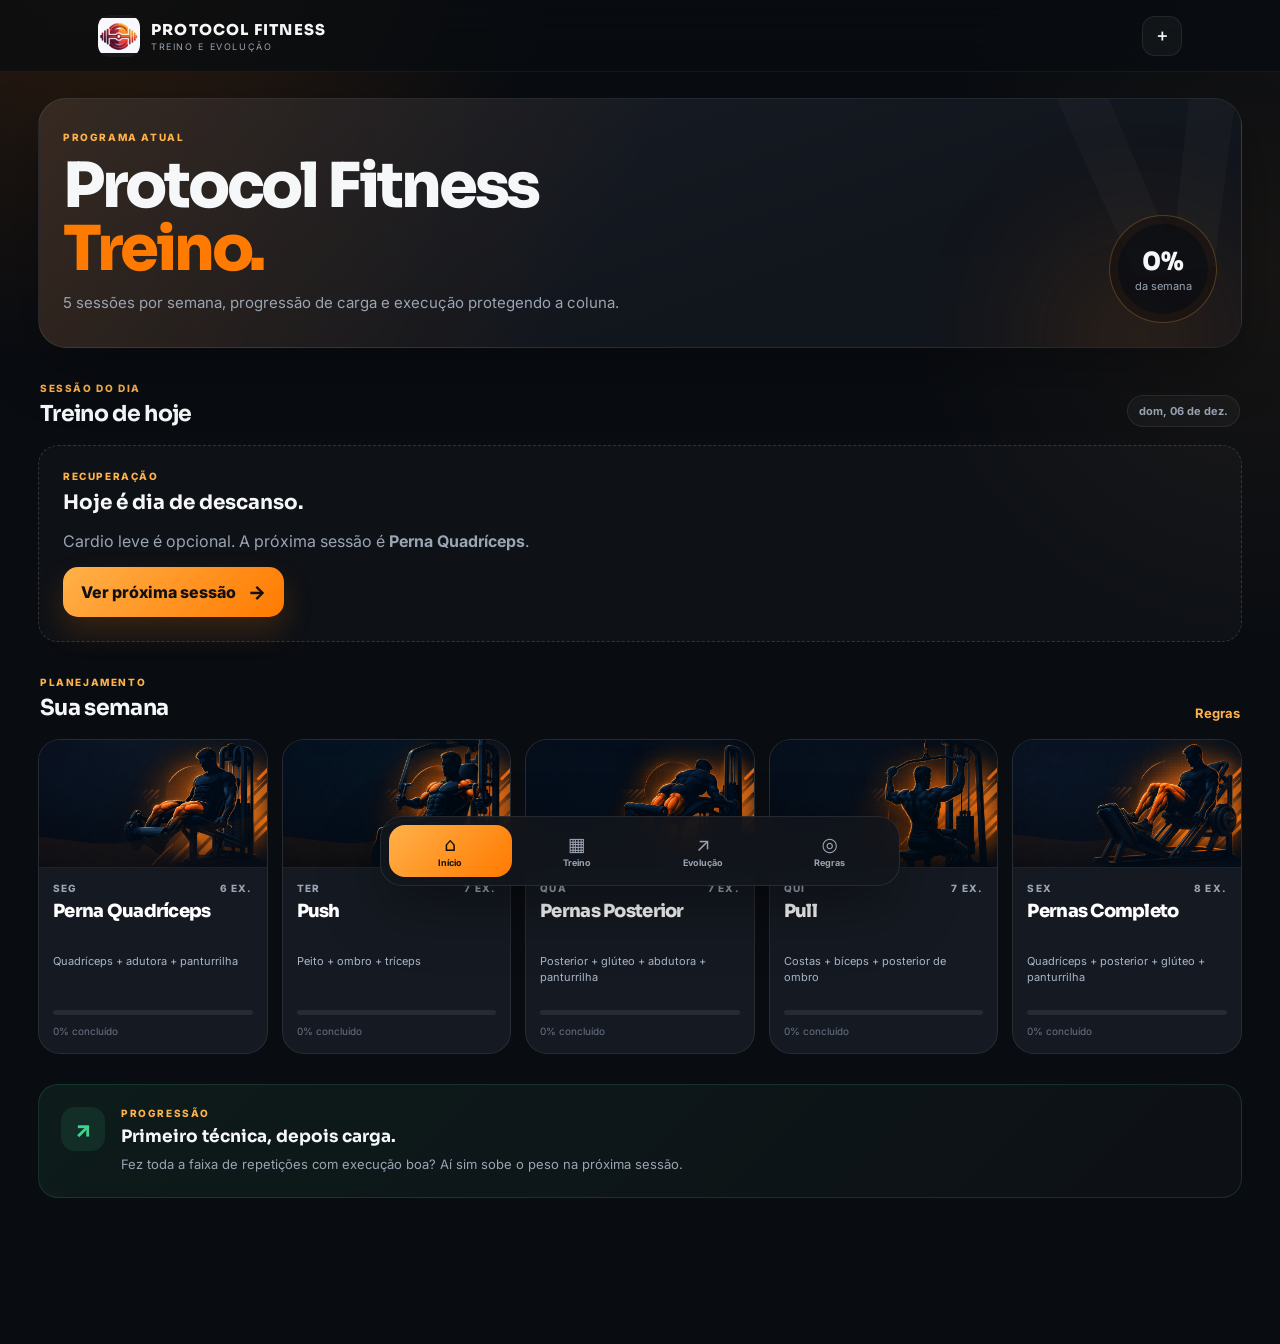
==== index.html @ 065d2c8b "Primeira versão do Protocol Fitness" ====
<!doctype html>
<html lang="pt-BR">
<head>
  <meta charset="utf-8">
  <meta name="viewport" content="width=device-width, initial-scale=1, viewport-fit=cover">
  <meta name="theme-color" content="#0A0D12">
  <meta name="description" content="Treino de ganho de volume com prioridade em pernas.">
  <title>Protocol Fitness</title>
  <link rel="manifest" href="manifest.json">
  <link rel="preconnect" href="https://fonts.googleapis.com">
  <link rel="preconnect" href="https://fonts.gstatic.com" crossorigin>
  <link href="https://fonts.googleapis.com/css2?family=Inter:wght@400;500;600;700;800&family=Sora:wght@600;700;800&display=swap" rel="stylesheet">
  <link rel="stylesheet" href="css/style.css">
</head>
<body>
  <div class="app-shell">
    <header class="topbar">
      
      <a class="brand" href="index.html" aria-label="Página inicial">
        <img class="brand-logo" src="assets/icons/protocol-fitness-logo.png" alt="Protocol Fitness">
        <span><strong>PROTOCOL FITNESS</strong><small>TREINO E EVOLUÇÃO</small></span>
      </a>
      <button class="icon-button" id="installButton" hidden aria-label="Instalar aplicativo">＋</button>
    </header>

    <main class="page home-page">
      <section class="hero">
        <div class="hero-copy">
          <span class="eyebrow">PROGRAMA ATUAL</span>
          <h1>Protocol Fitness <span>Treino.</span></h1>
          <p>5 sessões por semana, progressão de carga e execução protegendo a coluna.</p>
        </div>
        <div class="hero-stat">
          <strong id="weekPercent">0%</strong>
          <span>da semana</span>
        </div>
      </section>

      <section class="section-block" aria-labelledby="todayTitle">
        <div class="section-heading">
          <div>
            <span class="eyebrow">SESSÃO DO DIA</span>
            <h2 id="todayTitle">Treino de hoje</h2>
          </div>
          <span class="date-pill" id="todayDate"></span>
        </div>
        <div id="todayWorkout"></div>
      </section>

      <section class="section-block" aria-labelledby="weekTitle">
        <div class="section-heading">
          <div>
            <span class="eyebrow">PLANEJAMENTO</span>
            <h2 id="weekTitle">Sua semana</h2>
          </div>
          <a class="text-link" href="orientacoes.html">Regras</a>
        </div>
        <div class="week-grid" id="weekGrid"></div>
      </section>

      <section class="insight-card">
        <div class="insight-icon">↗</div>
        <div>
          <span class="eyebrow">PROGRESSÃO</span>
          <h3>Primeiro técnica, depois carga.</h3>
          <p>Fez toda a faixa de repetições com execução boa? Aí sim sobe o peso na próxima sessão.</p>
        </div>
      </section>
    </main>

    <nav class="bottom-nav" aria-label="Navegação principal">
      <a class="nav-item active" href="index.html"><span>⌂</span><small>Início</small></a>
      <a class="nav-item" href="#weekTitle"><span>▦</span><small>Treino</small></a>
      <a class="nav-item" href="progresso.html"><span>↗</span><small>Evolução</small></a>
      <a class="nav-item" href="orientacoes.html"><span>◎</span><small>Regras</small></a>
    </nav>
  </div>

  <script src="js/treino-data.js"></script>
  <script src="js/storage.js"></script>
  <script src="js/app.js"></script>
</body>
</html>
---- css/style.css ----
:root {
  --bg: #090C11;
  --bg-soft: #0F131A;
  --surface: #151A22;
  --surface-2: #1B212B;
  --surface-3: #222A35;
  --line: rgba(255, 255, 255, .08);
  --line-strong: rgba(255, 255, 255, .14);
  --text: #F6F7F9;
  --muted: #9AA4B2;
  --muted-2: #697383;
  --orange: #FF7A00;
  --orange-2: #FFB14A;
  --green: #40D28F;
  --red: #FF5C67;
  --shadow: 0 20px 60px rgba(0, 0, 0, .28);
  --radius-sm: 14px;
  --radius: 20px;
  --radius-lg: 28px;
  --safe-bottom: max(18px, env(safe-area-inset-bottom));
}

* { box-sizing: border-box; }
html { scroll-behavior: smooth; }
body {
  margin: 0;
  color: var(--text);
  background:
    radial-gradient(circle at 8% -6%, rgba(255,122,0,.16), transparent 28rem),
    radial-gradient(circle at 100% 20%, rgba(255,177,74,.06), transparent 24rem),
    var(--bg);
  font-family: Inter, system-ui, -apple-system, BlinkMacSystemFont, "Segoe UI", sans-serif;
  min-height: 100vh;
}
button, input { font: inherit; }
button, a { -webkit-tap-highlight-color: transparent; }
a { color: inherit; text-decoration: none; }
img { display: block; max-width: 100%; }

.app-shell { min-height: 100vh; padding-bottom: calc(88px + var(--safe-bottom)); }
.page { width: min(100%, 1120px); margin: 0 auto; padding: 18px 18px 40px; }

.topbar {
  position: sticky;
  top: 0;
  z-index: 20;
  height: 72px;
  display: flex;
  align-items: center;
  justify-content: space-between;
  padding: 0 max(18px, calc((100vw - 1120px)/2 + 18px));
  background: rgba(9,12,17,.76);
  backdrop-filter: blur(18px);
  border-bottom: 1px solid rgba(255,255,255,.05);
}
.brand { display: inline-flex; align-items: center; gap: 11px; }
.brand-mark {
  width: 38px; height: 38px; display: grid; place-items: center;
  border-radius: 12px; font: 800 18px Sora; color: #111;
  background: linear-gradient(135deg, var(--orange-2), var(--orange));
  box-shadow: 0 10px 30px rgba(255,122,0,.22);
}
.brand strong { display: block; font: 800 15px Sora; letter-spacing: .08em; }
.brand small { display: block; margin-top: 2px; color: var(--muted); font-size: 9px; letter-spacing: .18em; }
.page-brand { font: 800 13px Sora; letter-spacing: .14em; }
.icon-button, .back-button {
  width: 40px; height: 40px; border: 1px solid var(--line);
  border-radius: 13px; background: rgba(255,255,255,.04); color: var(--text);
  display: grid; place-items: center; cursor: pointer; font-weight: 800;
}
.back-button { font-size: 30px; line-height: 1; padding-bottom: 4px; }
.icon-button.ghost { opacity: .55; cursor: default; }

.hero {
  position: relative;
  overflow: hidden;
  min-height: 248px;
  margin-top: 8px;
  padding: 32px 24px;
  border: 1px solid var(--line);
  border-radius: var(--radius-lg);
  background:
    linear-gradient(115deg, rgba(255,122,0,.13), transparent 48%),
    linear-gradient(160deg, #191E27, #11151C 68%);
  box-shadow: var(--shadow);
}
.hero::before {
  content: "V";
  position: absolute; right: -18px; top: -44px;
  font: 800 260px/1 Sora; color: rgba(255,255,255,.025);
  transform: rotate(-8deg);
}
.hero::after {
  content: "";
  position: absolute; width: 160px; height: 160px; right: 22px; bottom: -70px;
  border-radius: 50%; background: var(--orange); filter: blur(80px); opacity: .22;
}
.hero-copy { position: relative; z-index: 1; max-width: 620px; }
.eyebrow {
  display: block;
  color: var(--orange-2);
  font-size: 10px;
  font-weight: 800;
  letter-spacing: .16em;
}
.hero h1, .progress-hero h1, .rules-hero h1 {
  margin: 12px 0 10px;
  font: 800 clamp(34px, 7vw, 62px)/1.02 Sora;
  letter-spacing: -.05em;
}
.hero h1 span, .progress-hero h1 span { color: var(--orange); }
.hero p, .progress-hero p, .rules-hero p {
  margin: 0; max-width: 600px; color: var(--muted);
  font-size: 15px; line-height: 1.6;
}
.hero-stat {
  position: absolute; z-index: 2; right: 24px; bottom: 24px;
  width: 108px; height: 108px; border-radius: 50%;
  display: grid; place-content: center; text-align: center;
  background: rgba(9,12,17,.72);
  border: 1px solid rgba(255,177,74,.28);
  box-shadow: inset 0 0 0 8px rgba(255,122,0,.05);
}
.hero-stat strong { font: 800 25px Sora; }
.hero-stat span { margin-top: 2px; color: var(--muted); font-size: 11px; }

.section-block { margin-top: 30px; }
.section-heading {
  display: flex; justify-content: space-between; align-items: end;
  gap: 18px; margin-bottom: 14px; padding: 0 2px;
}
.section-heading h2 { margin: 6px 0 0; font: 700 22px Sora; letter-spacing: -.03em; }
.date-pill {
  padding: 8px 11px; border-radius: 999px; border: 1px solid var(--line);
  background: rgba(255,255,255,.035); color: var(--muted); font-size: 11px; font-weight: 700;
}
.text-link { color: var(--orange-2); font-size: 13px; font-weight: 700; }

.today-card {
  position: relative; min-height: 290px; overflow: hidden; border-radius: var(--radius-lg);
  border: 1px solid var(--line); background: var(--surface); box-shadow: var(--shadow);
}
.today-card .cover-image { position: absolute; inset: 0; width: 100%; height: 100%; object-fit: cover; }
.today-card::after {
  content: ""; position: absolute; inset: 0;
  background: linear-gradient(90deg, rgba(8,11,16,.98) 0%, rgba(8,11,16,.82) 48%, rgba(8,11,16,.1) 100%);
}
.today-content { position: relative; z-index: 2; max-width: 66%; padding: 28px; }
.today-content h3 { margin: 9px 0 8px; font: 800 clamp(27px, 6vw, 42px)/1.05 Sora; letter-spacing: -.05em; }
.today-content p { margin: 0 0 18px; color: #C3CAD4; line-height: 1.5; }
.meta-row { display: flex; flex-wrap: wrap; gap: 8px; margin-bottom: 22px; }
.meta-chip {
  padding: 8px 10px; border-radius: 999px; background: rgba(255,255,255,.07);
  border: 1px solid rgba(255,255,255,.07); color: #D8DDE5; font-size: 11px; font-weight: 700;
}
.primary-button, .secondary-button, .finish-button {
  border: 0; border-radius: 15px; cursor: pointer; font-weight: 800;
}
.primary-button {
  display: inline-flex; align-items: center; justify-content: center; gap: 12px;
  min-height: 50px; padding: 0 18px; background: linear-gradient(135deg, var(--orange-2), var(--orange));
  color: #111; box-shadow: 0 14px 30px rgba(255,122,0,.18);
}
.primary-button span { font-size: 19px; }
.primary-button.compact { min-height: 46px; }
.secondary-button {
  min-height: 46px; padding: 0 14px; color: var(--text);
  border: 1px solid var(--line); background: rgba(255,255,255,.05);
}
.text-button { border: 0; background: transparent; color: var(--muted); cursor: pointer; font-weight: 700; }

.rest-card {
  padding: 24px; border: 1px dashed var(--line-strong); border-radius: var(--radius);
  background: rgba(255,255,255,.025); color: var(--muted);
}
.rest-card h3 { color: var(--text); margin: 8px 0; font: 700 20px Sora; }

.week-grid { display: grid; grid-template-columns: repeat(5, minmax(0,1fr)); gap: 12px; }
.week-card {
  position: relative; min-height: 240px; overflow: hidden;
  border: 1px solid var(--line); border-radius: var(--radius);
  background: var(--surface); transition: transform .2s ease, border-color .2s ease;
}
.week-card:hover { transform: translateY(-3px); border-color: rgba(255,177,74,.28); }
.week-card img { width: 100%; height: 120px; object-fit: cover; border-bottom: 1px solid var(--line); }
.week-card-body { padding: 15px; }
.week-card-day { display: flex; justify-content: space-between; color: var(--muted); font-size: 10px; font-weight: 800; letter-spacing: .12em; }
.week-card h3 { margin: 10px 0 7px; font: 700 16px/1.15 Sora; letter-spacing: -.03em; }
.week-card p { margin: 0; color: var(--muted); font-size: 11px; line-height: 1.45; min-height: 32px; }
.mini-progress { height: 5px; margin-top: 14px; border-radius: 99px; overflow: hidden; background: rgba(255,255,255,.07); }
.mini-progress span { display: block; height: 100%; border-radius: inherit; background: linear-gradient(90deg, var(--orange), var(--orange-2)); }
.week-card-status { margin-top: 8px; color: var(--muted-2); font-size: 10px; }
.week-card-status.done { color: var(--green); }

.insight-card {
  margin-top: 30px; display: grid; grid-template-columns: auto 1fr; gap: 16px;
  padding: 22px; border-radius: var(--radius); border: 1px solid rgba(64,210,143,.16);
  background: linear-gradient(135deg, rgba(64,210,143,.08), rgba(255,255,255,.02));
}
.insight-icon {
  width: 44px; height: 44px; display: grid; place-items: center; border-radius: 14px;
  background: rgba(64,210,143,.1); color: var(--green); font-size: 22px; font-weight: 800;
}
.insight-card h3 { margin: 7px 0 7px; font: 700 17px Sora; }
.insight-card p { margin: 0; color: var(--muted); font-size: 13px; line-height: 1.55; }

.bottom-nav {
  position: fixed; z-index: 30; left: 50%; bottom: 14px;
  width: min(calc(100% - 24px), 520px); transform: translateX(-50%);
  display: grid; grid-template-columns: repeat(4,1fr); gap: 4px;
  padding: 8px; padding-bottom: max(8px, env(safe-area-inset-bottom));
  border: 1px solid rgba(255,255,255,.09); border-radius: 22px;
  background: rgba(18,22,29,.86); backdrop-filter: blur(18px); box-shadow: 0 22px 60px rgba(0,0,0,.36);
}
.nav-item {
  min-height: 52px; border-radius: 16px; display: grid; place-content: center; justify-items: center;
  gap: 3px; color: var(--muted); transition: .2s ease;
}
.nav-item span { font-size: 19px; line-height: 1; }
.nav-item small { font-size: 9px; font-weight: 700; }
.nav-item.active { color: #111; background: linear-gradient(135deg, var(--orange-2), var(--orange)); }

/* Workout */
.workout-cover {
  position: relative; min-height: 280px; overflow: hidden; border: 1px solid var(--line);
  border-radius: var(--radius-lg); background: var(--surface); box-shadow: var(--shadow);
}
.workout-cover img { position: absolute; inset: 0; width: 100%; height: 100%; object-fit: cover; }
.workout-cover::after { content: ""; position: absolute; inset: 0; background: linear-gradient(0deg, rgba(9,12,17,.98), rgba(9,12,17,.12)); }
.workout-cover-copy { position: absolute; z-index: 2; left: 24px; right: 24px; bottom: 24px; }
.workout-cover h1 { margin: 8px 0 8px; font: 800 clamp(30px,6vw,52px)/1.04 Sora; letter-spacing: -.05em; }
.workout-cover p { margin: 0; color: #CED4DD; }
.workout-progress-card {
  margin-top: 14px; padding: 18px; border: 1px solid var(--line); border-radius: var(--radius);
  background: var(--surface);
}
.progress-copy { display: flex; justify-content: space-between; align-items: center; margin-bottom: 12px; }
.progress-copy div { display: flex; gap: 7px; align-items: baseline; }
.progress-copy span { color: var(--muted); font-size: 12px; }
.progress-track { height: 8px; overflow: hidden; border-radius: 99px; background: rgba(255,255,255,.07); }
.progress-track span { display: block; width: 0; height: 100%; border-radius: inherit; background: linear-gradient(90deg,var(--orange),var(--orange-2)); transition: width .25s ease; }
.exercise-list { display: grid; gap: 14px; margin-top: 20px; }
.exercise-card {
  border: 1px solid var(--line); border-radius: var(--radius); overflow: hidden;
  background: linear-gradient(160deg, rgba(255,255,255,.035), rgba(255,255,255,.015));
}
.exercise-card-head { display: grid; grid-template-columns: 52px 1fr auto; gap: 13px; align-items: center; padding: 18px; }
.exercise-index {
  width: 52px; height: 52px; display: grid; place-items: center; border-radius: 16px;
  background: linear-gradient(135deg, rgba(255,177,74,.14), rgba(255,122,0,.06));
  color: var(--orange-2); border: 1px solid rgba(255,177,74,.16); font: 800 14px Sora;
}
.exercise-title h2 { margin: 0 0 5px; font: 700 17px/1.2 Sora; letter-spacing: -.03em; }
.exercise-title p { margin: 0; color: var(--muted); font-size: 11px; }
.exercise-badge { padding: 7px 9px; border-radius: 999px; background: rgba(255,255,255,.05); color: var(--muted); font-size: 10px; font-weight: 800; }
.exercise-note { margin: 0 18px 16px; padding: 12px 14px; border-left: 3px solid var(--orange); border-radius: 0 10px 10px 0; background: rgba(255,122,0,.06); color: #C9D0D9; font-size: 12px; line-height: 1.5; }
.set-table { border-top: 1px solid var(--line); }
.set-row {
  display: grid; grid-template-columns: 42px minmax(76px,1fr) minmax(76px,1fr) 48px;
  gap: 9px; align-items: center; padding: 11px 18px; border-bottom: 1px solid rgba(255,255,255,.05);
}
.set-row:last-child { border-bottom: 0; }
.set-number { color: var(--muted); font-size: 11px; font-weight: 800; }
.input-wrap { position: relative; }
.input-wrap input {
  width: 100%; height: 42px; padding: 0 30px 0 11px; color: var(--text);
  border: 1px solid var(--line); border-radius: 12px; outline: none; background: rgba(255,255,255,.035);
}
.input-wrap input:focus { border-color: rgba(255,122,0,.55); box-shadow: 0 0 0 3px rgba(255,122,0,.08); }
.input-wrap span { position: absolute; right: 9px; top: 50%; transform: translateY(-50%); color: var(--muted-2); font-size: 9px; }
.set-check {
  width: 42px; height: 42px; border-radius: 13px; border: 1px solid var(--line);
  background: rgba(255,255,255,.035); color: var(--muted); cursor: pointer; font-weight: 800;
}
.set-check.done { color: #07130D; background: var(--green); border-color: transparent; }
.finish-button {
  width: 100%; min-height: 56px; margin-top: 20px; padding: 0 20px;
  display: flex; align-items: center; justify-content: space-between;
  color: #111; background: linear-gradient(135deg,var(--orange-2),var(--orange));
  box-shadow: 0 16px 36px rgba(255,122,0,.18);
}
.timer-sheet {
  position: fixed; z-index: 50; inset: 0; display: none; align-items: end; justify-content: center;
  background: rgba(0,0,0,.56); backdrop-filter: blur(8px);
}
.timer-sheet.open { display: flex; }
.timer-panel {
  width: min(100%, 520px); padding: 12px 22px calc(24px + env(safe-area-inset-bottom));
  text-align: center; border-radius: 28px 28px 0 0; border: 1px solid var(--line);
  background: #151A22; box-shadow: 0 -20px 70px rgba(0,0,0,.4);
}
.timer-grip { width: 44px; height: 4px; margin: 0 auto 22px; border-radius: 99px; background: rgba(255,255,255,.15); }
.timer-value { display: block; margin: 8px 0; font: 800 58px Sora; letter-spacing: -.06em; }
.timer-panel p { margin: 0 0 20px; color: var(--muted); }
.timer-actions { display: grid; grid-template-columns: 1fr 1.3fr 1fr; gap: 10px; margin-bottom: 12px; }

/* Progress */
.progress-hero, .rules-hero { padding: 24px 2px 8px; }
.metric-grid { display: grid; grid-template-columns: repeat(3,1fr); gap: 12px; margin-top: 22px; }
.metric-card {
  min-height: 130px; padding: 18px; border-radius: var(--radius);
  border: 1px solid var(--line); background: var(--surface);
}
.metric-card span { color: var(--muted); font-size: 11px; font-weight: 700; }
.metric-card strong { display: block; margin: 12px 0 5px; font: 800 31px Sora; }
.metric-card small { color: var(--muted-2); }
.chart-card { padding: 20px; border: 1px solid var(--line); border-radius: var(--radius); background: var(--surface); }
.chart-row { display: grid; grid-template-columns: 84px 1fr 40px; gap: 12px; align-items: center; margin: 14px 0; }
.chart-row span { color: var(--muted); font-size: 11px; font-weight: 700; }
.chart-bar { height: 10px; border-radius: 99px; overflow: hidden; background: rgba(255,255,255,.06); }
.chart-bar i { display: block; height: 100%; border-radius: inherit; background: linear-gradient(90deg,var(--orange),var(--orange-2)); }
.chart-row strong { text-align: right; font-size: 11px; }
.history-list { display: grid; gap: 10px; }
.history-item {
  display: flex; justify-content: space-between; gap: 16px; align-items: center;
  padding: 16px; border: 1px solid var(--line); border-radius: 16px; background: rgba(255,255,255,.025);
}
.history-item h3 { margin: 0 0 5px; font: 700 14px Sora; }
.history-item p { margin: 0; color: var(--muted); font-size: 11px; }
.history-item strong { color: var(--green); font-size: 12px; }
.empty-state { padding: 24px; text-align: center; border: 1px dashed var(--line); border-radius: var(--radius); color: var(--muted); }

/* Rules */
.rule-card {
  display: grid; grid-template-columns: auto 1fr; gap: 18px; margin-top: 20px; padding: 22px;
  border: 1px solid rgba(255,122,0,.18); border-radius: var(--radius);
  background: linear-gradient(135deg, rgba(255,122,0,.07), rgba(255,255,255,.02));
}
.rule-card.warning { border-color: rgba(255,92,103,.18); background: linear-gradient(135deg, rgba(255,92,103,.07), rgba(255,255,255,.02)); }
.rule-card-icon {
  width: 46px; height: 46px; display: grid; place-items: center; border-radius: 15px;
  color: var(--orange-2); background: rgba(255,122,0,.1); font: 800 12px Sora;
}
.rule-card.warning .rule-card-icon { color: var(--red); background: rgba(255,92,103,.1); }
.rule-card h2 { margin: 7px 0 10px; font: 700 20px Sora; }
.rule-card ul { margin: 0; padding-left: 18px; color: var(--muted); line-height: 1.62; font-size: 13px; }
.rule-card li + li { margin-top: 8px; }
.cycle-list { display: grid; gap: 10px; }
.cycle-item {
  display: grid; grid-template-columns: 48px 1fr; gap: 14px; align-items: start;
  padding: 18px; border: 1px solid var(--line); border-radius: 16px; background: rgba(255,255,255,.025);
}
.cycle-item > span { color: var(--orange-2); font: 800 13px Sora; }
.cycle-item strong { font: 700 14px Sora; }
.cycle-item p { margin: 6px 0 0; color: var(--muted); font-size: 12px; line-height: 1.5; }
.medical-note {
  margin-top: 18px; padding: 16px; border-radius: 14px; border: 1px solid var(--line);
  color: var(--muted-2); font-size: 11px; line-height: 1.5;
}

@media (max-width: 900px) {
  .week-grid { grid-template-columns: repeat(2, minmax(0,1fr)); }
  .week-card:last-child { grid-column: 1 / -1; }
}
@media (max-width: 620px) {
  .page { padding-inline: 14px; }
  .topbar { padding-inline: 14px; }
  .hero { min-height: 315px; padding: 25px 20px; }
  .hero-copy { max-width: 100%; }
  .hero-stat { width: 92px; height: 92px; right: 18px; bottom: 18px; }
  .today-card { min-height: 360px; }
  .today-card::after { background: linear-gradient(0deg, rgba(8,11,16,.98) 0%, rgba(8,11,16,.82) 58%, rgba(8,11,16,.1) 100%); }
  .today-content { position: absolute; left: 0; right: 0; bottom: 0; max-width: none; padding: 22px; }
  .today-content h3 { font-size: 31px; }
  .week-grid { grid-template-columns: 1fr 1fr; gap: 10px; }
  .week-card { min-height: 230px; }
  .week-card img { height: 110px; }
  .week-card:last-child { grid-column: 1 / -1; }
  .metric-grid { grid-template-columns: 1fr; }
  .metric-card { min-height: 112px; }
  .exercise-card-head { grid-template-columns: 46px 1fr; }
  .exercise-index { width: 46px; height: 46px; }
  .exercise-badge { grid-column: 2; justify-self: start; margin-top: -7px; }
  .set-row { grid-template-columns: 34px minmax(68px,1fr) minmax(68px,1fr) 42px; padding-inline: 12px; gap: 7px; }
  .input-wrap input { padding-left: 8px; padding-right: 26px; }
  .rule-card { grid-template-columns: 1fr; }
  .chart-row { grid-template-columns: 68px 1fr 34px; gap: 8px; }
}
/* --- Ajustes v2 --- */
.brand-compact { gap: 10px; }
.brand-compact .brand-mark { width: 34px; height: 34px; font-size: 13px; }
.brand-compact strong { font-size: 13px; }
.brand-compact small { font-size: 8px; }

.week-card {
  min-height: 250px;
}
.week-card img {
  height: 128px;
  object-fit: cover;
}
.week-card-body {
  padding: 14px;
}
.week-card h3.week-title {
  margin: 10px 0 7px;
  font: 800 20px/1.04 Sora;
  letter-spacing: -.045em;
  color: #fff;
  min-height: 42px;
  word-break: break-word;
}
.week-card p {
  font-size: 11px;
  line-height: 1.4;
  min-height: 34px;
}

.compact-progress {
  margin-top: 16px;
}

.simple-exercise-list {
  display: grid;
  gap: 16px;
  margin-top: 18px;
}
.simple-exercise-card {
  padding: 22px 18px;
  border-radius: 24px;
  border: 1px solid rgba(255,255,255,.08);
  background: linear-gradient(180deg, rgba(14,24,37,.98), rgba(12,19,29,.98));
  box-shadow: 0 10px 35px rgba(0,0,0,.18);
}
.simple-exercise-card.done {
  border-color: rgba(64,210,143,.26);
  box-shadow: 0 12px 35px rgba(64,210,143,.08);
}
.simple-ex-top {
  display: flex;
  gap: 14px;
  align-items: center;
  justify-content: space-between;
}
.simple-ex-top h2 {
  margin: 0 0 8px;
  font: 800 18px/1.15 Sora;
  letter-spacing: -.03em;
}
.simple-ex-top p {
  margin: 0;
  color: #B7C0CB;
  font-size: 15px;
}
.simple-ex-bottom {
  margin-top: 18px;
  display: flex;
  align-items: center;
  gap: 14px;
}
.simple-weight-wrap {
  flex: 1;
}
.simple-weight-wrap input {
  width: 100%;
  height: 54px;
  border-radius: 16px;
  border: 1px solid rgba(255,255,255,.08);
  background: rgba(6,14,23,.85);
  color: var(--text);
  outline: none;
  padding: 0 16px;
  font-size: 16px;
}
.simple-weight-wrap input::placeholder {
  color: #6D7A8A;
}
.simple-weight-wrap input:focus {
  border-color: rgba(255,122,0,.6);
  box-shadow: 0 0 0 3px rgba(255,122,0,.08);
}
.exercise-check {
  width: 42px;
  min-width: 42px;
  height: 42px;
  border-radius: 12px;
  border: 1px solid rgba(255,255,255,.14);
  background: rgba(255,255,255,.06);
  color: #0B1310;
  font-size: 24px;
  font-weight: 800;
  cursor: pointer;
}
.exercise-check.done {
  background: var(--green);
  border-color: transparent;
}
.finish-button {
  margin-top: 18px;
}

@media (max-width: 620px) {
  .week-card {
    min-height: 244px;
  }
  .week-card h3.week-title {
    font-size: 18px;
    min-height: 38px;
  }
  .week-card p {
    min-height: 30px;
  }
  .simple-exercise-card {
    padding: 18px 16px;
    border-radius: 20px;
  }
  .simple-ex-top h2 {
    font-size: 17px;
  }
  .simple-ex-top p {
    font-size: 14px;
  }
  .simple-weight-wrap input {
    height: 52px;
    font-size: 15px;
  }
}


/* Protocol Fitness logo */
.brand-logo {
  width: 42px;
  height: 42px;
  object-fit: contain;
  display: block;
  border-radius: 12px;
  background: rgba(255,255,255,.04);
}
.brand-compact .brand-logo {
  width: 36px;
  height: 36px;
}
.brand-mark { display: none; }
@media (max-width: 620px) {
  .brand-logo { width: 38px; height: 38px; }
  .brand strong { font-size: 13px; }
  .brand small { font-size: 8px; }
}


/* Cover image updates and text positioning */
.week-card {
  overflow: hidden;
}
.week-card img {
  height: 132px;
  object-fit: cover;
  object-position: 62% center;
}
.today-card .cover-image {
  object-position: 62% center;
}
.today-content {
  padding: 28px 30px;
}
.today-content h3 {
  max-width: 74%;
}
.hero-copy, .today-content, .workout-cover-copy {
  position: relative;
  z-index: 2;
}
.workout-cover-copy {
  left: 0;
  right: 0;
  padding-right: 30px;
}
@media (max-width: 620px) {
  .week-card img {
    height: 126px;
    object-position: 64% center;
  }
  .today-content {
    padding: 22px 24px;
  }
  .today-content h3 {
    max-width: 82%;
  }
}


/* Weekly planning section v3 */
.page {
  width: min(100%, 1240px);
}
.section-block {
  margin-top: 34px;
}
.section-heading {
  margin-bottom: 18px;
}
.week-grid {
  display: grid;
  grid-template-columns: repeat(5, minmax(0, 1fr));
  gap: 14px;
  align-items: stretch;
}
.week-card {
  min-height: 300px;
  border-radius: 22px;
  overflow: hidden;
}
.week-card img {
  width: 100%;
  height: 128px;
  object-fit: cover;
  object-position: center right;
  display: block;
  background: #0b1017;
}
.week-card-body {
  padding: 14px 14px 16px;
}
.week-card-day {
  margin-bottom: 8px;
}
.week-card h3.week-title {
  margin: 0 0 12px;
  font: 800 18px/1.08 Sora;
  letter-spacing: -.04em;
  min-height: 40px;
}
.week-card p {
  margin: 0 0 14px;
  min-height: 42px;
  color: #a9b6c8;
}
.mini-progress {
  margin-top: 4px;
}
.week-card-status {
  margin-top: 10px;
}
.today-card {
  overflow: hidden;
}
.today-card .cover-image {
  object-position: center right;
}
.today-content {
  padding: 28px 28px 26px;
}
.today-content h3 {
  max-width: 78%;
}

@media (max-width: 1100px) {
  .week-grid {
    grid-template-columns: repeat(3, minmax(0,1fr));
  }
}
@media (max-width: 820px) {
  .week-grid {
    grid-template-columns: repeat(2, minmax(0,1fr));
  }
}
@media (max-width: 620px) {
  .page {
    width: 100%;
  }
  .week-grid {
    grid-template-columns: 1fr 1fr;
    gap: 10px;
  }
  .week-card {
    min-height: 278px;
    border-radius: 18px;
  }
  .week-card img {
    height: 110px;
  }
  .week-card h3.week-title {
    font-size: 16px;
    min-height: 34px;
  }
  .week-card p {
    min-height: 38px;
    font-size: 12px;
  }
}
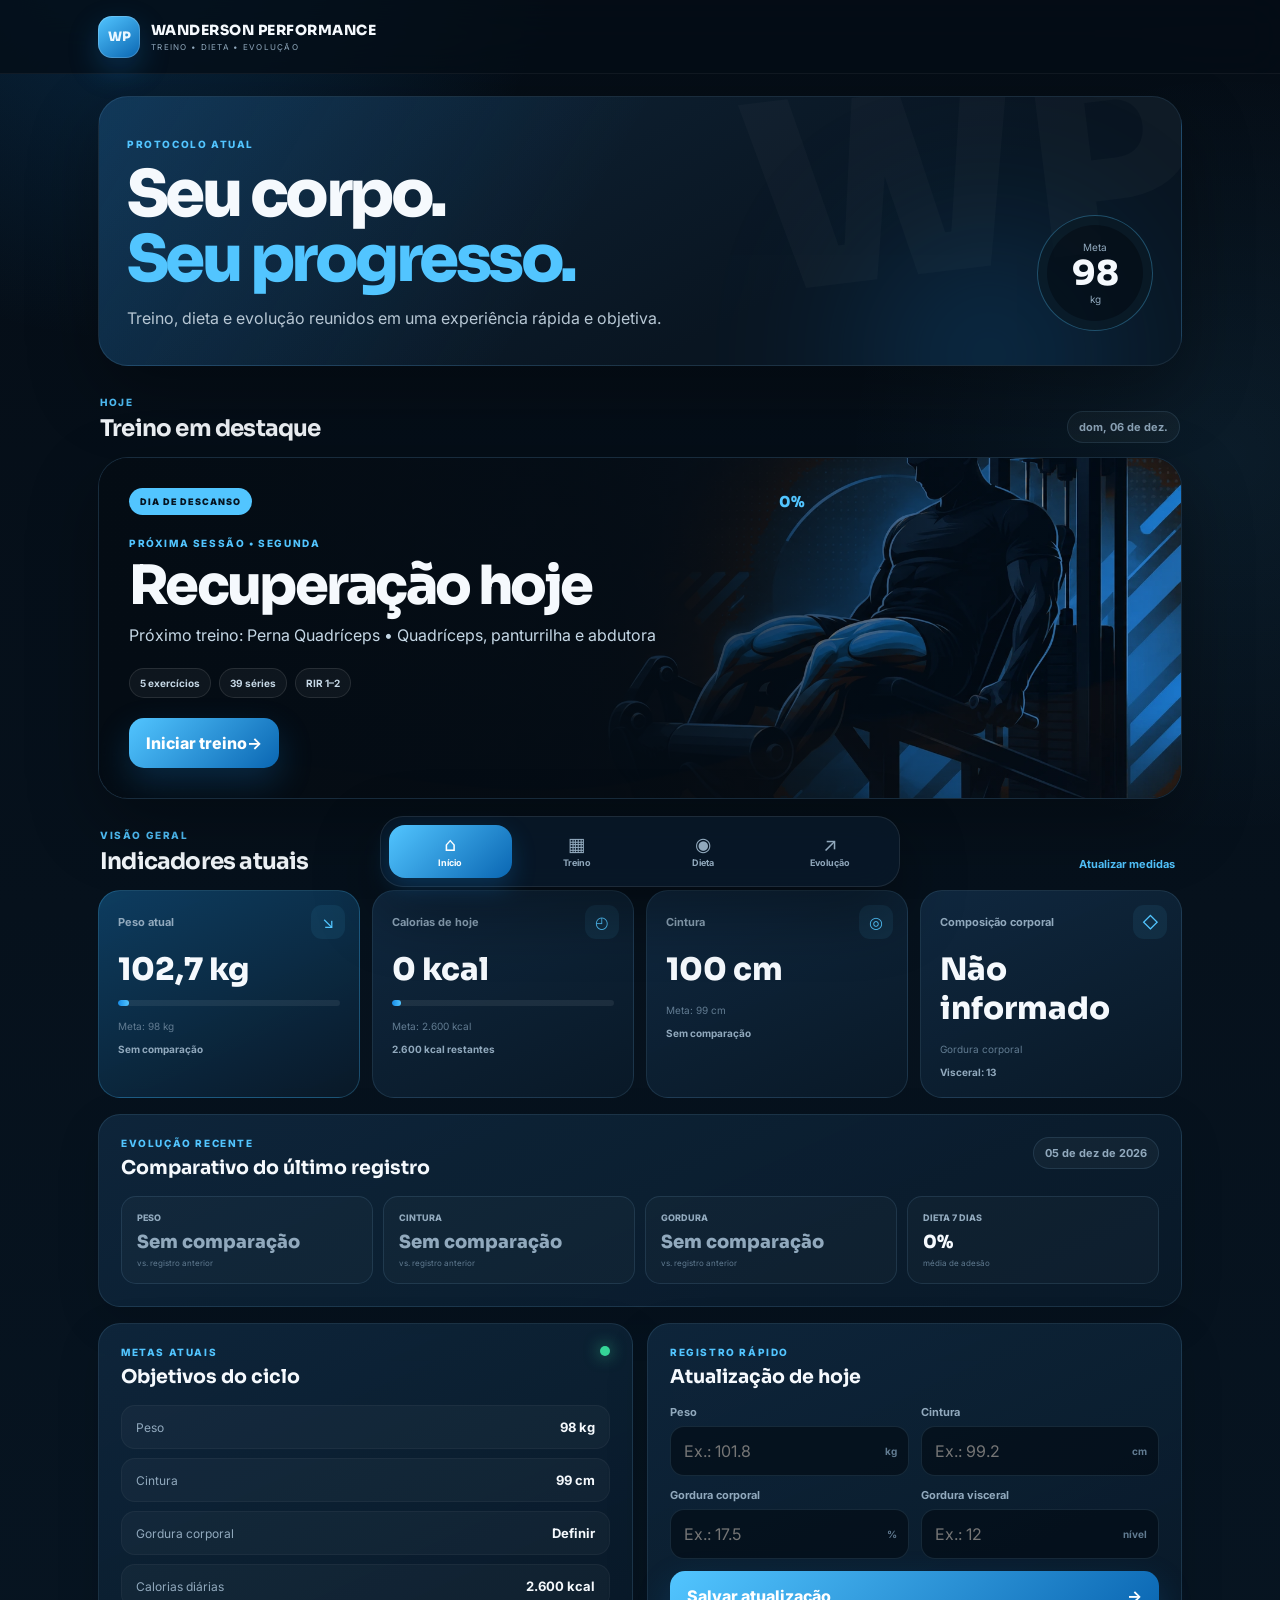
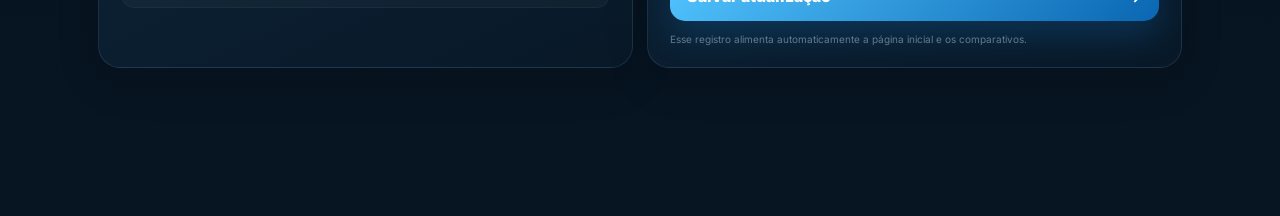
==== commit cad3499d: "Add files via upload" ====
--- a/index.html
+++ b/index.html
@@ -3,81 +3,229 @@
 <head>
   <meta charset="utf-8">
   <meta name="viewport" content="width=device-width, initial-scale=1, viewport-fit=cover">
-  <meta name="theme-color" content="#0A0D12">
-  <meta name="description" content="Treino de ganho de volume com prioridade em pernas.">
-  <title>Protocol Fitness</title>
-  <link rel="manifest" href="manifest.json">
+  <meta name="theme-color" content="#071522">
+  <meta name="description" content="Wanderson Performance: treino, dieta e evolução.">
+  <title>Wanderson Performance</title>
+  <link rel="manifest" href="manifest.json?v=20260716-4">
+  <link rel="icon" href="assets/icons/icon-192.png">
   <link rel="preconnect" href="https://fonts.googleapis.com">
   <link rel="preconnect" href="https://fonts.gstatic.com" crossorigin>
   <link href="https://fonts.googleapis.com/css2?family=Inter:wght@400;500;600;700;800&family=Sora:wght@600;700;800&display=swap" rel="stylesheet">
-  <link rel="stylesheet" href="css/style.css">
+  <link rel="stylesheet" href="css/style.css?v=20260716-4">
 </head>
 <body>
   <div class="app-shell">
     <header class="topbar">
-      
-      <a class="brand" href="index.html" aria-label="Página inicial">
-        <img class="brand-logo" src="assets/icons/protocol-fitness-logo.png" alt="Protocol Fitness">
-        <span><strong>PROTOCOL FITNESS</strong><small>TREINO E EVOLUÇÃO</small></span>
+      <a class="brand" href="#dashboard" data-tab-target="dashboard" aria-label="Início">
+        <span class="brand-symbol">WP</span>
+        <span class="brand-copy"><strong>WANDERSON PERFORMANCE</strong><small>TREINO • DIETA • EVOLUÇÃO</small></span>
       </a>
-      <button class="icon-button" id="installButton" hidden aria-label="Instalar aplicativo">＋</button>
+      <button class="install-btn" id="installButton" hidden aria-label="Instalar aplicativo">Instalar</button>
     </header>
 
-    <main class="page home-page">
-      <section class="hero">
-        <div class="hero-copy">
-          <span class="eyebrow">PROGRAMA ATUAL</span>
-          <h1>Protocol Fitness <span>Treino.</span></h1>
-          <p>5 sessões por semana, progressão de carga e execução protegendo a coluna.</p>
-        </div>
-        <div class="hero-stat">
-          <strong id="weekPercent">0%</strong>
-          <span>da semana</span>
-        </div>
-      </section>
-
-      <section class="section-block" aria-labelledby="todayTitle">
+    <main class="page">
+      <section id="dashboard" class="tab-panel active" aria-labelledby="dashboard-title">
+        <article class="hero-panel">
+          <div class="hero-copy">
+            <span class="eyebrow">PROTOCOLO ATUAL</span>
+            <h1 id="dashboard-title">Seu corpo.<br><span>Seu progresso.</span></h1>
+            <p>Treino, dieta e evolução reunidos em uma experiência rápida e objetiva.</p>
+          </div>
+          <div class="hero-score"><span>Meta</span><strong id="heroTargetWeight">98</strong><small>kg</small></div>
+        </article>
+
         <div class="section-heading">
-          <div>
-            <span class="eyebrow">SESSÃO DO DIA</span>
-            <h2 id="todayTitle">Treino de hoje</h2>
+          <div><span class="eyebrow">HOJE</span><h2>Treino em destaque</h2></div>
+          <span class="date-chip" id="todayLabel"></span>
+        </div>
+        <article class="today-workout" id="todayWorkoutCard">
+          <img id="todayWorkoutImage" alt="">
+          <div class="today-workout-overlay"></div>
+          <div class="today-workout-copy">
+            <div class="today-workout-top"><span class="today-badge" id="todayWorkoutBadge">TREINO DO DIA</span><span id="todayWorkoutProgress">0%</span></div>
+            <span class="eyebrow" id="todayWorkoutDay"></span>
+            <h2 id="todayWorkoutName"></h2>
+            <p id="todayWorkoutFocus"></p>
+            <div class="today-meta" id="todayWorkoutMeta"></div>
+            <button class="primary-button today-start" id="todayWorkoutStart" data-tab-target="treino">Iniciar treino <b>→</b></button>
           </div>
-          <span class="date-pill" id="todayDate"></span>
-        </div>
-        <div id="todayWorkout"></div>
-      </section>
-
-      <section class="section-block" aria-labelledby="weekTitle">
+        </article>
+
         <div class="section-heading">
-          <div>
-            <span class="eyebrow">PLANEJAMENTO</span>
-            <h2 id="weekTitle">Sua semana</h2>
+          <div><span class="eyebrow">VISÃO GERAL</span><h2>Indicadores atuais</h2></div>
+          <button class="text-button" data-tab-target="progresso">Atualizar medidas</button>
+        </div>
+
+        <div class="metric-grid dashboard-metrics">
+          <article class="metric-card primary">
+            <div class="metric-icon">↘</div><span>Peso atual</span><strong id="pesoAtual">102,7 kg</strong>
+            <div class="metric-progress"><i id="pesoProgress"></i></div><small id="pesoMetaLabel">Meta: 98 kg</small><em id="pesoTrend">Sem comparação</em>
+          </article>
+          <article class="metric-card calorie-metric">
+            <div class="metric-icon">◴</div><span>Calorias de hoje</span><strong id="calorieCurrent">0 kcal</strong>
+            <div class="metric-progress"><i id="calorieProgress"></i></div><small id="calorieMetaLabel">Meta: configurar</small><em id="calorieRemaining">Aguardando refeições</em>
+          </article>
+          <article class="metric-card">
+            <div class="metric-icon">◎</div><span>Cintura</span><strong id="cinturaAtual">100 cm</strong>
+            <small id="cinturaMetaLabel">Meta: abaixo de 100 cm</small><em id="cinturaTrend">Sem comparação</em>
+          </article>
+          <article class="metric-card">
+            <div class="metric-icon">◇</div><span>Composição corporal</span><strong id="bodyFatCurrent">Não informado</strong>
+            <small>Gordura corporal</small><em id="visceralCurrent">Visceral: 13</em>
+          </article>
+        </div>
+
+        <article class="panel-card evolution-highlight">
+          <div class="card-heading"><div><span class="eyebrow">EVOLUÇÃO RECENTE</span><h3>Comparativo do último registro</h3></div><span id="lastMeasurementDate" class="date-chip">Sem registro</span></div>
+          <div class="evolution-mini-grid">
+            <div><span>Peso</span><strong id="homeWeightDelta">—</strong><small>vs. registro anterior</small></div>
+            <div><span>Cintura</span><strong id="homeWaistDelta">—</strong><small>vs. registro anterior</small></div>
+            <div><span>Gordura</span><strong id="homeFatDelta">—</strong><small>vs. registro anterior</small></div>
+            <div><span>Dieta 7 dias</span><strong id="homeDietAdherence">0%</strong><small>média de adesão</small></div>
           </div>
-          <a class="text-link" href="orientacoes.html">Regras</a>
-        </div>
-        <div class="week-grid" id="weekGrid"></div>
-      </section>
-
-      <section class="insight-card">
-        <div class="insight-icon">↗</div>
-        <div>
-          <span class="eyebrow">PROGRESSÃO</span>
-          <h3>Primeiro técnica, depois carga.</h3>
-          <p>Fez toda a faixa de repetições com execução boa? Aí sim sobe o peso na próxima sessão.</p>
-        </div>
+        </article>
+
+        <div class="dashboard-grid">
+          <article class="panel-card goals-card">
+            <div class="card-heading"><div><span class="eyebrow">METAS ATUAIS</span><h3>Objetivos do ciclo</h3></div><span class="status-dot"></span></div>
+            <div class="goal-list">
+              <div><span>Peso</span><strong id="goalWeightHome">98 kg</strong></div><div><span>Cintura</span><strong id="goalWaistHome">99 cm</strong></div>
+              <div><span>Gordura corporal</span><strong id="goalFatHome">Definir</strong></div><div><span>Calorias diárias</span><strong id="goalCaloriesHome">Definir</strong></div>
+            </div>
+          </article>
+          <article class="panel-card quick-card">
+            <div class="card-heading"><div><span class="eyebrow">REGISTRO RÁPIDO</span><h3>Atualização de hoje</h3></div></div>
+            <form id="quickForm" class="quick-form quick-form-grid">
+              <label><span>Peso</span><div class="input-unit"><input id="pesoInput" type="number" step="0.1" inputmode="decimal" placeholder="Ex.: 101.8"><b>kg</b></div></label>
+              <label><span>Cintura</span><div class="input-unit"><input id="cinturaInput" type="number" step="0.1" inputmode="decimal" placeholder="Ex.: 99.2"><b>cm</b></div></label>
+              <label><span>Gordura corporal</span><div class="input-unit"><input id="bodyFatInput" type="number" step="0.1" inputmode="decimal" placeholder="Ex.: 17.5"><b>%</b></div></label>
+              <label><span>Gordura visceral</span><div class="input-unit"><input id="visceralInput" type="number" step="0.1" inputmode="decimal" placeholder="Ex.: 12"><b>nível</b></div></label>
+              <button type="submit" class="primary-button quick-submit">Salvar atualização <b>→</b></button>
+            </form>
+            <p class="helper-text">Esse registro alimenta automaticamente a página inicial e os comparativos.</p>
+          </article>
+        </div>
+      </section>
+
+      <section id="treino" class="tab-panel" aria-labelledby="treino-title">
+        <div class="page-hero compact workout-page-hero">
+          <div><span class="eyebrow">PUSH/PULL • PERNAS</span><h1 id="treino-title">Treino do dia</h1><p id="autoDayMessage">O treino é selecionado automaticamente pelo dia da semana.</p></div>
+          <span class="auto-day-chip" id="autoDayChip">AUTOMÁTICO</span>
+        </div>
+
+        <div class="day-tabs" id="dayTabs" aria-label="Dias de treino"></div>
+
+        <article class="workout-cover" id="workoutCover">
+          <img id="workoutCoverImage" alt="">
+          <div class="workout-cover-copy"><span class="eyebrow" id="workoutDayLabel"></span><h2 id="workoutName"></h2><p id="workoutFocus"></p></div>
+        </article>
+
+        <article class="workout-summary panel-card">
+          <div><strong id="workoutProgressText">0 de 0 séries</strong><span>concluídas</span></div>
+          <b id="workoutProgressPercent">0%</b>
+          <div class="progress-track"><i id="workoutProgressBar"></i></div>
+        </article>
+
+        <article class="workout-guidance panel-card">
+          <div><span class="eyebrow">META DA SESSÃO</span><h3>Supere o último treino sem perder a técnica.</h3></div>
+          <p>Registre carga, repetições e RIR. O app mostra a última carga e sugere progressão.</p>
+        </article>
+
+        <div id="listaTreino" class="exercise-list advanced"></div>
+        <button class="finish-workout-button" id="finishWorkout">Finalizar treino <span>→</span></button>
+      </section>
+
+      <section id="dieta" class="tab-panel" aria-labelledby="dieta-title">
+        <div class="page-hero compact diet-page-hero">
+          <div><span class="eyebrow">PLANO ALIMENTAR</span><h1 id="dieta-title">Alimentação do dia</h1><p>As marcações reiniciam automaticamente a cada novo dia, sem apagar o histórico.</p></div>
+          <span class="date-chip" id="dietDateLabel"></span>
+        </div>
+        <div class="diet-overview-grid">
+          <article class="meal-progress panel-card"><div><strong id="dietProgressText">0 de 7 refeições</strong><span>concluídas hoje</span></div><b id="dietProgressPercent">0%</b><div class="progress-track"><i id="dietProgressBar"></i></div></article>
+          <article class="panel-card calorie-summary-card">
+            <div class="calorie-summary-top"><div><span class="eyebrow">CALORIAS</span><strong id="dietCaloriesConsumed">0 kcal</strong></div><b id="dietCaloriesTarget">Meta não definida</b></div>
+            <div class="progress-track calorie-track"><i id="dietCaloriesBar"></i></div><p id="dietCaloriesRemaining">Defina sua meta calórica diária.</p>
+          </article>
+        </div>
+        <form id="calorieGoalForm" class="panel-card calorie-goal-form">
+          <div><span class="eyebrow">META DIÁRIA</span><h3>Calorias planejadas</h3><p>As calorias das refeições são estimativas e podem ser editadas.</p></div>
+          <label class="input-unit"><input id="calorieGoalInput" type="number" min="500" step="10" inputmode="numeric" placeholder="Ex.: 2500"><b>kcal</b></label>
+          <button type="submit" class="secondary-action">Salvar meta</button>
+        </form>
+        <div id="listaDieta" class="meal-list"></div>
+        <article class="panel-card diet-week-card"><div class="card-heading"><div><span class="eyebrow">ÚLTIMOS 7 DIAS</span><h3>Adesão alimentar</h3></div><strong id="dietWeekAverage">0%</strong></div><div id="dietWeekBars" class="diet-week-bars"></div></article>
+        <article class="supplement-card"><div class="supplement-icon">＋</div><div><span class="eyebrow">SUPLEMENTAÇÃO</span><h3>Suporte diário</h3><p>Creatina 5 g diariamente • Whey para completar proteína • BCAA opcional • Hipercalórico apenas quando não houver refeição sólida.</p></div></article>
+      </section>
+      <section id="progresso" class="tab-panel" aria-labelledby="progresso-title">
+        <div class="page-hero compact evolution-page-hero"><div><span class="eyebrow">EVOLUÇÃO</span><h1 id="progresso-title">Controle corporal</h1><p>Registre as medidas e compare com a avaliação anterior.</p></div><span class="auto-day-chip" id="measurementCount">0 registros</span></div>
+        <div class="baseline-grid evolution-current-grid">
+          <article class="baseline-card"><span>Peso atual</span><strong id="evolutionWeight">—</strong><small id="evolutionWeightDelta">Sem comparação</small></article>
+          <article class="baseline-card"><span>Cintura atual</span><strong id="evolutionWaist">—</strong><small id="evolutionWaistDelta">Sem comparação</small></article>
+          <article class="baseline-card"><span>Gordura corporal</span><strong id="evolutionFat">—</strong><small id="evolutionFatDelta">Sem comparação</small></article>
+          <article class="baseline-card"><span>Gordura visceral</span><strong id="evolutionVisceral">—</strong><small id="evolutionVisceralDelta">Sem comparação</small></article>
+        </div>
+        <article class="panel-card evolution-chart-card"><div class="card-heading"><div><span class="eyebrow">TENDÊNCIA</span><h3>Evolução do peso</h3></div><span>Últimos registros</span></div><div id="weightChart" class="weight-chart"></div></article>
+        <details class="panel-card measurement-entry" open>
+          <summary><div><span class="eyebrow">NOVA AVALIAÇÃO</span><h3>Registrar medidas</h3></div><span>⌄</span></summary>
+          <form id="measurementForm" class="measurement-form">
+            <label><span>Data</span><input id="measurementDate" name="date" type="date" required></label>
+            <label><span>Peso (kg)</span><input name="weight" type="number" step="0.1" inputmode="decimal"></label>
+            <label><span>Cintura (cm)</span><input name="waist" type="number" step="0.1" inputmode="decimal"></label>
+            <label><span>Abdômen (cm)</span><input name="abdomen" type="number" step="0.1" inputmode="decimal"></label>
+            <label><span>Gordura corporal (%)</span><input name="bodyFat" type="number" step="0.1" inputmode="decimal"></label>
+            <label><span>Gordura visceral</span><input name="visceral" type="number" step="0.1" inputmode="decimal"></label>
+            <label><span>Peito (cm)</span><input name="chest" type="number" step="0.1" inputmode="decimal"></label>
+            <label><span>Ombros (cm)</span><input name="shoulders" type="number" step="0.1" inputmode="decimal"></label>
+            <label><span>Braço direito (cm)</span><input name="armRight" type="number" step="0.1" inputmode="decimal"></label>
+            <label><span>Braço esquerdo (cm)</span><input name="armLeft" type="number" step="0.1" inputmode="decimal"></label>
+            <label><span>Coxa direita (cm)</span><input name="thighRight" type="number" step="0.1" inputmode="decimal"></label>
+            <label><span>Coxa esquerda (cm)</span><input name="thighLeft" type="number" step="0.1" inputmode="decimal"></label>
+            <label><span>Panturrilha direita (cm)</span><input name="calfRight" type="number" step="0.1" inputmode="decimal"></label>
+            <label><span>Panturrilha esquerda (cm)</span><input name="calfLeft" type="number" step="0.1" inputmode="decimal"></label>
+            <label class="measurement-notes"><span>Observação</span><textarea name="notes" rows="3" placeholder="Ex.: avaliação em jejum"></textarea></label>
+            <button type="submit" class="primary-button measurement-submit">Salvar avaliação <b>→</b></button>
+          </form>
+        </details>
+        <article class="panel-card goals-settings-card"><div class="card-heading"><div><span class="eyebrow">CONFIGURAÇÃO</span><h3>Metas do ciclo</h3></div></div>
+          <form id="goalsForm" class="goals-form">
+            <label><span>Peso-meta</span><div class="input-unit"><input id="goalWeightInput" type="number" step="0.1"><b>kg</b></div></label>
+            <label><span>Cintura-meta</span><div class="input-unit"><input id="goalWaistInput" type="number" step="0.1"><b>cm</b></div></label>
+            <label><span>Gordura-meta</span><div class="input-unit"><input id="goalFatInput" type="number" step="0.1"><b>%</b></div></label>
+            <label><span>Calorias diárias</span><div class="input-unit"><input id="goalCaloriesInput" type="number" step="10"><b>kcal</b></div></label>
+            <button type="submit" class="secondary-action">Salvar metas</button>
+          </form>
+        </article>
+        <article class="panel-card history-card"><div class="card-heading"><div><span class="eyebrow">TREINOS</span><h3>Últimas sessões</h3></div></div><div id="workoutHistoryList" class="history-list"></div></article>
+        <article class="panel-card history-card"><div class="card-heading"><div><span class="eyebrow">MEDIDAS</span><h3>Histórico de avaliações</h3></div><button class="text-button" id="clearHistory">Limpar</button></div><div id="historyList" class="history-list measurement-history"></div></article>
+        <article class="panel-card photos-card"><div class="card-heading"><div><span class="eyebrow">FOTOS</span><h3>Comparação visual</h3></div></div><p>Adicione fotos de frente, perfil ou costas. As miniaturas ficam somente neste navegador.</p><label class="photo-upload"><input id="photoInput" type="file" accept="image/*" multiple><span>＋</span><strong>Adicionar fotos</strong><small>JPG, PNG ou WebP</small></label><div id="photoGrid" class="photo-grid"></div></article>
       </section>
     </main>
 
     <nav class="bottom-nav" aria-label="Navegação principal">
-      <a class="nav-item active" href="index.html"><span>⌂</span><small>Início</small></a>
-      <a class="nav-item" href="#weekTitle"><span>▦</span><small>Treino</small></a>
-      <a class="nav-item" href="progresso.html"><span>↗</span><small>Evolução</small></a>
-      <a class="nav-item" href="orientacoes.html"><span>◎</span><small>Regras</small></a>
+      <button class="nav-item active" data-tab-target="dashboard" aria-label="Início"><span>⌂</span><small>Início</small></button>
+      <button class="nav-item" data-tab-target="treino" aria-label="Treino"><span>▦</span><small>Treino</small></button>
+      <button class="nav-item" data-tab-target="dieta" aria-label="Dieta"><span>◉</span><small>Dieta</small></button>
+      <button class="nav-item" data-tab-target="progresso" aria-label="Evolução"><span>↗</span><small>Evolução</small></button>
     </nav>
+
+    <div class="rest-timer" id="restTimer" aria-hidden="true">
+      <div class="rest-timer-card">
+        <div class="timer-grip"></div><span class="eyebrow">DESCANSO</span><strong id="timerValue">01:30</strong><p id="timerContext">Prepare-se para a próxima série.</p>
+        <div class="timer-controls"><button data-timer-adjust="-15">−15s</button><button class="timer-main" id="timerToggle">Pausar</button><button data-timer-adjust="15">+15s</button></div>
+        <button class="timer-skip" id="timerSkip">Pular descanso</button>
+      </div>
+    </div>
+
+    <div class="session-modal" id="sessionModal" aria-hidden="true">
+      <div class="session-card">
+        <button class="modal-close" id="closeSessionModal">×</button>
+        <span class="eyebrow">SESSÃO CONCLUÍDA</span><h2>Resumo do treino</h2><div class="session-metrics" id="sessionMetrics"></div><div class="session-highlights" id="sessionHighlights"></div>
+        <button class="primary-button full" id="saveSessionButton">Salvar e ver evolução <b>→</b></button>
+      </div>
+    </div>
+
+    <div class="toast" id="toast" role="status" aria-live="polite"></div>
   </div>
-
-  <script src="js/treino-data.js"></script>
-  <script src="js/storage.js"></script>
-  <script src="js/app.js"></script>
+  <script src="js/app.js?v=20260716-4"></script>
 </body>
-</html>
+</html>
--- a/css/style.css
+++ b/css/style.css
@@ -1,680 +1,397 @@
 :root {
-  --bg: #090C11;
-  --bg-soft: #0F131A;
-  --surface: #151A22;
-  --surface-2: #1B212B;
-  --surface-3: #222A35;
-  --line: rgba(255, 255, 255, .08);
-  --line-strong: rgba(255, 255, 255, .14);
-  --text: #F6F7F9;
-  --muted: #9AA4B2;
-  --muted-2: #697383;
-  --orange: #FF7A00;
-  --orange-2: #FFB14A;
-  --green: #40D28F;
-  --red: #FF5C67;
-  --shadow: 0 20px 60px rgba(0, 0, 0, .28);
-  --radius-sm: 14px;
-  --radius: 20px;
-  --radius-lg: 28px;
-  --safe-bottom: max(18px, env(safe-area-inset-bottom));
-}
-
+  --bg: #050d16;
+  --bg-2: #071522;
+  --surface: #0b1d2e;
+  --surface-2: #102940;
+  --surface-3: #153450;
+  --line: rgba(143,197,240,.13);
+  --line-strong: rgba(143,197,240,.23);
+  --text: #f5f9fd;
+  --muted: #91a9bd;
+  --muted-2: #617b91;
+  --blue: #168ce8;
+  --blue-2: #52c5ff;
+  --blue-3: #0a66b2;
+  --green: #35d597;
+  --danger: #ff6c7a;
+  --shadow: 0 26px 70px rgba(0,0,0,.32);
+  --radius: 22px;
+  --radius-lg: 30px;
+  --safe-bottom: max(14px, env(safe-area-inset-bottom));
+}
 * { box-sizing: border-box; }
 html { scroll-behavior: smooth; }
 body {
   margin: 0;
+  min-height: 100vh;
   color: var(--text);
   background:
-    radial-gradient(circle at 8% -6%, rgba(255,122,0,.16), transparent 28rem),
-    radial-gradient(circle at 100% 20%, rgba(255,177,74,.06), transparent 24rem),
-    var(--bg);
+    radial-gradient(circle at 10% -5%, rgba(22,140,232,.22), transparent 27rem),
+    radial-gradient(circle at 96% 25%, rgba(82,197,255,.07), transparent 24rem),
+    linear-gradient(180deg,var(--bg),var(--bg-2));
   font-family: Inter, system-ui, -apple-system, BlinkMacSystemFont, "Segoe UI", sans-serif;
-  min-height: 100vh;
-}
-button, input { font: inherit; }
-button, a { -webkit-tap-highlight-color: transparent; }
+}
+button, input, select { font: inherit; }
+button, a, select { -webkit-tap-highlight-color: transparent; }
+button { cursor: pointer; }
 a { color: inherit; text-decoration: none; }
-img { display: block; max-width: 100%; }
-
-.app-shell { min-height: 100vh; padding-bottom: calc(88px + var(--safe-bottom)); }
-.page { width: min(100%, 1120px); margin: 0 auto; padding: 18px 18px 40px; }
-
+img { max-width: 100%; display: block; }
+.app-shell { min-height: 100vh; padding-bottom: calc(90px + var(--safe-bottom)); }
+.page { width: min(100%, 1120px); margin: 0 auto; padding: 22px 18px 44px; }
 .topbar {
-  position: sticky;
-  top: 0;
-  z-index: 20;
-  height: 72px;
+  position: sticky; top: 0; z-index: 40;
+  height: 74px; display: flex; align-items: center; justify-content: space-between;
+  padding: 0 max(18px,calc((100vw - 1120px)/2 + 18px));
+  border-bottom: 1px solid rgba(255,255,255,.05);
+  background: rgba(5,13,22,.78); backdrop-filter: blur(20px);
+}
+.brand { display: inline-flex; align-items: center; gap: 11px; }
+.brand-symbol {
+  width: 42px; height: 42px; display: grid; place-items: center;
+  border-radius: 14px; font: 800 13px Sora; color: #eaf7ff;
+  background: linear-gradient(145deg,var(--blue-2),var(--blue-3));
+  box-shadow: 0 12px 30px rgba(22,140,232,.25), inset 0 0 0 1px rgba(255,255,255,.18);
+}
+.brand-copy strong { display:block; font:800 14px Sora; letter-spacing:.035em; }
+.brand-copy small { display:block; margin-top:3px; color:var(--muted); font-size:8px; letter-spacing:.16em; }
+.install-btn { border:1px solid var(--line); border-radius:12px; padding:9px 12px; color:#dff4ff; background:rgba(255,255,255,.04); font-weight:700; }
+.tab-panel { display:none; animation: panelIn .22s ease; }
+.tab-panel.active { display:block; }
+@keyframes panelIn { from {opacity:0; transform:translateY(5px)} to {opacity:1; transform:none} }
+.eyebrow { display:block; color:var(--blue-2); font-size:10px; font-weight:800; letter-spacing:.16em; }
+.hero-panel {
+  position:relative; min-height:270px; overflow:hidden; display:flex; justify-content:space-between; align-items:end; gap:24px;
+  padding:34px 28px; border:1px solid var(--line); border-radius:var(--radius-lg);
+  background:
+    linear-gradient(120deg,rgba(22,140,232,.18),transparent 45%),
+    linear-gradient(150deg,#10263a,#091521 66%);
+  box-shadow:var(--shadow);
+}
+.hero-panel::before { content:"WP"; position:absolute; right:-20px; top:-48px; color:rgba(255,255,255,.025); font:800 260px/1 Sora; transform:rotate(-7deg); }
+.hero-panel::after { content:""; position:absolute; width:210px; height:210px; right:8%; bottom:-95px; border-radius:50%; background:var(--blue); filter:blur(95px); opacity:.3; }
+.hero-copy { position:relative; z-index:2; max-width:650px; }
+.hero-copy h1 { margin:12px 0 12px; font:800 clamp(38px,7vw,64px)/1.02 Sora; letter-spacing:-.055em; }
+.hero-copy h1 span { color:var(--blue-2); }
+.hero-copy p { margin:0; max-width:560px; color:#b7c7d4; line-height:1.65; }
+.hero-score { position:relative; z-index:2; width:116px; height:116px; flex:0 0 auto; border-radius:50%; display:grid; place-content:center; text-align:center; background:rgba(5,13,22,.72); border:1px solid rgba(82,197,255,.35); box-shadow:inset 0 0 0 9px rgba(82,197,255,.05); }
+.hero-score span,.hero-score small { color:var(--muted); font-size:10px; }
+.hero-score strong { font:800 34px Sora; line-height:1; margin:4px 0 2px; }
+.section-heading { margin:30px 2px 14px; display:flex; justify-content:space-between; align-items:end; gap:16px; }
+.section-heading h2 { margin:6px 0 0; font:700 23px Sora; letter-spacing:-.035em; }
+.date-chip { padding:8px 11px; border-radius:999px; border:1px solid var(--line); color:var(--muted); background:rgba(255,255,255,.035); font-size:11px; font-weight:700; }
+.metric-grid { display:grid; grid-template-columns:repeat(4,1fr); gap:12px; }
+.metric-card { position:relative; min-height:164px; padding:19px; overflow:hidden; border:1px solid var(--line); border-radius:var(--radius); background:linear-gradient(155deg,rgba(16,41,64,.96),rgba(9,25,40,.98)); }
+.metric-card.primary { border-color:rgba(82,197,255,.24); background:linear-gradient(155deg,rgba(15,67,105,.88),rgba(9,25,40,.98)); }
+.metric-icon { position:absolute; top:14px; right:14px; width:34px; height:34px; display:grid; place-items:center; border-radius:11px; background:rgba(82,197,255,.08); color:var(--blue-2); }
+.metric-card > span { color:var(--muted); font-size:11px; font-weight:700; }
+.metric-card > strong { display:block; margin:20px 0 9px; font:800 clamp(22px,3vw,31px) Sora; }
+.metric-card > small { color:var(--muted-2); font-size:10px; }
+.metric-progress { height:6px; overflow:hidden; margin:11px 0 8px; border-radius:99px; background:rgba(255,255,255,.07); }
+.metric-progress i { display:block; width:38%; height:100%; border-radius:inherit; background:linear-gradient(90deg,var(--blue),var(--blue-2)); }
+.dashboard-grid { display:grid; grid-template-columns:1fr 1fr; gap:14px; margin-top:16px; }
+.panel-card { padding:22px; border:1px solid var(--line); border-radius:var(--radius); background:linear-gradient(155deg,rgba(16,41,64,.84),rgba(9,25,40,.94)); box-shadow:0 14px 44px rgba(0,0,0,.13); }
+.card-heading { display:flex; justify-content:space-between; align-items:start; gap:16px; margin-bottom:16px; }
+.card-heading h3 { margin:7px 0 0; font:700 19px Sora; }
+.status-dot { width:10px; height:10px; border-radius:50%; background:var(--green); box-shadow:0 0 16px rgba(53,213,151,.8); }
+.goal-list { display:grid; gap:9px; }
+.goal-list div { display:flex; justify-content:space-between; align-items:center; padding:13px 14px; border-radius:14px; background:rgba(255,255,255,.032); border:1px solid rgba(255,255,255,.04); }
+.goal-list span { color:var(--muted); font-size:12px; }
+.goal-list strong { font-size:13px; }
+.quick-form { display:grid; grid-template-columns:1fr 1fr; gap:12px; }
+.quick-form label > span { display:block; margin-bottom:7px; color:var(--muted); font-size:11px; font-weight:700; }
+.input-unit { position:relative; }
+.input-unit input { width:100%; height:50px; padding:0 42px 0 13px; border:1px solid var(--line); border-radius:14px; outline:none; color:var(--text); background:rgba(3,13,23,.72); }
+.input-unit input:focus { border-color:rgba(82,197,255,.58); box-shadow:0 0 0 3px rgba(82,197,255,.08); }
+.input-unit b { position:absolute; right:12px; top:50%; transform:translateY(-50%); color:var(--muted-2); font-size:10px; }
+.primary-button { grid-column:1/-1; min-height:50px; padding:0 17px; display:flex; align-items:center; justify-content:space-between; border:0; border-radius:15px; color:white; background:linear-gradient(135deg,var(--blue-2),var(--blue-3)); font-weight:800; box-shadow:0 14px 34px rgba(22,140,232,.22); }
+.helper-text { margin:12px 0 0; color:var(--muted-2); font-size:10px; }
+.next-workout-card { width:100%; margin-top:16px; padding:20px 22px; display:flex; justify-content:space-between; align-items:center; text-align:left; color:var(--text); border:1px solid rgba(82,197,255,.18); border-radius:var(--radius); background:linear-gradient(135deg,rgba(22,140,232,.1),rgba(255,255,255,.025)); }
+.next-workout-card h3 { margin:7px 0 6px; font:700 18px Sora; }
+.next-workout-card p { margin:0; color:var(--muted); font-size:12px; }
+.next-arrow { width:46px; height:46px; display:grid; place-items:center; border-radius:15px; color:white; background:linear-gradient(135deg,var(--blue-2),var(--blue-3)); font-size:22px; }
+.page-hero { padding:25px 3px 14px; }
+.page-hero h1 { margin:10px 0 9px; font:800 clamp(32px,6vw,52px)/1.05 Sora; letter-spacing:-.05em; }
+.page-hero p { margin:0; color:var(--muted); }
+.day-picker { padding:16px 18px; }
+.day-picker label { display:block; margin-bottom:8px; color:var(--muted); font-size:11px; font-weight:700; }
+.day-picker select { width:100%; height:52px; padding:0 14px; border:1px solid var(--line); border-radius:15px; outline:none; color:var(--text); background:#071725; }
+.workout-cover { position:relative; min-height:275px; overflow:hidden; margin-top:14px; border:1px solid var(--line); border-radius:var(--radius-lg); box-shadow:var(--shadow); }
+.workout-cover img { position:absolute; inset:0; width:100%; height:100%; object-fit:cover; object-position:center right; }
+.workout-cover::after { content:""; position:absolute; inset:0; background:linear-gradient(90deg,rgba(4,12,20,.98),rgba(4,12,20,.75) 48%,rgba(4,12,20,.06)); }
+.workout-cover-copy { position:absolute; z-index:2; left:26px; right:26px; bottom:25px; max-width:60%; }
+.workout-cover-copy h2 { margin:8px 0 7px; font:800 clamp(29px,6vw,48px)/1.04 Sora; letter-spacing:-.05em; }
+.workout-cover-copy p { margin:0; color:#c5d7e5; }
+.workout-summary,.meal-progress { margin-top:14px; display:grid; grid-template-columns:1fr auto; gap:8px 18px; align-items:center; }
+.workout-summary div,.meal-progress div { display:flex; gap:7px; align-items:baseline; }
+.workout-summary span,.meal-progress span { color:var(--muted); font-size:11px; }
+.progress-track { grid-column:1/-1; height:8px; overflow:hidden; border-radius:99px; background:rgba(255,255,255,.07); }
+.progress-track i { display:block; width:0; height:100%; border-radius:inherit; background:linear-gradient(90deg,var(--blue),var(--blue-2)); transition:width .2s ease; }
+.exercise-list,.meal-list { display:grid; gap:13px; margin-top:16px; }
+.exercise-card { display:grid; grid-template-columns:1fr minmax(150px,220px) 48px; gap:14px; align-items:center; padding:18px; border:1px solid var(--line); border-radius:20px; background:linear-gradient(155deg,rgba(16,41,64,.84),rgba(9,25,40,.95)); }
+.exercise-card.done { border-color:rgba(53,213,151,.26); }
+.exercise-card h3 { margin:0 0 6px; font:700 16px Sora; }
+.exercise-card p { margin:0; color:var(--muted); font-size:12px; }
+.weight-input { position:relative; }
+.weight-input input { width:100%; height:48px; padding:0 38px 0 13px; border:1px solid var(--line); border-radius:14px; outline:none; color:var(--text); background:rgba(3,13,23,.72); }
+.weight-input input:focus { border-color:rgba(82,197,255,.58); box-shadow:0 0 0 3px rgba(82,197,255,.08); }
+.weight-input span { position:absolute; right:11px; top:50%; transform:translateY(-50%); color:var(--muted-2); font-size:10px; }
+.done-toggle { width:46px; height:46px; border:1px solid var(--line); border-radius:14px; color:transparent; background:rgba(255,255,255,.035); font-size:20px; font-weight:900; }
+.done-toggle.done { color:#052018; background:var(--green); border-color:transparent; }
+.meal-card { display:grid; grid-template-columns:66px 1fr 46px; gap:14px; align-items:center; padding:17px; border:1px solid var(--line); border-radius:20px; background:linear-gradient(155deg,rgba(16,41,64,.84),rgba(9,25,40,.95)); }
+.meal-time { width:56px; height:56px; display:grid; place-items:center; border-radius:16px; color:var(--blue-2); background:rgba(82,197,255,.08); border:1px solid rgba(82,197,255,.12); font-weight:800; font-size:12px; }
+.meal-card h3 { margin:0 0 5px; font:700 15px Sora; }
+.meal-card p { margin:0; color:var(--muted); font-size:12px; line-height:1.5; }
+.supplement-card { margin-top:16px; display:grid; grid-template-columns:auto 1fr; gap:15px; padding:21px; border:1px solid rgba(82,197,255,.19); border-radius:var(--radius); background:linear-gradient(135deg,rgba(22,140,232,.09),rgba(255,255,255,.02)); }
+.supplement-icon { width:46px; height:46px; display:grid; place-items:center; border-radius:15px; color:var(--blue-2); background:rgba(82,197,255,.1); font-size:23px; }
+.supplement-card h3 { margin:7px 0 7px; font:700 17px Sora; }
+.supplement-card p { margin:0; color:var(--muted); font-size:12px; line-height:1.55; }
+.baseline-grid { display:grid; grid-template-columns:repeat(4,1fr); gap:12px; margin-top:10px; }
+.baseline-card { min-height:120px; padding:18px; border:1px solid var(--line); border-radius:var(--radius); background:linear-gradient(155deg,rgba(16,41,64,.84),rgba(9,25,40,.95)); }
+.baseline-card span { color:var(--muted); font-size:11px; }
+.baseline-card strong { display:block; margin-top:17px; font:800 22px Sora; }
+.history-card,.photos-card { margin-top:15px; }
+.text-button { border:0; padding:5px; color:var(--blue-2); background:transparent; font-size:11px; font-weight:700; }
+.history-list { display:grid; gap:9px; }
+.history-item { display:flex; justify-content:space-between; align-items:center; gap:14px; padding:13px 14px; border-radius:14px; background:rgba(255,255,255,.028); }
+.history-item strong { font-size:13px; }
+.history-item p { margin:4px 0 0; color:var(--muted-2); font-size:10px; }
+.history-values { text-align:right; color:var(--blue-2); font-size:11px; font-weight:700; }
+.empty-state { padding:22px; text-align:center; color:var(--muted); border:1px dashed var(--line); border-radius:16px; font-size:12px; }
+.photos-card > p { margin:-5px 0 16px; color:var(--muted); font-size:12px; line-height:1.5; }
+.photo-upload { min-height:110px; display:grid; place-content:center; justify-items:center; gap:3px; border:1px dashed var(--line-strong); border-radius:18px; color:var(--muted); background:rgba(255,255,255,.02); cursor:pointer; }
+.photo-upload input { display:none; }
+.photo-upload span { color:var(--blue-2); font-size:25px; }
+.photo-upload strong { color:var(--text); font-size:13px; }
+.photo-upload small { font-size:9px; }
+.photo-grid { display:grid; grid-template-columns:repeat(4,1fr); gap:9px; margin-top:12px; }
+.photo-item { position:relative; aspect-ratio:3/4; overflow:hidden; border-radius:15px; border:1px solid var(--line); background:#071522; }
+.photo-item img { width:100%; height:100%; object-fit:cover; }
+.photo-item button { position:absolute; top:7px; right:7px; width:28px; height:28px; border:0; border-radius:10px; color:white; background:rgba(0,0,0,.58); }
+.bottom-nav { position:fixed; z-index:50; left:50%; bottom:13px; transform:translateX(-50%); width:min(calc(100% - 24px),520px); display:grid; grid-template-columns:repeat(4,1fr); gap:4px; padding:8px; padding-bottom:max(8px,env(safe-area-inset-bottom)); border:1px solid rgba(255,255,255,.09); border-radius:23px; background:rgba(9,25,40,.88); backdrop-filter:blur(20px); box-shadow:0 24px 65px rgba(0,0,0,.4); }
+.nav-item { min-height:53px; display:grid; place-content:center; justify-items:center; gap:3px; border:0; border-radius:16px; color:var(--muted); background:transparent; }
+.nav-item span { font-size:19px; line-height:1; }
+.nav-item small { font-size:9px; font-weight:700; }
+.nav-item.active { color:white; background:linear-gradient(135deg,var(--blue-2),var(--blue-3)); box-shadow:0 10px 25px rgba(22,140,232,.24); }
+.toast { position:fixed; z-index:80; left:50%; bottom:92px; transform:translate(-50%,20px); opacity:0; pointer-events:none; padding:11px 15px; border-radius:13px; color:white; background:#123450; border:1px solid var(--line-strong); box-shadow:var(--shadow); font-size:12px; transition:.22s ease; }
+.toast.show { opacity:1; transform:translate(-50%,0); }
+@media (max-width:900px) { .metric-grid,.baseline-grid { grid-template-columns:repeat(2,1fr); } }
+@media (max-width:700px) { .dashboard-grid { grid-template-columns:1fr; } .hero-panel { min-height:315px; align-items:start; padding:28px 22px; } .hero-score { position:absolute; right:20px; bottom:20px; width:96px; height:96px; } .hero-score strong { font-size:28px; } .quick-form { grid-template-columns:1fr; } .primary-button { grid-column:auto; } }
+@media (max-width:620px) {
+  .page { padding:16px 14px 36px; }
+  .topbar { height:68px; padding-inline:14px; }
+  .brand-symbol { width:38px; height:38px; }
+  .brand-copy strong { font-size:11px; }
+  .brand-copy small { font-size:7px; letter-spacing:.11em; }
+  .hero-copy h1 { font-size:39px; }
+  .metric-grid { gap:10px; }
+  .metric-card { min-height:150px; padding:15px; }
+  .metric-card > strong { font-size:22px; }
+  .workout-cover { min-height:305px; }
+  .workout-cover::after { background:linear-gradient(0deg,rgba(4,12,20,.98),rgba(4,12,20,.68) 55%,rgba(4,12,20,.1)); }
+  .workout-cover-copy { max-width:none; left:20px; right:20px; bottom:20px; }
+  .exercise-card { grid-template-columns:1fr 48px; gap:12px; }
+  .weight-input { grid-column:1/-1; grid-row:2; }
+  .done-toggle { grid-column:2; grid-row:1; }
+  .meal-card { grid-template-columns:56px 1fr 42px; padding:14px; gap:11px; }
+  .meal-time { width:50px; height:50px; }
+  .baseline-grid { gap:10px; }
+  .baseline-card { min-height:105px; padding:14px; }
+  .baseline-card strong { font-size:18px; }
+  .photo-grid { grid-template-columns:repeat(3,1fr); }
+}
+@media (max-width:390px) { .metric-grid,.baseline-grid { grid-template-columns:1fr 1fr; } .metric-card { min-height:142px; } .brand-copy strong { max-width:190px; white-space:nowrap; overflow:hidden; text-overflow:ellipsis; } }
+
+
+/* Version 2: treino automático e registro avançado */
+.today-workout { position:relative; min-height:340px; overflow:hidden; border:1px solid var(--line); border-radius:var(--radius-lg); background:#071522; box-shadow:var(--shadow); }
+.today-workout > img { position:absolute; inset:0; width:100%; height:100%; object-fit:cover; object-position:center right; }
+.today-workout-overlay { position:absolute; inset:0; background:linear-gradient(90deg,rgba(4,12,20,.99) 0%,rgba(4,12,20,.86) 48%,rgba(4,12,20,.12) 100%); }
+.today-workout-copy { position:relative; z-index:2; min-height:340px; max-width:68%; padding:30px; display:flex; flex-direction:column; justify-content:center; align-items:flex-start; }
+.today-workout-top { width:100%; display:flex; align-items:center; justify-content:space-between; margin-bottom:22px; }
+.today-badge,.auto-day-chip { padding:8px 11px; border-radius:999px; color:#061522; background:var(--blue-2); font-size:9px; font-weight:900; letter-spacing:.1em; }
+.today-workout-top > span:last-child { color:var(--blue-2); font:800 15px Sora; }
+.today-workout h2 { margin:10px 0 8px; font:800 clamp(32px,6vw,54px)/1.03 Sora; letter-spacing:-.05em; }
+.today-workout p { margin:0; color:#c5d7e5; line-height:1.55; }
+.today-meta { display:flex; flex-wrap:wrap; gap:8px; margin:20px 0; }
+.today-meta span { padding:8px 10px; border:1px solid rgba(255,255,255,.1); border-radius:999px; color:#c5d7e5; background:rgba(255,255,255,.045); font-size:10px; font-weight:700; }
+.today-start { width:auto; }
+.workout-page-hero { display:flex; align-items:flex-end; justify-content:space-between; gap:20px; }
+.auto-day-chip.manual { color:var(--muted); background:rgba(255,255,255,.06); border:1px solid var(--line); }
+.day-tabs { display:grid; grid-template-columns:repeat(5,1fr); gap:8px; margin-top:8px; }
+.day-tab { min-height:72px; padding:10px; border:1px solid var(--line); border-radius:16px; color:var(--muted); background:rgba(255,255,255,.025); cursor:pointer; }
+.day-tab span,.day-tab small { display:block; }
+.day-tab span { margin-bottom:5px; font:800 11px Sora; }
+.day-tab small { font-size:9px; white-space:nowrap; overflow:hidden; text-overflow:ellipsis; }
+.day-tab.today { box-shadow:inset 0 0 0 1px rgba(82,197,255,.2); }
+.day-tab.active { color:white; border-color:rgba(82,197,255,.45); background:linear-gradient(135deg,rgba(22,140,232,.3),rgba(16,41,64,.8)); }
+.workout-guidance { margin-top:14px; display:flex; align-items:center; justify-content:space-between; gap:20px; }
+.workout-guidance h3 { margin:6px 0 0; font:700 16px Sora; }
+.workout-guidance p { max-width:420px; margin:0; color:var(--muted); font-size:11px; line-height:1.55; }
+.exercise-list.advanced { gap:15px; }
+.advanced-exercise { overflow:hidden; border:1px solid var(--line); border-radius:22px; background:linear-gradient(155deg,rgba(16,41,64,.84),rgba(9,25,40,.98)); }
+.advanced-exercise.complete { border-color:rgba(53,213,151,.3); }
+.advanced-exercise summary { list-style:none; display:grid; grid-template-columns:48px 1fr auto; gap:14px; align-items:center; padding:17px; cursor:pointer; }
+.advanced-exercise summary::-webkit-details-marker { display:none; }
+.exercise-number { width:48px; height:48px; display:grid; place-items:center; border-radius:15px; color:var(--blue-2); background:rgba(82,197,255,.08); border:1px solid rgba(82,197,255,.14); font:800 12px Sora; }
+.exercise-main h3 { margin:0 0 5px; font:700 16px Sora; }
+.exercise-main > p { margin:0; color:var(--muted); font-size:11px; }
+.exercise-last { display:flex; flex-wrap:wrap; gap:8px 14px; margin-top:9px; font-size:9px; }
+.exercise-last span { color:var(--blue-2); }
+.exercise-last b { color:var(--muted); }
+.expand-icon { color:var(--muted); font-size:20px; transition:transform .2s; }
+.advanced-exercise[open] .expand-icon { transform:rotate(180deg); }
+.exercise-progression { margin:0 17px 13px; padding:11px 13px; border-left:3px solid var(--blue-2); border-radius:0 11px 11px 0; color:var(--muted); background:rgba(82,197,255,.055); font-size:11px; }
+.exercise-progression span { color:var(--text); font-weight:800; }
+.sets-head,.set-row { display:grid; grid-template-columns:45px 1fr 1fr 82px 48px; gap:8px; align-items:center; }
+.sets-head { padding:9px 17px; border-top:1px solid var(--line); border-bottom:1px solid var(--line); color:var(--muted-2); font-size:8px; font-weight:800; text-transform:uppercase; }
+.sets-head span:not(:first-child) { text-align:center; }
+.set-row { padding:9px 17px; border-bottom:1px solid rgba(255,255,255,.045); }
+.set-row.done { background:rgba(53,213,151,.035); }
+.set-number { color:var(--muted); font-size:10px; font-weight:800; }
+.set-row label { position:relative; }
+.set-row input,.set-row select { width:100%; height:42px; padding:0 9px; border:1px solid var(--line); border-radius:12px; outline:none; color:var(--text); background:rgba(3,13,23,.72); }
+.set-row label input { padding-right:28px; }
+.set-row label small { position:absolute; right:8px; top:50%; transform:translateY(-50%); color:var(--muted-2); font-size:7px; pointer-events:none; }
+.set-row input:focus,.set-row select:focus { border-color:rgba(82,197,255,.58); box-shadow:0 0 0 3px rgba(82,197,255,.08); }
+.set-row select { font-size:10px; }
+.set-done { width:42px; height:42px; border:1px solid var(--line); border-radius:13px; color:var(--muted); background:rgba(255,255,255,.03); font-size:18px; font-weight:900; }
+.set-done.done { color:#052018; border-color:transparent; background:var(--green); }
+.copy-load { margin:12px 17px 16px; padding:9px 12px; border:1px solid var(--line); border-radius:11px; color:var(--blue-2); background:transparent; font-size:9px; font-weight:800; }
+.finish-workout-button { width:100%; min-height:58px; margin-top:17px; padding:0 20px; display:flex; align-items:center; justify-content:space-between; border:0; border-radius:17px; color:white; background:linear-gradient(135deg,var(--blue-2),var(--blue-3)); box-shadow:0 15px 35px rgba(22,140,232,.2); font-weight:800; }
+.rest-timer,.session-modal { position:fixed; z-index:100; inset:0; display:none; align-items:flex-end; justify-content:center; background:rgba(0,0,0,.65); backdrop-filter:blur(8px); }
+.rest-timer.open,.session-modal.open { display:flex; }
+.rest-timer-card,.session-card { width:min(100%,540px); padding:13px 24px calc(26px + env(safe-area-inset-bottom)); text-align:center; border:1px solid var(--line); border-radius:28px 28px 0 0; background:#0b1c2b; box-shadow:0 -25px 70px rgba(0,0,0,.45); }
+.timer-grip { width:44px; height:4px; margin:0 auto 22px; border-radius:99px; background:rgba(255,255,255,.15); }
+.rest-timer-card > strong { display:block; margin:8px 0; font:800 58px Sora; letter-spacing:-.06em; }
+.rest-timer-card > p { margin:0 0 20px; color:var(--muted); }
+.timer-controls { display:grid; grid-template-columns:1fr 1.3fr 1fr; gap:9px; }
+.timer-controls button { min-height:46px; border:1px solid var(--line); border-radius:14px; color:var(--text); background:rgba(255,255,255,.045); font-weight:800; }
+.timer-controls .timer-main { color:white; border:0; background:linear-gradient(135deg,var(--blue-2),var(--blue-3)); }
+.timer-skip { margin-top:12px; border:0; color:var(--muted); background:transparent; }
+.session-modal { align-items:center; padding:16px; }
+.session-card { position:relative; width:min(100%,520px); border-radius:26px; padding:27px; text-align:left; }
+.session-card h2 { margin:8px 0 18px; font:800 28px Sora; }
+.modal-close { position:absolute; top:15px; right:15px; width:36px; height:36px; border:1px solid var(--line); border-radius:12px; color:var(--text); background:rgba(255,255,255,.04); font-size:20px; }
+.session-metrics { display:grid; grid-template-columns:repeat(3,1fr); gap:9px; }
+.session-metrics div { padding:15px 10px; text-align:center; border:1px solid var(--line); border-radius:15px; background:rgba(255,255,255,.025); }
+.session-metrics strong,.session-metrics span { display:block; }
+.session-metrics strong { font:800 20px Sora; }
+.session-metrics span { margin-top:5px; color:var(--muted); font-size:8px; }
+.session-highlights { margin:15px 0; padding:14px; border-radius:15px; background:rgba(82,197,255,.055); }
+.session-highlights p { margin:7px 0; color:#c5d7e5; font-size:11px; }
+.primary-button.full { width:100%; }
+
+@media (max-width:700px) {
+  .today-workout { min-height:390px; }
+  .today-workout-overlay { background:linear-gradient(0deg,rgba(4,12,20,.99) 0%,rgba(4,12,20,.78) 58%,rgba(4,12,20,.1) 100%); }
+  .today-workout-copy { min-height:390px; max-width:none; padding:22px; justify-content:flex-end; }
+  .today-workout h2 { font-size:34px; }
+  .workout-guidance { display:block; }
+  .workout-guidance p { margin-top:10px; }
+}
+@media (max-width:620px) {
+  .day-tabs { gap:5px; }
+  .day-tab { min-height:63px; padding:7px 4px; border-radius:13px; }
+  .day-tab small { font-size:7px; }
+  .advanced-exercise summary { grid-template-columns:42px 1fr auto; padding:14px; gap:10px; }
+  .exercise-number { width:42px; height:42px; }
+  .sets-head,.set-row { grid-template-columns:34px 1fr 1fr 62px 42px; gap:6px; padding-left:10px; padding-right:10px; }
+  .sets-head { font-size:7px; }
+  .set-row input,.set-row select { height:40px; padding-left:7px; padding-right:7px; font-size:12px; }
+  .set-row label input { padding-right:23px; }
+  .set-row label small { right:6px; font-size:6px; }
+  .set-done { width:40px; height:40px; }
+  .session-metrics strong { font-size:17px; }
+}
+@media (max-width:390px) {
+  .sets-head,.set-row { grid-template-columns:30px minmax(64px,1fr) minmax(64px,1fr) 57px 38px; gap:4px; padding-left:7px; padding-right:7px; }
+  .set-done { width:38px; height:38px; }
+  .day-tab small { display:none; }
+}
+
+
+/* v2.1 • repetições automáticas e cronômetro manual */
+.exercise-tools {
+  display: grid;
+  grid-template-columns: 1fr auto;
+  gap: 10px;
+  align-items: stretch;
+  padding: 0 18px 14px;
+}
+
+.exercise-tools .exercise-progression {
+  margin: 0;
+  min-height: 44px;
   display: flex;
   align-items: center;
-  justify-content: space-between;
-  padding: 0 max(18px, calc((100vw - 1120px)/2 + 18px));
-  background: rgba(9,12,17,.76);
-  backdrop-filter: blur(18px);
-  border-bottom: 1px solid rgba(255,255,255,.05);
-}
-.brand { display: inline-flex; align-items: center; gap: 11px; }
-.brand-mark {
-  width: 38px; height: 38px; display: grid; place-items: center;
-  border-radius: 12px; font: 800 18px Sora; color: #111;
-  background: linear-gradient(135deg, var(--orange-2), var(--orange));
-  box-shadow: 0 10px 30px rgba(255,122,0,.22);
-}
-.brand strong { display: block; font: 800 15px Sora; letter-spacing: .08em; }
-.brand small { display: block; margin-top: 2px; color: var(--muted); font-size: 9px; letter-spacing: .18em; }
-.page-brand { font: 800 13px Sora; letter-spacing: .14em; }
-.icon-button, .back-button {
-  width: 40px; height: 40px; border: 1px solid var(--line);
-  border-radius: 13px; background: rgba(255,255,255,.04); color: var(--text);
-  display: grid; place-items: center; cursor: pointer; font-weight: 800;
-}
-.back-button { font-size: 30px; line-height: 1; padding-bottom: 4px; }
-.icon-button.ghost { opacity: .55; cursor: default; }
-
-.hero {
-  position: relative;
-  overflow: hidden;
-  min-height: 248px;
-  margin-top: 8px;
-  padding: 32px 24px;
-  border: 1px solid var(--line);
-  border-radius: var(--radius-lg);
-  background:
-    linear-gradient(115deg, rgba(255,122,0,.13), transparent 48%),
-    linear-gradient(160deg, #191E27, #11151C 68%);
-  box-shadow: var(--shadow);
-}
-.hero::before {
-  content: "V";
-  position: absolute; right: -18px; top: -44px;
-  font: 800 260px/1 Sora; color: rgba(255,255,255,.025);
-  transform: rotate(-8deg);
-}
-.hero::after {
-  content: "";
-  position: absolute; width: 160px; height: 160px; right: 22px; bottom: -70px;
-  border-radius: 50%; background: var(--orange); filter: blur(80px); opacity: .22;
-}
-.hero-copy { position: relative; z-index: 1; max-width: 620px; }
-.eyebrow {
-  display: block;
-  color: var(--orange-2);
-  font-size: 10px;
+}
+
+.exercise-timer-button {
+  min-height: 44px;
+  padding: 0 15px;
+  border: 1px solid rgba(67, 184, 255, .28);
+  border-radius: 13px;
+  color: #dff4ff;
+  background: linear-gradient(135deg, rgba(0, 126, 214, .22), rgba(21, 69, 111, .28));
   font-weight: 800;
-  letter-spacing: .16em;
-}
-.hero h1, .progress-hero h1, .rules-hero h1 {
-  margin: 12px 0 10px;
-  font: 800 clamp(34px, 7vw, 62px)/1.02 Sora;
-  letter-spacing: -.05em;
-}
-.hero h1 span, .progress-hero h1 span { color: var(--orange); }
-.hero p, .progress-hero p, .rules-hero p {
-  margin: 0; max-width: 600px; color: var(--muted);
-  font-size: 15px; line-height: 1.6;
-}
-.hero-stat {
-  position: absolute; z-index: 2; right: 24px; bottom: 24px;
-  width: 108px; height: 108px; border-radius: 50%;
-  display: grid; place-content: center; text-align: center;
-  background: rgba(9,12,17,.72);
-  border: 1px solid rgba(255,177,74,.28);
-  box-shadow: inset 0 0 0 8px rgba(255,122,0,.05);
-}
-.hero-stat strong { font: 800 25px Sora; }
-.hero-stat span { margin-top: 2px; color: var(--muted); font-size: 11px; }
-
-.section-block { margin-top: 30px; }
-.section-heading {
-  display: flex; justify-content: space-between; align-items: end;
-  gap: 18px; margin-bottom: 14px; padding: 0 2px;
-}
-.section-heading h2 { margin: 6px 0 0; font: 700 22px Sora; letter-spacing: -.03em; }
-.date-pill {
-  padding: 8px 11px; border-radius: 999px; border: 1px solid var(--line);
-  background: rgba(255,255,255,.035); color: var(--muted); font-size: 11px; font-weight: 700;
-}
-.text-link { color: var(--orange-2); font-size: 13px; font-weight: 700; }
-
-.today-card {
-  position: relative; min-height: 290px; overflow: hidden; border-radius: var(--radius-lg);
-  border: 1px solid var(--line); background: var(--surface); box-shadow: var(--shadow);
-}
-.today-card .cover-image { position: absolute; inset: 0; width: 100%; height: 100%; object-fit: cover; }
-.today-card::after {
-  content: ""; position: absolute; inset: 0;
-  background: linear-gradient(90deg, rgba(8,11,16,.98) 0%, rgba(8,11,16,.82) 48%, rgba(8,11,16,.1) 100%);
-}
-.today-content { position: relative; z-index: 2; max-width: 66%; padding: 28px; }
-.today-content h3 { margin: 9px 0 8px; font: 800 clamp(27px, 6vw, 42px)/1.05 Sora; letter-spacing: -.05em; }
-.today-content p { margin: 0 0 18px; color: #C3CAD4; line-height: 1.5; }
-.meta-row { display: flex; flex-wrap: wrap; gap: 8px; margin-bottom: 22px; }
-.meta-chip {
-  padding: 8px 10px; border-radius: 999px; background: rgba(255,255,255,.07);
-  border: 1px solid rgba(255,255,255,.07); color: #D8DDE5; font-size: 11px; font-weight: 700;
-}
-.primary-button, .secondary-button, .finish-button {
-  border: 0; border-radius: 15px; cursor: pointer; font-weight: 800;
-}
-.primary-button {
-  display: inline-flex; align-items: center; justify-content: center; gap: 12px;
-  min-height: 50px; padding: 0 18px; background: linear-gradient(135deg, var(--orange-2), var(--orange));
-  color: #111; box-shadow: 0 14px 30px rgba(255,122,0,.18);
-}
-.primary-button span { font-size: 19px; }
-.primary-button.compact { min-height: 46px; }
-.secondary-button {
-  min-height: 46px; padding: 0 14px; color: var(--text);
-  border: 1px solid var(--line); background: rgba(255,255,255,.05);
-}
-.text-button { border: 0; background: transparent; color: var(--muted); cursor: pointer; font-weight: 700; }
-
-.rest-card {
-  padding: 24px; border: 1px dashed var(--line-strong); border-radius: var(--radius);
-  background: rgba(255,255,255,.025); color: var(--muted);
-}
-.rest-card h3 { color: var(--text); margin: 8px 0; font: 700 20px Sora; }
-
-.week-grid { display: grid; grid-template-columns: repeat(5, minmax(0,1fr)); gap: 12px; }
-.week-card {
-  position: relative; min-height: 240px; overflow: hidden;
-  border: 1px solid var(--line); border-radius: var(--radius);
-  background: var(--surface); transition: transform .2s ease, border-color .2s ease;
-}
-.week-card:hover { transform: translateY(-3px); border-color: rgba(255,177,74,.28); }
-.week-card img { width: 100%; height: 120px; object-fit: cover; border-bottom: 1px solid var(--line); }
-.week-card-body { padding: 15px; }
-.week-card-day { display: flex; justify-content: space-between; color: var(--muted); font-size: 10px; font-weight: 800; letter-spacing: .12em; }
-.week-card h3 { margin: 10px 0 7px; font: 700 16px/1.15 Sora; letter-spacing: -.03em; }
-.week-card p { margin: 0; color: var(--muted); font-size: 11px; line-height: 1.45; min-height: 32px; }
-.mini-progress { height: 5px; margin-top: 14px; border-radius: 99px; overflow: hidden; background: rgba(255,255,255,.07); }
-.mini-progress span { display: block; height: 100%; border-radius: inherit; background: linear-gradient(90deg, var(--orange), var(--orange-2)); }
-.week-card-status { margin-top: 8px; color: var(--muted-2); font-size: 10px; }
-.week-card-status.done { color: var(--green); }
-
-.insight-card {
-  margin-top: 30px; display: grid; grid-template-columns: auto 1fr; gap: 16px;
-  padding: 22px; border-radius: var(--radius); border: 1px solid rgba(64,210,143,.16);
-  background: linear-gradient(135deg, rgba(64,210,143,.08), rgba(255,255,255,.02));
-}
-.insight-icon {
-  width: 44px; height: 44px; display: grid; place-items: center; border-radius: 14px;
-  background: rgba(64,210,143,.1); color: var(--green); font-size: 22px; font-weight: 800;
-}
-.insight-card h3 { margin: 7px 0 7px; font: 700 17px Sora; }
-.insight-card p { margin: 0; color: var(--muted); font-size: 13px; line-height: 1.55; }
-
-.bottom-nav {
-  position: fixed; z-index: 30; left: 50%; bottom: 14px;
-  width: min(calc(100% - 24px), 520px); transform: translateX(-50%);
-  display: grid; grid-template-columns: repeat(4,1fr); gap: 4px;
-  padding: 8px; padding-bottom: max(8px, env(safe-area-inset-bottom));
-  border: 1px solid rgba(255,255,255,.09); border-radius: 22px;
-  background: rgba(18,22,29,.86); backdrop-filter: blur(18px); box-shadow: 0 22px 60px rgba(0,0,0,.36);
-}
-.nav-item {
-  min-height: 52px; border-radius: 16px; display: grid; place-content: center; justify-items: center;
-  gap: 3px; color: var(--muted); transition: .2s ease;
-}
-.nav-item span { font-size: 19px; line-height: 1; }
-.nav-item small { font-size: 9px; font-weight: 700; }
-.nav-item.active { color: #111; background: linear-gradient(135deg, var(--orange-2), var(--orange)); }
-
-/* Workout */
-.workout-cover {
-  position: relative; min-height: 280px; overflow: hidden; border: 1px solid var(--line);
-  border-radius: var(--radius-lg); background: var(--surface); box-shadow: var(--shadow);
-}
-.workout-cover img { position: absolute; inset: 0; width: 100%; height: 100%; object-fit: cover; }
-.workout-cover::after { content: ""; position: absolute; inset: 0; background: linear-gradient(0deg, rgba(9,12,17,.98), rgba(9,12,17,.12)); }
-.workout-cover-copy { position: absolute; z-index: 2; left: 24px; right: 24px; bottom: 24px; }
-.workout-cover h1 { margin: 8px 0 8px; font: 800 clamp(30px,6vw,52px)/1.04 Sora; letter-spacing: -.05em; }
-.workout-cover p { margin: 0; color: #CED4DD; }
-.workout-progress-card {
-  margin-top: 14px; padding: 18px; border: 1px solid var(--line); border-radius: var(--radius);
-  background: var(--surface);
-}
-.progress-copy { display: flex; justify-content: space-between; align-items: center; margin-bottom: 12px; }
-.progress-copy div { display: flex; gap: 7px; align-items: baseline; }
-.progress-copy span { color: var(--muted); font-size: 12px; }
-.progress-track { height: 8px; overflow: hidden; border-radius: 99px; background: rgba(255,255,255,.07); }
-.progress-track span { display: block; width: 0; height: 100%; border-radius: inherit; background: linear-gradient(90deg,var(--orange),var(--orange-2)); transition: width .25s ease; }
-.exercise-list { display: grid; gap: 14px; margin-top: 20px; }
-.exercise-card {
-  border: 1px solid var(--line); border-radius: var(--radius); overflow: hidden;
-  background: linear-gradient(160deg, rgba(255,255,255,.035), rgba(255,255,255,.015));
-}
-.exercise-card-head { display: grid; grid-template-columns: 52px 1fr auto; gap: 13px; align-items: center; padding: 18px; }
-.exercise-index {
-  width: 52px; height: 52px; display: grid; place-items: center; border-radius: 16px;
-  background: linear-gradient(135deg, rgba(255,177,74,.14), rgba(255,122,0,.06));
-  color: var(--orange-2); border: 1px solid rgba(255,177,74,.16); font: 800 14px Sora;
-}
-.exercise-title h2 { margin: 0 0 5px; font: 700 17px/1.2 Sora; letter-spacing: -.03em; }
-.exercise-title p { margin: 0; color: var(--muted); font-size: 11px; }
-.exercise-badge { padding: 7px 9px; border-radius: 999px; background: rgba(255,255,255,.05); color: var(--muted); font-size: 10px; font-weight: 800; }
-.exercise-note { margin: 0 18px 16px; padding: 12px 14px; border-left: 3px solid var(--orange); border-radius: 0 10px 10px 0; background: rgba(255,122,0,.06); color: #C9D0D9; font-size: 12px; line-height: 1.5; }
-.set-table { border-top: 1px solid var(--line); }
-.set-row {
-  display: grid; grid-template-columns: 42px minmax(76px,1fr) minmax(76px,1fr) 48px;
-  gap: 9px; align-items: center; padding: 11px 18px; border-bottom: 1px solid rgba(255,255,255,.05);
-}
-.set-row:last-child { border-bottom: 0; }
-.set-number { color: var(--muted); font-size: 11px; font-weight: 800; }
-.input-wrap { position: relative; }
-.input-wrap input {
-  width: 100%; height: 42px; padding: 0 30px 0 11px; color: var(--text);
-  border: 1px solid var(--line); border-radius: 12px; outline: none; background: rgba(255,255,255,.035);
-}
-.input-wrap input:focus { border-color: rgba(255,122,0,.55); box-shadow: 0 0 0 3px rgba(255,122,0,.08); }
-.input-wrap span { position: absolute; right: 9px; top: 50%; transform: translateY(-50%); color: var(--muted-2); font-size: 9px; }
-.set-check {
-  width: 42px; height: 42px; border-radius: 13px; border: 1px solid var(--line);
-  background: rgba(255,255,255,.035); color: var(--muted); cursor: pointer; font-weight: 800;
-}
-.set-check.done { color: #07130D; background: var(--green); border-color: transparent; }
-.finish-button {
-  width: 100%; min-height: 56px; margin-top: 20px; padding: 0 20px;
-  display: flex; align-items: center; justify-content: space-between;
-  color: #111; background: linear-gradient(135deg,var(--orange-2),var(--orange));
-  box-shadow: 0 16px 36px rgba(255,122,0,.18);
-}
-.timer-sheet {
-  position: fixed; z-index: 50; inset: 0; display: none; align-items: end; justify-content: center;
-  background: rgba(0,0,0,.56); backdrop-filter: blur(8px);
-}
-.timer-sheet.open { display: flex; }
-.timer-panel {
-  width: min(100%, 520px); padding: 12px 22px calc(24px + env(safe-area-inset-bottom));
-  text-align: center; border-radius: 28px 28px 0 0; border: 1px solid var(--line);
-  background: #151A22; box-shadow: 0 -20px 70px rgba(0,0,0,.4);
-}
-.timer-grip { width: 44px; height: 4px; margin: 0 auto 22px; border-radius: 99px; background: rgba(255,255,255,.15); }
-.timer-value { display: block; margin: 8px 0; font: 800 58px Sora; letter-spacing: -.06em; }
-.timer-panel p { margin: 0 0 20px; color: var(--muted); }
-.timer-actions { display: grid; grid-template-columns: 1fr 1.3fr 1fr; gap: 10px; margin-bottom: 12px; }
-
-/* Progress */
-.progress-hero, .rules-hero { padding: 24px 2px 8px; }
-.metric-grid { display: grid; grid-template-columns: repeat(3,1fr); gap: 12px; margin-top: 22px; }
-.metric-card {
-  min-height: 130px; padding: 18px; border-radius: var(--radius);
-  border: 1px solid var(--line); background: var(--surface);
-}
-.metric-card span { color: var(--muted); font-size: 11px; font-weight: 700; }
-.metric-card strong { display: block; margin: 12px 0 5px; font: 800 31px Sora; }
-.metric-card small { color: var(--muted-2); }
-.chart-card { padding: 20px; border: 1px solid var(--line); border-radius: var(--radius); background: var(--surface); }
-.chart-row { display: grid; grid-template-columns: 84px 1fr 40px; gap: 12px; align-items: center; margin: 14px 0; }
-.chart-row span { color: var(--muted); font-size: 11px; font-weight: 700; }
-.chart-bar { height: 10px; border-radius: 99px; overflow: hidden; background: rgba(255,255,255,.06); }
-.chart-bar i { display: block; height: 100%; border-radius: inherit; background: linear-gradient(90deg,var(--orange),var(--orange-2)); }
-.chart-row strong { text-align: right; font-size: 11px; }
-.history-list { display: grid; gap: 10px; }
-.history-item {
-  display: flex; justify-content: space-between; gap: 16px; align-items: center;
-  padding: 16px; border: 1px solid var(--line); border-radius: 16px; background: rgba(255,255,255,.025);
-}
-.history-item h3 { margin: 0 0 5px; font: 700 14px Sora; }
-.history-item p { margin: 0; color: var(--muted); font-size: 11px; }
-.history-item strong { color: var(--green); font-size: 12px; }
-.empty-state { padding: 24px; text-align: center; border: 1px dashed var(--line); border-radius: var(--radius); color: var(--muted); }
-
-/* Rules */
-.rule-card {
-  display: grid; grid-template-columns: auto 1fr; gap: 18px; margin-top: 20px; padding: 22px;
-  border: 1px solid rgba(255,122,0,.18); border-radius: var(--radius);
-  background: linear-gradient(135deg, rgba(255,122,0,.07), rgba(255,255,255,.02));
-}
-.rule-card.warning { border-color: rgba(255,92,103,.18); background: linear-gradient(135deg, rgba(255,92,103,.07), rgba(255,255,255,.02)); }
-.rule-card-icon {
-  width: 46px; height: 46px; display: grid; place-items: center; border-radius: 15px;
-  color: var(--orange-2); background: rgba(255,122,0,.1); font: 800 12px Sora;
-}
-.rule-card.warning .rule-card-icon { color: var(--red); background: rgba(255,92,103,.1); }
-.rule-card h2 { margin: 7px 0 10px; font: 700 20px Sora; }
-.rule-card ul { margin: 0; padding-left: 18px; color: var(--muted); line-height: 1.62; font-size: 13px; }
-.rule-card li + li { margin-top: 8px; }
-.cycle-list { display: grid; gap: 10px; }
-.cycle-item {
-  display: grid; grid-template-columns: 48px 1fr; gap: 14px; align-items: start;
-  padding: 18px; border: 1px solid var(--line); border-radius: 16px; background: rgba(255,255,255,.025);
-}
-.cycle-item > span { color: var(--orange-2); font: 800 13px Sora; }
-.cycle-item strong { font: 700 14px Sora; }
-.cycle-item p { margin: 6px 0 0; color: var(--muted); font-size: 12px; line-height: 1.5; }
-.medical-note {
-  margin-top: 18px; padding: 16px; border-radius: 14px; border: 1px solid var(--line);
-  color: var(--muted-2); font-size: 11px; line-height: 1.5;
-}
-
-@media (max-width: 900px) {
-  .week-grid { grid-template-columns: repeat(2, minmax(0,1fr)); }
-  .week-card:last-child { grid-column: 1 / -1; }
-}
-@media (max-width: 620px) {
-  .page { padding-inline: 14px; }
-  .topbar { padding-inline: 14px; }
-  .hero { min-height: 315px; padding: 25px 20px; }
-  .hero-copy { max-width: 100%; }
-  .hero-stat { width: 92px; height: 92px; right: 18px; bottom: 18px; }
-  .today-card { min-height: 360px; }
-  .today-card::after { background: linear-gradient(0deg, rgba(8,11,16,.98) 0%, rgba(8,11,16,.82) 58%, rgba(8,11,16,.1) 100%); }
-  .today-content { position: absolute; left: 0; right: 0; bottom: 0; max-width: none; padding: 22px; }
-  .today-content h3 { font-size: 31px; }
-  .week-grid { grid-template-columns: 1fr 1fr; gap: 10px; }
-  .week-card { min-height: 230px; }
-  .week-card img { height: 110px; }
-  .week-card:last-child { grid-column: 1 / -1; }
-  .metric-grid { grid-template-columns: 1fr; }
-  .metric-card { min-height: 112px; }
-  .exercise-card-head { grid-template-columns: 46px 1fr; }
-  .exercise-index { width: 46px; height: 46px; }
-  .exercise-badge { grid-column: 2; justify-self: start; margin-top: -7px; }
-  .set-row { grid-template-columns: 34px minmax(68px,1fr) minmax(68px,1fr) 42px; padding-inline: 12px; gap: 7px; }
-  .input-wrap input { padding-left: 8px; padding-right: 26px; }
-  .rule-card { grid-template-columns: 1fr; }
-  .chart-row { grid-template-columns: 68px 1fr 34px; gap: 8px; }
-}
-/* --- Ajustes v2 --- */
-.brand-compact { gap: 10px; }
-.brand-compact .brand-mark { width: 34px; height: 34px; font-size: 13px; }
-.brand-compact strong { font-size: 13px; }
-.brand-compact small { font-size: 8px; }
-
-.week-card {
-  min-height: 250px;
-}
-.week-card img {
-  height: 128px;
-  object-fit: cover;
-}
-.week-card-body {
-  padding: 14px;
-}
-.week-card h3.week-title {
-  margin: 10px 0 7px;
-  font: 800 20px/1.04 Sora;
-  letter-spacing: -.045em;
-  color: #fff;
-  min-height: 42px;
-  word-break: break-word;
-}
-.week-card p {
-  font-size: 11px;
-  line-height: 1.4;
-  min-height: 34px;
-}
-
-.compact-progress {
-  margin-top: 16px;
-}
-
-.simple-exercise-list {
-  display: grid;
-  gap: 16px;
-  margin-top: 18px;
-}
-.simple-exercise-card {
-  padding: 22px 18px;
-  border-radius: 24px;
-  border: 1px solid rgba(255,255,255,.08);
-  background: linear-gradient(180deg, rgba(14,24,37,.98), rgba(12,19,29,.98));
-  box-shadow: 0 10px 35px rgba(0,0,0,.18);
-}
-.simple-exercise-card.done {
-  border-color: rgba(64,210,143,.26);
-  box-shadow: 0 12px 35px rgba(64,210,143,.08);
-}
-.simple-ex-top {
-  display: flex;
-  gap: 14px;
-  align-items: center;
-  justify-content: space-between;
-}
-.simple-ex-top h2 {
-  margin: 0 0 8px;
-  font: 800 18px/1.15 Sora;
-  letter-spacing: -.03em;
-}
-.simple-ex-top p {
-  margin: 0;
-  color: #B7C0CB;
-  font-size: 15px;
-}
-.simple-ex-bottom {
-  margin-top: 18px;
-  display: flex;
-  align-items: center;
-  gap: 14px;
-}
-.simple-weight-wrap {
-  flex: 1;
-}
-.simple-weight-wrap input {
-  width: 100%;
-  height: 54px;
-  border-radius: 16px;
-  border: 1px solid rgba(255,255,255,.08);
-  background: rgba(6,14,23,.85);
-  color: var(--text);
-  outline: none;
-  padding: 0 16px;
-  font-size: 16px;
-}
-.simple-weight-wrap input::placeholder {
-  color: #6D7A8A;
-}
-.simple-weight-wrap input:focus {
-  border-color: rgba(255,122,0,.6);
-  box-shadow: 0 0 0 3px rgba(255,122,0,.08);
-}
-.exercise-check {
-  width: 42px;
-  min-width: 42px;
-  height: 42px;
-  border-radius: 12px;
-  border: 1px solid rgba(255,255,255,.14);
-  background: rgba(255,255,255,.06);
-  color: #0B1310;
-  font-size: 24px;
-  font-weight: 800;
+  white-space: nowrap;
   cursor: pointer;
-}
-.exercise-check.done {
-  background: var(--green);
-  border-color: transparent;
-}
-.finish-button {
-  margin-top: 18px;
-}
-
-@media (max-width: 620px) {
-  .week-card {
-    min-height: 244px;
+  transition: transform .18s ease, border-color .18s ease, background .18s ease;
+}
+
+.exercise-timer-button:hover {
+  transform: translateY(-1px);
+  border-color: rgba(67, 184, 255, .55);
+  background: linear-gradient(135deg, rgba(0, 143, 238, .32), rgba(21, 69, 111, .4));
+}
+
+.exercise-timer-button:active {
+  transform: scale(.98);
+}
+
+.exercise-timer-button span {
+  margin-right: 5px;
+}
+
+.set-row .reps-field small {
+  width: auto;
+  max-width: 72px;
+  right: 9px;
+  color: #72b8e8;
+  font-size: 8px;
+  letter-spacing: -.01em;
+}
+
+.set-row .reps-field input {
+  padding-right: 76px;
+}
+
+@media (max-width: 700px) {
+  .exercise-tools {
+    grid-template-columns: 1fr;
+    padding-inline: 12px;
   }
-  .week-card h3.week-title {
-    font-size: 18px;
-    min-height: 38px;
-  }
-  .week-card p {
-    min-height: 30px;
-  }
-  .simple-exercise-card {
-    padding: 18px 16px;
-    border-radius: 20px;
-  }
-  .simple-ex-top h2 {
-    font-size: 17px;
-  }
-  .simple-ex-top p {
-    font-size: 14px;
-  }
-  .simple-weight-wrap input {
-    height: 52px;
-    font-size: 15px;
-  }
-}
-
-
-/* Protocol Fitness logo */
-.brand-logo {
-  width: 42px;
-  height: 42px;
-  object-fit: contain;
-  display: block;
-  border-radius: 12px;
-  background: rgba(255,255,255,.04);
-}
-.brand-compact .brand-logo {
-  width: 36px;
-  height: 36px;
-}
-.brand-mark { display: none; }
-@media (max-width: 620px) {
-  .brand-logo { width: 38px; height: 38px; }
-  .brand strong { font-size: 13px; }
-  .brand small { font-size: 8px; }
-}
-
-
-/* Cover image updates and text positioning */
-.week-card {
-  overflow: hidden;
-}
-.week-card img {
-  height: 132px;
-  object-fit: cover;
-  object-position: 62% center;
-}
-.today-card .cover-image {
-  object-position: 62% center;
-}
-.today-content {
-  padding: 28px 30px;
-}
-.today-content h3 {
-  max-width: 74%;
-}
-.hero-copy, .today-content, .workout-cover-copy {
-  position: relative;
-  z-index: 2;
-}
-.workout-cover-copy {
-  left: 0;
-  right: 0;
-  padding-right: 30px;
-}
-@media (max-width: 620px) {
-  .week-card img {
-    height: 126px;
-    object-position: 64% center;
-  }
-  .today-content {
-    padding: 22px 24px;
-  }
-  .today-content h3 {
-    max-width: 82%;
-  }
-}
-
-
-/* Weekly planning section v3 */
-.page {
-  width: min(100%, 1240px);
-}
-.section-block {
-  margin-top: 34px;
-}
-.section-heading {
-  margin-bottom: 18px;
-}
-.week-grid {
-  display: grid;
-  grid-template-columns: repeat(5, minmax(0, 1fr));
-  gap: 14px;
-  align-items: stretch;
-}
-.week-card {
-  min-height: 300px;
-  border-radius: 22px;
-  overflow: hidden;
-}
-.week-card img {
-  width: 100%;
-  height: 128px;
-  object-fit: cover;
-  object-position: center right;
-  display: block;
-  background: #0b1017;
-}
-.week-card-body {
-  padding: 14px 14px 16px;
-}
-.week-card-day {
-  margin-bottom: 8px;
-}
-.week-card h3.week-title {
-  margin: 0 0 12px;
-  font: 800 18px/1.08 Sora;
-  letter-spacing: -.04em;
-  min-height: 40px;
-}
-.week-card p {
-  margin: 0 0 14px;
-  min-height: 42px;
-  color: #a9b6c8;
-}
-.mini-progress {
-  margin-top: 4px;
-}
-.week-card-status {
-  margin-top: 10px;
-}
-.today-card {
-  overflow: hidden;
-}
-.today-card .cover-image {
-  object-position: center right;
-}
-.today-content {
-  padding: 28px 28px 26px;
-}
-.today-content h3 {
-  max-width: 78%;
-}
-
-@media (max-width: 1100px) {
-  .week-grid {
-    grid-template-columns: repeat(3, minmax(0,1fr));
-  }
-}
-@media (max-width: 820px) {
-  .week-grid {
-    grid-template-columns: repeat(2, minmax(0,1fr));
-  }
-}
-@media (max-width: 620px) {
-  .page {
+
+  .exercise-timer-button {
     width: 100%;
   }
-  .week-grid {
-    grid-template-columns: 1fr 1fr;
-    gap: 10px;
+
+  .set-row .reps-field input {
+    padding-right: 58px;
   }
-  .week-card {
-    min-height: 278px;
-    border-radius: 18px;
+
+  .set-row .reps-field small {
+    max-width: 54px;
+    font-size: 7px;
   }
-  .week-card img {
-    height: 110px;
-  }
-  .week-card h3.week-title {
-    font-size: 16px;
-    min-height: 34px;
-  }
-  .week-card p {
-    min-height: 38px;
-    font-size: 12px;
-  }
-}
+}
+
+
+/* v3 indicadores, dieta e evolução */
+.metric-card em{display:block;margin-top:9px;color:var(--muted);font-size:10px;font-style:normal;font-weight:700}.good{color:var(--green)!important}.warning{color:#ffb45e!important}.neutral{color:var(--muted)!important}
+.evolution-highlight{margin-top:16px}.evolution-mini-grid{display:grid;grid-template-columns:repeat(4,1fr);gap:10px;margin-top:16px}.evolution-mini-grid>div{padding:15px;border:1px solid var(--line);border-radius:15px;background:rgba(255,255,255,.025)}.evolution-mini-grid span,.evolution-mini-grid strong,.evolution-mini-grid small{display:block}.evolution-mini-grid span{color:var(--muted);font-size:9px;font-weight:800;text-transform:uppercase}.evolution-mini-grid strong{margin:8px 0 5px;font:800 18px Sora}.evolution-mini-grid small{color:var(--muted-2);font-size:8px}.quick-form-grid{grid-template-columns:1fr 1fr}.quick-submit{grid-column:1/-1}
+.diet-page-hero,.evolution-page-hero{display:flex;justify-content:space-between;gap:20px;align-items:flex-end}.diet-overview-grid{display:grid;grid-template-columns:1fr 1fr;gap:14px;margin-top:16px}.calorie-summary-card{display:flex;flex-direction:column;justify-content:center}.calorie-summary-top{display:flex;align-items:flex-end;justify-content:space-between;gap:16px}.calorie-summary-top strong{display:block;margin-top:7px;font:800 25px Sora}.calorie-summary-top>b{color:var(--blue-2);font-size:11px}.calorie-summary-card p{margin:10px 0 0;color:var(--muted);font-size:10px}.calorie-track{margin-top:14px}.calorie-goal-form{display:grid;grid-template-columns:1fr minmax(170px,230px) auto;gap:14px;align-items:center;margin-top:14px}.calorie-goal-form h3{margin:5px 0 4px;font:700 16px Sora}.calorie-goal-form p{margin:0;color:var(--muted);font-size:10px}.secondary-action{min-height:44px;padding:0 16px;border:1px solid rgba(82,197,255,.28);border-radius:13px;color:#dff4ff;background:rgba(82,197,255,.08);font-weight:800}.meal-card.done{border-color:rgba(53,213,151,.28);background:linear-gradient(150deg,rgba(20,68,61,.24),rgba(9,25,40,.98))}.meal-copy{min-width:0}.meal-kcal{display:inline-flex;align-items:center;gap:7px;margin-top:10px;padding:6px 9px;border:1px solid var(--line);border-radius:10px;background:rgba(3,13,23,.55)}.meal-kcal input{width:68px;border:0;outline:0;color:var(--text);background:transparent;font-weight:800}.meal-kcal span{color:var(--muted);font-size:8px}.diet-week-card{margin-top:16px}.diet-week-card .card-heading>strong{color:var(--blue-2);font:800 24px Sora}.diet-week-bars{height:150px;display:grid;grid-template-columns:repeat(7,1fr);align-items:end;gap:9px;margin-top:18px}.diet-week-bars>div{height:100%;display:grid;grid-template-rows:1fr auto auto;align-items:end;text-align:center}.diet-week-bars i{width:min(28px,70%);justify-self:center;border-radius:8px 8px 3px 3px;background:linear-gradient(180deg,var(--blue-2),var(--blue-3));min-height:4px}.diet-week-bars span{margin-top:6px;color:var(--text);font-size:9px;font-weight:800}.diet-week-bars small{color:var(--muted-2);font-size:7px}
+.evolution-current-grid{margin-top:16px}.baseline-card small{display:block;margin-top:7px;color:var(--muted);font-size:9px}.evolution-chart-card{margin-top:16px}.weight-chart{min-height:230px;margin-top:16px;padding:8px;overflow:hidden;border:1px solid var(--line);border-radius:16px;background:linear-gradient(rgba(82,197,255,.025) 1px,transparent 1px),linear-gradient(90deg,rgba(82,197,255,.025) 1px,transparent 1px),rgba(3,13,23,.45);background-size:32px 32px}.weight-chart svg{width:100%;height:230px;display:block}.measurement-entry{margin-top:16px}.measurement-entry>summary{list-style:none;display:flex;align-items:center;justify-content:space-between;cursor:pointer}.measurement-entry>summary::-webkit-details-marker{display:none}.measurement-entry h3{margin:5px 0 0;font:700 18px Sora}.measurement-form{display:grid;grid-template-columns:repeat(4,1fr);gap:12px;margin-top:20px;padding-top:18px;border-top:1px solid var(--line)}.measurement-form label,.goals-form label{display:grid;gap:7px}.measurement-form label>span,.goals-form label>span{color:var(--muted);font-size:9px;font-weight:700}.measurement-form input,.measurement-form textarea{width:100%;min-height:44px;padding:10px 12px;border:1px solid var(--line);border-radius:12px;outline:0;color:var(--text);background:rgba(3,13,23,.72)}.measurement-form input:focus,.measurement-form textarea:focus{border-color:rgba(82,197,255,.58);box-shadow:0 0 0 3px rgba(82,197,255,.08)}.measurement-notes,.measurement-submit{grid-column:1/-1}.goals-settings-card{margin-top:16px}.goals-form{display:grid;grid-template-columns:repeat(4,1fr) auto;gap:12px;align-items:end;margin-top:18px}.measurement-history-item{align-items:flex-start}
+@media(max-width:900px){.evolution-mini-grid{grid-template-columns:1fr 1fr}.measurement-form{grid-template-columns:repeat(2,1fr)}.goals-form{grid-template-columns:repeat(2,1fr)}.goals-form .secondary-action{grid-column:1/-1}}
+@media(max-width:700px){.quick-form-grid,.diet-overview-grid,.measurement-form,.goals-form{grid-template-columns:1fr}.evolution-mini-grid{grid-template-columns:1fr 1fr}.diet-page-hero,.evolution-page-hero{align-items:flex-start;flex-direction:column}.calorie-goal-form{grid-template-columns:1fr}.measurement-notes,.measurement-submit,.goals-form .secondary-action{grid-column:1}.calorie-summary-top{align-items:flex-start;flex-direction:column}}
+@media(max-width:430px){.evolution-mini-grid{grid-template-columns:1fr}.diet-week-bars{gap:4px}}
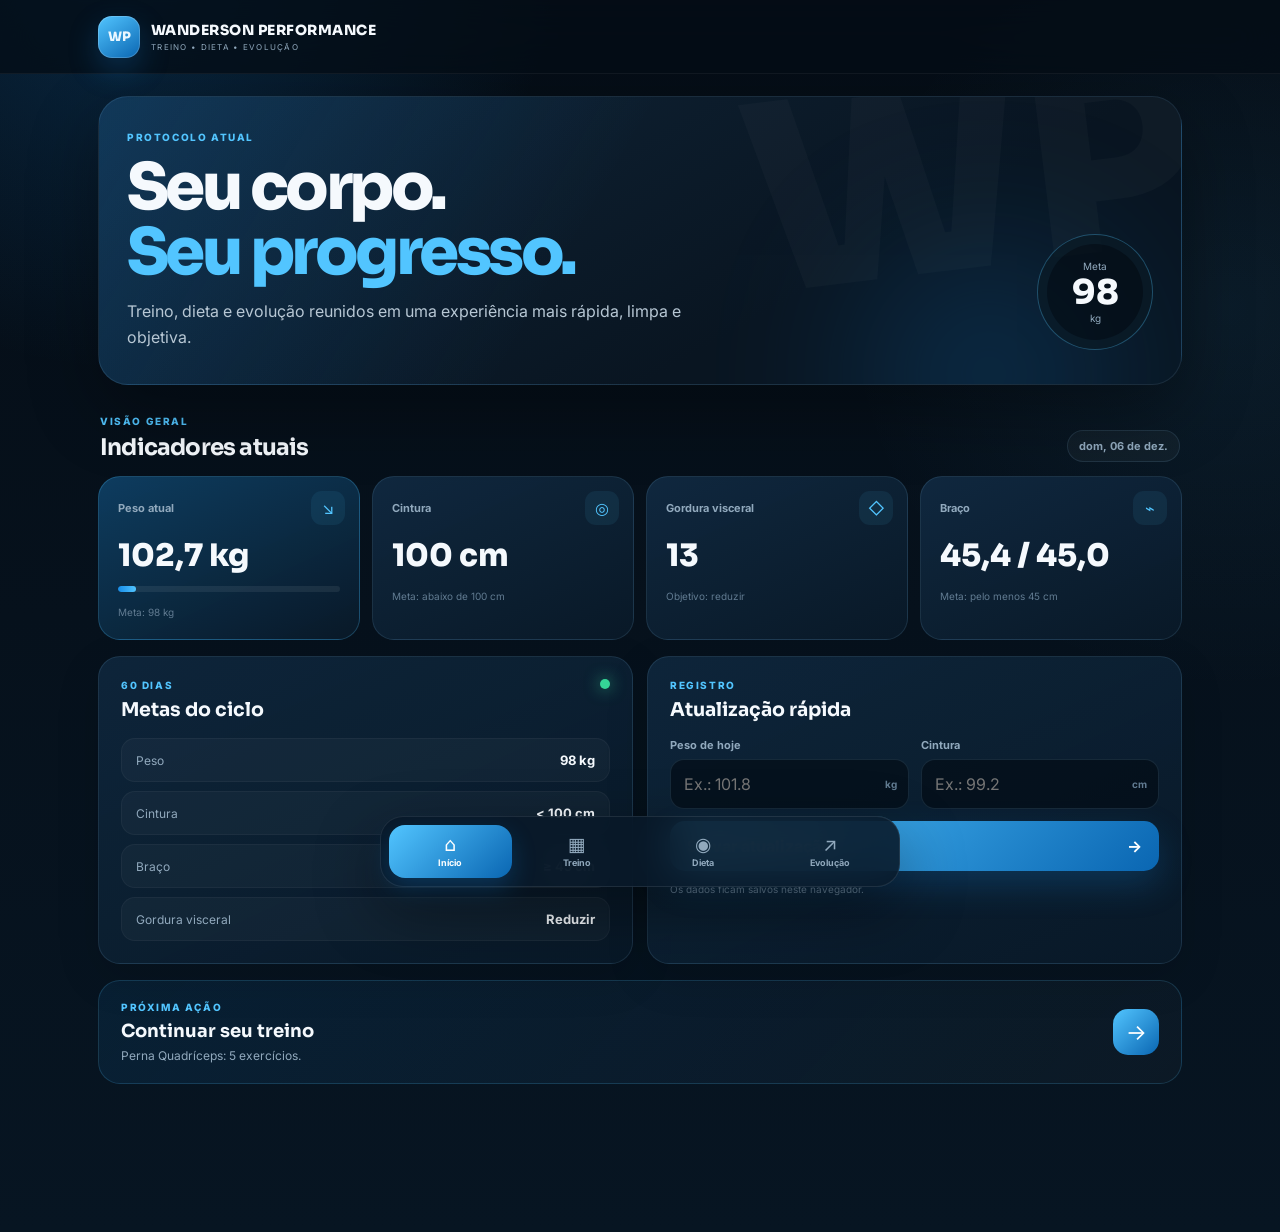
==== commit 46a716dd: "Add files via upload" ====
--- a/index.html
+++ b/index.html
@@ -6,12 +6,12 @@
   <meta name="theme-color" content="#071522">
   <meta name="description" content="Wanderson Performance: treino, dieta e evolução.">
   <title>Wanderson Performance</title>
-  <link rel="manifest" href="manifest.json?v=20260716-4">
+  <link rel="manifest" href="manifest.json">
   <link rel="icon" href="assets/icons/icon-192.png">
   <link rel="preconnect" href="https://fonts.googleapis.com">
   <link rel="preconnect" href="https://fonts.gstatic.com" crossorigin>
   <link href="https://fonts.googleapis.com/css2?family=Inter:wght@400;500;600;700;800&family=Sora:wght@600;700;800&display=swap" rel="stylesheet">
-  <link rel="stylesheet" href="css/style.css?v=20260716-4">
+  <link rel="stylesheet" href="css/style.css">
 </head>
 <body>
   <div class="app-shell">
@@ -29,91 +29,79 @@
           <div class="hero-copy">
             <span class="eyebrow">PROTOCOLO ATUAL</span>
             <h1 id="dashboard-title">Seu corpo.<br><span>Seu progresso.</span></h1>
-            <p>Treino, dieta e evolução reunidos em uma experiência rápida e objetiva.</p>
+            <p>Treino, dieta e evolução reunidos em uma experiência mais rápida, limpa e objetiva.</p>
           </div>
-          <div class="hero-score"><span>Meta</span><strong id="heroTargetWeight">98</strong><small>kg</small></div>
-        </article>
-
-        <div class="section-heading">
-          <div><span class="eyebrow">HOJE</span><h2>Treino em destaque</h2></div>
-          <span class="date-chip" id="todayLabel"></span>
-        </div>
-        <article class="today-workout" id="todayWorkoutCard">
-          <img id="todayWorkoutImage" alt="">
-          <div class="today-workout-overlay"></div>
-          <div class="today-workout-copy">
-            <div class="today-workout-top"><span class="today-badge" id="todayWorkoutBadge">TREINO DO DIA</span><span id="todayWorkoutProgress">0%</span></div>
-            <span class="eyebrow" id="todayWorkoutDay"></span>
-            <h2 id="todayWorkoutName"></h2>
-            <p id="todayWorkoutFocus"></p>
-            <div class="today-meta" id="todayWorkoutMeta"></div>
-            <button class="primary-button today-start" id="todayWorkoutStart" data-tab-target="treino">Iniciar treino <b>→</b></button>
+          <div class="hero-score">
+            <span>Meta</span>
+            <strong>98</strong>
+            <small>kg</small>
           </div>
         </article>
 
         <div class="section-heading">
           <div><span class="eyebrow">VISÃO GERAL</span><h2>Indicadores atuais</h2></div>
-          <button class="text-button" data-tab-target="progresso">Atualizar medidas</button>
+          <span class="date-chip" id="todayLabel"></span>
         </div>
 
-        <div class="metric-grid dashboard-metrics">
+        <div class="metric-grid">
           <article class="metric-card primary">
             <div class="metric-icon">↘</div><span>Peso atual</span><strong id="pesoAtual">102,7 kg</strong>
-            <div class="metric-progress"><i id="pesoProgress"></i></div><small id="pesoMetaLabel">Meta: 98 kg</small><em id="pesoTrend">Sem comparação</em>
-          </article>
-          <article class="metric-card calorie-metric">
-            <div class="metric-icon">◴</div><span>Calorias de hoje</span><strong id="calorieCurrent">0 kcal</strong>
-            <div class="metric-progress"><i id="calorieProgress"></i></div><small id="calorieMetaLabel">Meta: configurar</small><em id="calorieRemaining">Aguardando refeições</em>
+            <div class="metric-progress"><i id="pesoProgress"></i></div><small>Meta: 98 kg</small>
           </article>
           <article class="metric-card">
-            <div class="metric-icon">◎</div><span>Cintura</span><strong id="cinturaAtual">100 cm</strong>
-            <small id="cinturaMetaLabel">Meta: abaixo de 100 cm</small><em id="cinturaTrend">Sem comparação</em>
+            <div class="metric-icon">◎</div><span>Cintura</span><strong id="cinturaAtual">100 cm</strong><small>Meta: abaixo de 100 cm</small>
           </article>
           <article class="metric-card">
-            <div class="metric-icon">◇</div><span>Composição corporal</span><strong id="bodyFatCurrent">Não informado</strong>
-            <small>Gordura corporal</small><em id="visceralCurrent">Visceral: 13</em>
+            <div class="metric-icon">◇</div><span>Gordura visceral</span><strong>13</strong><small>Objetivo: reduzir</small>
+          </article>
+          <article class="metric-card">
+            <div class="metric-icon">⌁</div><span>Braço</span><strong>45,4 / 45,0</strong><small>Meta: pelo menos 45 cm</small>
           </article>
         </div>
 
-        <article class="panel-card evolution-highlight">
-          <div class="card-heading"><div><span class="eyebrow">EVOLUÇÃO RECENTE</span><h3>Comparativo do último registro</h3></div><span id="lastMeasurementDate" class="date-chip">Sem registro</span></div>
-          <div class="evolution-mini-grid">
-            <div><span>Peso</span><strong id="homeWeightDelta">—</strong><small>vs. registro anterior</small></div>
-            <div><span>Cintura</span><strong id="homeWaistDelta">—</strong><small>vs. registro anterior</small></div>
-            <div><span>Gordura</span><strong id="homeFatDelta">—</strong><small>vs. registro anterior</small></div>
-            <div><span>Dieta 7 dias</span><strong id="homeDietAdherence">0%</strong><small>média de adesão</small></div>
-          </div>
-        </article>
-
         <div class="dashboard-grid">
           <article class="panel-card goals-card">
-            <div class="card-heading"><div><span class="eyebrow">METAS ATUAIS</span><h3>Objetivos do ciclo</h3></div><span class="status-dot"></span></div>
+            <div class="card-heading"><div><span class="eyebrow">60 DIAS</span><h3>Metas do ciclo</h3></div><span class="status-dot"></span></div>
             <div class="goal-list">
-              <div><span>Peso</span><strong id="goalWeightHome">98 kg</strong></div><div><span>Cintura</span><strong id="goalWaistHome">99 cm</strong></div>
-              <div><span>Gordura corporal</span><strong id="goalFatHome">Definir</strong></div><div><span>Calorias diárias</span><strong id="goalCaloriesHome">Definir</strong></div>
+              <div><span>Peso</span><strong>98 kg</strong></div>
+              <div><span>Cintura</span><strong>&lt; 100 cm</strong></div>
+              <div><span>Braço</span><strong>≥ 45 cm</strong></div>
+              <div><span>Gordura visceral</span><strong>Reduzir</strong></div>
             </div>
           </article>
+
           <article class="panel-card quick-card">
-            <div class="card-heading"><div><span class="eyebrow">REGISTRO RÁPIDO</span><h3>Atualização de hoje</h3></div></div>
-            <form id="quickForm" class="quick-form quick-form-grid">
-              <label><span>Peso</span><div class="input-unit"><input id="pesoInput" type="number" step="0.1" inputmode="decimal" placeholder="Ex.: 101.8"><b>kg</b></div></label>
+            <div class="card-heading"><div><span class="eyebrow">REGISTRO</span><h3>Atualização rápida</h3></div></div>
+            <form id="quickForm" class="quick-form">
+              <label><span>Peso de hoje</span><div class="input-unit"><input id="pesoInput" type="number" step="0.1" inputmode="decimal" placeholder="Ex.: 101.8"><b>kg</b></div></label>
               <label><span>Cintura</span><div class="input-unit"><input id="cinturaInput" type="number" step="0.1" inputmode="decimal" placeholder="Ex.: 99.2"><b>cm</b></div></label>
-              <label><span>Gordura corporal</span><div class="input-unit"><input id="bodyFatInput" type="number" step="0.1" inputmode="decimal" placeholder="Ex.: 17.5"><b>%</b></div></label>
-              <label><span>Gordura visceral</span><div class="input-unit"><input id="visceralInput" type="number" step="0.1" inputmode="decimal" placeholder="Ex.: 12"><b>nível</b></div></label>
-              <button type="submit" class="primary-button quick-submit">Salvar atualização <b>→</b></button>
+              <button type="submit" class="primary-button">Salvar atualização <b>→</b></button>
             </form>
-            <p class="helper-text">Esse registro alimenta automaticamente a página inicial e os comparativos.</p>
+            <p class="helper-text">Os dados ficam salvos neste navegador.</p>
           </article>
         </div>
+
+        <button class="next-workout-card" data-tab-target="treino">
+          <div><span class="eyebrow">PRÓXIMA AÇÃO</span><h3>Continuar seu treino</h3><p id="nextWorkoutText">Escolha o dia e registre sua carga.</p></div>
+          <span class="next-arrow">→</span>
+        </button>
       </section>
 
       <section id="treino" class="tab-panel" aria-labelledby="treino-title">
-        <div class="page-hero compact workout-page-hero">
-          <div><span class="eyebrow">PUSH/PULL • PERNAS</span><h1 id="treino-title">Treino do dia</h1><p id="autoDayMessage">O treino é selecionado automaticamente pelo dia da semana.</p></div>
-          <span class="auto-day-chip" id="autoDayChip">AUTOMÁTICO</span>
+        <div class="page-hero compact">
+          <div><span class="eyebrow">PUSH/PULL • PERNAS</span><h1 id="treino-title">Treino da semana</h1><p>Registre a carga e marque cada exercício concluído.</p></div>
         </div>
 
-        <div class="day-tabs" id="dayTabs" aria-label="Dias de treino"></div>
+        <article class="day-picker panel-card">
+          <label for="diaSelect">Escolha o dia</label>
+          <select id="diaSelect">
+            <option value="segunda">Segunda • Quadríceps</option>
+            <option value="terca">Terça • Push superior</option>
+            <option value="quarta">Quarta • Posteriores</option>
+            <option value="quinta">Quinta • Pull superior</option>
+            <option value="sexta">Sexta • Pernas mistas</option>
+          </select>
+        </article>
 
         <article class="workout-cover" id="workoutCover">
           <img id="workoutCoverImage" alt="">
@@ -121,83 +109,54 @@
         </article>
 
         <article class="workout-summary panel-card">
-          <div><strong id="workoutProgressText">0 de 0 séries</strong><span>concluídas</span></div>
+          <div><strong id="workoutProgressText">0 de 0 exercícios</strong><span>concluídos</span></div>
           <b id="workoutProgressPercent">0%</b>
           <div class="progress-track"><i id="workoutProgressBar"></i></div>
         </article>
 
-        <article class="workout-guidance panel-card">
-          <div><span class="eyebrow">META DA SESSÃO</span><h3>Supere o último treino sem perder a técnica.</h3></div>
-          <p>Registre carga, repetições e RIR. O app mostra a última carga e sugere progressão.</p>
-        </article>
-
-        <div id="listaTreino" class="exercise-list advanced"></div>
-        <button class="finish-workout-button" id="finishWorkout">Finalizar treino <span>→</span></button>
+        <div id="listaTreino" class="exercise-list"></div>
       </section>
 
       <section id="dieta" class="tab-panel" aria-labelledby="dieta-title">
-        <div class="page-hero compact diet-page-hero">
-          <div><span class="eyebrow">PLANO ALIMENTAR</span><h1 id="dieta-title">Alimentação do dia</h1><p>As marcações reiniciam automaticamente a cada novo dia, sem apagar o histórico.</p></div>
-          <span class="date-chip" id="dietDateLabel"></span>
+        <div class="page-hero compact">
+          <div><span class="eyebrow">PLANO ALIMENTAR</span><h1 id="dieta-title">Alimentação do dia</h1><p>Marque cada refeição concluída e acompanhe sua adesão.</p></div>
         </div>
-        <div class="diet-overview-grid">
-          <article class="meal-progress panel-card"><div><strong id="dietProgressText">0 de 7 refeições</strong><span>concluídas hoje</span></div><b id="dietProgressPercent">0%</b><div class="progress-track"><i id="dietProgressBar"></i></div></article>
-          <article class="panel-card calorie-summary-card">
-            <div class="calorie-summary-top"><div><span class="eyebrow">CALORIAS</span><strong id="dietCaloriesConsumed">0 kcal</strong></div><b id="dietCaloriesTarget">Meta não definida</b></div>
-            <div class="progress-track calorie-track"><i id="dietCaloriesBar"></i></div><p id="dietCaloriesRemaining">Defina sua meta calórica diária.</p>
-          </article>
+
+        <article class="meal-progress panel-card">
+          <div><strong id="dietProgressText">0 de 7 refeições</strong><span>concluídas</span></div><b id="dietProgressPercent">0%</b>
+          <div class="progress-track"><i id="dietProgressBar"></i></div>
+        </article>
+        <div id="listaDieta" class="meal-list"></div>
+
+        <article class="supplement-card">
+          <div class="supplement-icon">＋</div>
+          <div><span class="eyebrow">SUPLEMENTAÇÃO</span><h3>Suporte diário</h3><p>Creatina 5 g diariamente • Whey para completar proteína • BCAA opcional • Hipercalórico apenas quando não houver refeição sólida.</p></div>
+        </article>
+      </section>
+
+      <section id="progresso" class="tab-panel" aria-labelledby="progresso-title">
+        <div class="page-hero compact">
+          <div><span class="eyebrow">EVOLUÇÃO</span><h1 id="progresso-title">Controle semanal</h1><p>Compare o ponto de partida com os registros mais recentes.</p></div>
         </div>
-        <form id="calorieGoalForm" class="panel-card calorie-goal-form">
-          <div><span class="eyebrow">META DIÁRIA</span><h3>Calorias planejadas</h3><p>As calorias das refeições são estimativas e podem ser editadas.</p></div>
-          <label class="input-unit"><input id="calorieGoalInput" type="number" min="500" step="10" inputmode="numeric" placeholder="Ex.: 2500"><b>kcal</b></label>
-          <button type="submit" class="secondary-action">Salvar meta</button>
-        </form>
-        <div id="listaDieta" class="meal-list"></div>
-        <article class="panel-card diet-week-card"><div class="card-heading"><div><span class="eyebrow">ÚLTIMOS 7 DIAS</span><h3>Adesão alimentar</h3></div><strong id="dietWeekAverage">0%</strong></div><div id="dietWeekBars" class="diet-week-bars"></div></article>
-        <article class="supplement-card"><div class="supplement-icon">＋</div><div><span class="eyebrow">SUPLEMENTAÇÃO</span><h3>Suporte diário</h3><p>Creatina 5 g diariamente • Whey para completar proteína • BCAA opcional • Hipercalórico apenas quando não houver refeição sólida.</p></div></article>
-      </section>
-      <section id="progresso" class="tab-panel" aria-labelledby="progresso-title">
-        <div class="page-hero compact evolution-page-hero"><div><span class="eyebrow">EVOLUÇÃO</span><h1 id="progresso-title">Controle corporal</h1><p>Registre as medidas e compare com a avaliação anterior.</p></div><span class="auto-day-chip" id="measurementCount">0 registros</span></div>
-        <div class="baseline-grid evolution-current-grid">
-          <article class="baseline-card"><span>Peso atual</span><strong id="evolutionWeight">—</strong><small id="evolutionWeightDelta">Sem comparação</small></article>
-          <article class="baseline-card"><span>Cintura atual</span><strong id="evolutionWaist">—</strong><small id="evolutionWaistDelta">Sem comparação</small></article>
-          <article class="baseline-card"><span>Gordura corporal</span><strong id="evolutionFat">—</strong><small id="evolutionFatDelta">Sem comparação</small></article>
-          <article class="baseline-card"><span>Gordura visceral</span><strong id="evolutionVisceral">—</strong><small id="evolutionVisceralDelta">Sem comparação</small></article>
+
+        <div class="baseline-grid">
+          <article class="baseline-card"><span>Registro inicial</span><strong>102,7 kg</strong></article>
+          <article class="baseline-card"><span>Cintura inicial</span><strong>100 cm</strong></article>
+          <article class="baseline-card"><span>Braço</span><strong>45,4 / 45,0 cm</strong></article>
+          <article class="baseline-card"><span>Coxa</span><strong>68,5 / 68,6 cm</strong></article>
         </div>
-        <article class="panel-card evolution-chart-card"><div class="card-heading"><div><span class="eyebrow">TENDÊNCIA</span><h3>Evolução do peso</h3></div><span>Últimos registros</span></div><div id="weightChart" class="weight-chart"></div></article>
-        <details class="panel-card measurement-entry" open>
-          <summary><div><span class="eyebrow">NOVA AVALIAÇÃO</span><h3>Registrar medidas</h3></div><span>⌄</span></summary>
-          <form id="measurementForm" class="measurement-form">
-            <label><span>Data</span><input id="measurementDate" name="date" type="date" required></label>
-            <label><span>Peso (kg)</span><input name="weight" type="number" step="0.1" inputmode="decimal"></label>
-            <label><span>Cintura (cm)</span><input name="waist" type="number" step="0.1" inputmode="decimal"></label>
-            <label><span>Abdômen (cm)</span><input name="abdomen" type="number" step="0.1" inputmode="decimal"></label>
-            <label><span>Gordura corporal (%)</span><input name="bodyFat" type="number" step="0.1" inputmode="decimal"></label>
-            <label><span>Gordura visceral</span><input name="visceral" type="number" step="0.1" inputmode="decimal"></label>
-            <label><span>Peito (cm)</span><input name="chest" type="number" step="0.1" inputmode="decimal"></label>
-            <label><span>Ombros (cm)</span><input name="shoulders" type="number" step="0.1" inputmode="decimal"></label>
-            <label><span>Braço direito (cm)</span><input name="armRight" type="number" step="0.1" inputmode="decimal"></label>
-            <label><span>Braço esquerdo (cm)</span><input name="armLeft" type="number" step="0.1" inputmode="decimal"></label>
-            <label><span>Coxa direita (cm)</span><input name="thighRight" type="number" step="0.1" inputmode="decimal"></label>
-            <label><span>Coxa esquerda (cm)</span><input name="thighLeft" type="number" step="0.1" inputmode="decimal"></label>
-            <label><span>Panturrilha direita (cm)</span><input name="calfRight" type="number" step="0.1" inputmode="decimal"></label>
-            <label><span>Panturrilha esquerda (cm)</span><input name="calfLeft" type="number" step="0.1" inputmode="decimal"></label>
-            <label class="measurement-notes"><span>Observação</span><textarea name="notes" rows="3" placeholder="Ex.: avaliação em jejum"></textarea></label>
-            <button type="submit" class="primary-button measurement-submit">Salvar avaliação <b>→</b></button>
-          </form>
-        </details>
-        <article class="panel-card goals-settings-card"><div class="card-heading"><div><span class="eyebrow">CONFIGURAÇÃO</span><h3>Metas do ciclo</h3></div></div>
-          <form id="goalsForm" class="goals-form">
-            <label><span>Peso-meta</span><div class="input-unit"><input id="goalWeightInput" type="number" step="0.1"><b>kg</b></div></label>
-            <label><span>Cintura-meta</span><div class="input-unit"><input id="goalWaistInput" type="number" step="0.1"><b>cm</b></div></label>
-            <label><span>Gordura-meta</span><div class="input-unit"><input id="goalFatInput" type="number" step="0.1"><b>%</b></div></label>
-            <label><span>Calorias diárias</span><div class="input-unit"><input id="goalCaloriesInput" type="number" step="10"><b>kcal</b></div></label>
-            <button type="submit" class="secondary-action">Salvar metas</button>
-          </form>
+
+        <article class="panel-card history-card">
+          <div class="card-heading"><div><span class="eyebrow">HISTÓRICO</span><h3>Últimas atualizações</h3></div><button class="text-button" id="clearHistory">Limpar</button></div>
+          <div id="historyList" class="history-list"></div>
         </article>
-        <article class="panel-card history-card"><div class="card-heading"><div><span class="eyebrow">TREINOS</span><h3>Últimas sessões</h3></div></div><div id="workoutHistoryList" class="history-list"></div></article>
-        <article class="panel-card history-card"><div class="card-heading"><div><span class="eyebrow">MEDIDAS</span><h3>Histórico de avaliações</h3></div><button class="text-button" id="clearHistory">Limpar</button></div><div id="historyList" class="history-list measurement-history"></div></article>
-        <article class="panel-card photos-card"><div class="card-heading"><div><span class="eyebrow">FOTOS</span><h3>Comparação visual</h3></div></div><p>Adicione fotos de frente, perfil ou costas. As miniaturas ficam somente neste navegador.</p><label class="photo-upload"><input id="photoInput" type="file" accept="image/*" multiple><span>＋</span><strong>Adicionar fotos</strong><small>JPG, PNG ou WebP</small></label><div id="photoGrid" class="photo-grid"></div></article>
+
+        <article class="panel-card photos-card">
+          <div class="card-heading"><div><span class="eyebrow">FOTOS</span><h3>Comparação visual</h3></div></div>
+          <p>Adicione fotos de frente, perfil ou costas. As miniaturas ficam somente neste navegador.</p>
+          <label class="photo-upload"><input id="photoInput" type="file" accept="image/*" multiple><span>＋</span><strong>Adicionar fotos</strong><small>JPG, PNG ou WebP</small></label>
+          <div id="photoGrid" class="photo-grid"></div>
+        </article>
       </section>
     </main>
 
@@ -208,24 +167,9 @@
       <button class="nav-item" data-tab-target="progresso" aria-label="Evolução"><span>↗</span><small>Evolução</small></button>
     </nav>
 
-    <div class="rest-timer" id="restTimer" aria-hidden="true">
-      <div class="rest-timer-card">
-        <div class="timer-grip"></div><span class="eyebrow">DESCANSO</span><strong id="timerValue">01:30</strong><p id="timerContext">Prepare-se para a próxima série.</p>
-        <div class="timer-controls"><button data-timer-adjust="-15">−15s</button><button class="timer-main" id="timerToggle">Pausar</button><button data-timer-adjust="15">+15s</button></div>
-        <button class="timer-skip" id="timerSkip">Pular descanso</button>
-      </div>
-    </div>
-
-    <div class="session-modal" id="sessionModal" aria-hidden="true">
-      <div class="session-card">
-        <button class="modal-close" id="closeSessionModal">×</button>
-        <span class="eyebrow">SESSÃO CONCLUÍDA</span><h2>Resumo do treino</h2><div class="session-metrics" id="sessionMetrics"></div><div class="session-highlights" id="sessionHighlights"></div>
-        <button class="primary-button full" id="saveSessionButton">Salvar e ver evolução <b>→</b></button>
-      </div>
-    </div>
-
     <div class="toast" id="toast" role="status" aria-live="polite"></div>
   </div>
-  <script src="js/app.js?v=20260716-4"></script>
+
+  <script src="js/app.js"></script>
 </body>
 </html>
--- a/css/style.css
+++ b/css/style.css
@@ -200,198 +200,3 @@
   .photo-grid { grid-template-columns:repeat(3,1fr); }
 }
 @media (max-width:390px) { .metric-grid,.baseline-grid { grid-template-columns:1fr 1fr; } .metric-card { min-height:142px; } .brand-copy strong { max-width:190px; white-space:nowrap; overflow:hidden; text-overflow:ellipsis; } }
-
-
-/* Version 2: treino automático e registro avançado */
-.today-workout { position:relative; min-height:340px; overflow:hidden; border:1px solid var(--line); border-radius:var(--radius-lg); background:#071522; box-shadow:var(--shadow); }
-.today-workout > img { position:absolute; inset:0; width:100%; height:100%; object-fit:cover; object-position:center right; }
-.today-workout-overlay { position:absolute; inset:0; background:linear-gradient(90deg,rgba(4,12,20,.99) 0%,rgba(4,12,20,.86) 48%,rgba(4,12,20,.12) 100%); }
-.today-workout-copy { position:relative; z-index:2; min-height:340px; max-width:68%; padding:30px; display:flex; flex-direction:column; justify-content:center; align-items:flex-start; }
-.today-workout-top { width:100%; display:flex; align-items:center; justify-content:space-between; margin-bottom:22px; }
-.today-badge,.auto-day-chip { padding:8px 11px; border-radius:999px; color:#061522; background:var(--blue-2); font-size:9px; font-weight:900; letter-spacing:.1em; }
-.today-workout-top > span:last-child { color:var(--blue-2); font:800 15px Sora; }
-.today-workout h2 { margin:10px 0 8px; font:800 clamp(32px,6vw,54px)/1.03 Sora; letter-spacing:-.05em; }
-.today-workout p { margin:0; color:#c5d7e5; line-height:1.55; }
-.today-meta { display:flex; flex-wrap:wrap; gap:8px; margin:20px 0; }
-.today-meta span { padding:8px 10px; border:1px solid rgba(255,255,255,.1); border-radius:999px; color:#c5d7e5; background:rgba(255,255,255,.045); font-size:10px; font-weight:700; }
-.today-start { width:auto; }
-.workout-page-hero { display:flex; align-items:flex-end; justify-content:space-between; gap:20px; }
-.auto-day-chip.manual { color:var(--muted); background:rgba(255,255,255,.06); border:1px solid var(--line); }
-.day-tabs { display:grid; grid-template-columns:repeat(5,1fr); gap:8px; margin-top:8px; }
-.day-tab { min-height:72px; padding:10px; border:1px solid var(--line); border-radius:16px; color:var(--muted); background:rgba(255,255,255,.025); cursor:pointer; }
-.day-tab span,.day-tab small { display:block; }
-.day-tab span { margin-bottom:5px; font:800 11px Sora; }
-.day-tab small { font-size:9px; white-space:nowrap; overflow:hidden; text-overflow:ellipsis; }
-.day-tab.today { box-shadow:inset 0 0 0 1px rgba(82,197,255,.2); }
-.day-tab.active { color:white; border-color:rgba(82,197,255,.45); background:linear-gradient(135deg,rgba(22,140,232,.3),rgba(16,41,64,.8)); }
-.workout-guidance { margin-top:14px; display:flex; align-items:center; justify-content:space-between; gap:20px; }
-.workout-guidance h3 { margin:6px 0 0; font:700 16px Sora; }
-.workout-guidance p { max-width:420px; margin:0; color:var(--muted); font-size:11px; line-height:1.55; }
-.exercise-list.advanced { gap:15px; }
-.advanced-exercise { overflow:hidden; border:1px solid var(--line); border-radius:22px; background:linear-gradient(155deg,rgba(16,41,64,.84),rgba(9,25,40,.98)); }
-.advanced-exercise.complete { border-color:rgba(53,213,151,.3); }
-.advanced-exercise summary { list-style:none; display:grid; grid-template-columns:48px 1fr auto; gap:14px; align-items:center; padding:17px; cursor:pointer; }
-.advanced-exercise summary::-webkit-details-marker { display:none; }
-.exercise-number { width:48px; height:48px; display:grid; place-items:center; border-radius:15px; color:var(--blue-2); background:rgba(82,197,255,.08); border:1px solid rgba(82,197,255,.14); font:800 12px Sora; }
-.exercise-main h3 { margin:0 0 5px; font:700 16px Sora; }
-.exercise-main > p { margin:0; color:var(--muted); font-size:11px; }
-.exercise-last { display:flex; flex-wrap:wrap; gap:8px 14px; margin-top:9px; font-size:9px; }
-.exercise-last span { color:var(--blue-2); }
-.exercise-last b { color:var(--muted); }
-.expand-icon { color:var(--muted); font-size:20px; transition:transform .2s; }
-.advanced-exercise[open] .expand-icon { transform:rotate(180deg); }
-.exercise-progression { margin:0 17px 13px; padding:11px 13px; border-left:3px solid var(--blue-2); border-radius:0 11px 11px 0; color:var(--muted); background:rgba(82,197,255,.055); font-size:11px; }
-.exercise-progression span { color:var(--text); font-weight:800; }
-.sets-head,.set-row { display:grid; grid-template-columns:45px 1fr 1fr 82px 48px; gap:8px; align-items:center; }
-.sets-head { padding:9px 17px; border-top:1px solid var(--line); border-bottom:1px solid var(--line); color:var(--muted-2); font-size:8px; font-weight:800; text-transform:uppercase; }
-.sets-head span:not(:first-child) { text-align:center; }
-.set-row { padding:9px 17px; border-bottom:1px solid rgba(255,255,255,.045); }
-.set-row.done { background:rgba(53,213,151,.035); }
-.set-number { color:var(--muted); font-size:10px; font-weight:800; }
-.set-row label { position:relative; }
-.set-row input,.set-row select { width:100%; height:42px; padding:0 9px; border:1px solid var(--line); border-radius:12px; outline:none; color:var(--text); background:rgba(3,13,23,.72); }
-.set-row label input { padding-right:28px; }
-.set-row label small { position:absolute; right:8px; top:50%; transform:translateY(-50%); color:var(--muted-2); font-size:7px; pointer-events:none; }
-.set-row input:focus,.set-row select:focus { border-color:rgba(82,197,255,.58); box-shadow:0 0 0 3px rgba(82,197,255,.08); }
-.set-row select { font-size:10px; }
-.set-done { width:42px; height:42px; border:1px solid var(--line); border-radius:13px; color:var(--muted); background:rgba(255,255,255,.03); font-size:18px; font-weight:900; }
-.set-done.done { color:#052018; border-color:transparent; background:var(--green); }
-.copy-load { margin:12px 17px 16px; padding:9px 12px; border:1px solid var(--line); border-radius:11px; color:var(--blue-2); background:transparent; font-size:9px; font-weight:800; }
-.finish-workout-button { width:100%; min-height:58px; margin-top:17px; padding:0 20px; display:flex; align-items:center; justify-content:space-between; border:0; border-radius:17px; color:white; background:linear-gradient(135deg,var(--blue-2),var(--blue-3)); box-shadow:0 15px 35px rgba(22,140,232,.2); font-weight:800; }
-.rest-timer,.session-modal { position:fixed; z-index:100; inset:0; display:none; align-items:flex-end; justify-content:center; background:rgba(0,0,0,.65); backdrop-filter:blur(8px); }
-.rest-timer.open,.session-modal.open { display:flex; }
-.rest-timer-card,.session-card { width:min(100%,540px); padding:13px 24px calc(26px + env(safe-area-inset-bottom)); text-align:center; border:1px solid var(--line); border-radius:28px 28px 0 0; background:#0b1c2b; box-shadow:0 -25px 70px rgba(0,0,0,.45); }
-.timer-grip { width:44px; height:4px; margin:0 auto 22px; border-radius:99px; background:rgba(255,255,255,.15); }
-.rest-timer-card > strong { display:block; margin:8px 0; font:800 58px Sora; letter-spacing:-.06em; }
-.rest-timer-card > p { margin:0 0 20px; color:var(--muted); }
-.timer-controls { display:grid; grid-template-columns:1fr 1.3fr 1fr; gap:9px; }
-.timer-controls button { min-height:46px; border:1px solid var(--line); border-radius:14px; color:var(--text); background:rgba(255,255,255,.045); font-weight:800; }
-.timer-controls .timer-main { color:white; border:0; background:linear-gradient(135deg,var(--blue-2),var(--blue-3)); }
-.timer-skip { margin-top:12px; border:0; color:var(--muted); background:transparent; }
-.session-modal { align-items:center; padding:16px; }
-.session-card { position:relative; width:min(100%,520px); border-radius:26px; padding:27px; text-align:left; }
-.session-card h2 { margin:8px 0 18px; font:800 28px Sora; }
-.modal-close { position:absolute; top:15px; right:15px; width:36px; height:36px; border:1px solid var(--line); border-radius:12px; color:var(--text); background:rgba(255,255,255,.04); font-size:20px; }
-.session-metrics { display:grid; grid-template-columns:repeat(3,1fr); gap:9px; }
-.session-metrics div { padding:15px 10px; text-align:center; border:1px solid var(--line); border-radius:15px; background:rgba(255,255,255,.025); }
-.session-metrics strong,.session-metrics span { display:block; }
-.session-metrics strong { font:800 20px Sora; }
-.session-metrics span { margin-top:5px; color:var(--muted); font-size:8px; }
-.session-highlights { margin:15px 0; padding:14px; border-radius:15px; background:rgba(82,197,255,.055); }
-.session-highlights p { margin:7px 0; color:#c5d7e5; font-size:11px; }
-.primary-button.full { width:100%; }
-
-@media (max-width:700px) {
-  .today-workout { min-height:390px; }
-  .today-workout-overlay { background:linear-gradient(0deg,rgba(4,12,20,.99) 0%,rgba(4,12,20,.78) 58%,rgba(4,12,20,.1) 100%); }
-  .today-workout-copy { min-height:390px; max-width:none; padding:22px; justify-content:flex-end; }
-  .today-workout h2 { font-size:34px; }
-  .workout-guidance { display:block; }
-  .workout-guidance p { margin-top:10px; }
-}
-@media (max-width:620px) {
-  .day-tabs { gap:5px; }
-  .day-tab { min-height:63px; padding:7px 4px; border-radius:13px; }
-  .day-tab small { font-size:7px; }
-  .advanced-exercise summary { grid-template-columns:42px 1fr auto; padding:14px; gap:10px; }
-  .exercise-number { width:42px; height:42px; }
-  .sets-head,.set-row { grid-template-columns:34px 1fr 1fr 62px 42px; gap:6px; padding-left:10px; padding-right:10px; }
-  .sets-head { font-size:7px; }
-  .set-row input,.set-row select { height:40px; padding-left:7px; padding-right:7px; font-size:12px; }
-  .set-row label input { padding-right:23px; }
-  .set-row label small { right:6px; font-size:6px; }
-  .set-done { width:40px; height:40px; }
-  .session-metrics strong { font-size:17px; }
-}
-@media (max-width:390px) {
-  .sets-head,.set-row { grid-template-columns:30px minmax(64px,1fr) minmax(64px,1fr) 57px 38px; gap:4px; padding-left:7px; padding-right:7px; }
-  .set-done { width:38px; height:38px; }
-  .day-tab small { display:none; }
-}
-
-
-/* v2.1 • repetições automáticas e cronômetro manual */
-.exercise-tools {
-  display: grid;
-  grid-template-columns: 1fr auto;
-  gap: 10px;
-  align-items: stretch;
-  padding: 0 18px 14px;
-}
-
-.exercise-tools .exercise-progression {
-  margin: 0;
-  min-height: 44px;
-  display: flex;
-  align-items: center;
-}
-
-.exercise-timer-button {
-  min-height: 44px;
-  padding: 0 15px;
-  border: 1px solid rgba(67, 184, 255, .28);
-  border-radius: 13px;
-  color: #dff4ff;
-  background: linear-gradient(135deg, rgba(0, 126, 214, .22), rgba(21, 69, 111, .28));
-  font-weight: 800;
-  white-space: nowrap;
-  cursor: pointer;
-  transition: transform .18s ease, border-color .18s ease, background .18s ease;
-}
-
-.exercise-timer-button:hover {
-  transform: translateY(-1px);
-  border-color: rgba(67, 184, 255, .55);
-  background: linear-gradient(135deg, rgba(0, 143, 238, .32), rgba(21, 69, 111, .4));
-}
-
-.exercise-timer-button:active {
-  transform: scale(.98);
-}
-
-.exercise-timer-button span {
-  margin-right: 5px;
-}
-
-.set-row .reps-field small {
-  width: auto;
-  max-width: 72px;
-  right: 9px;
-  color: #72b8e8;
-  font-size: 8px;
-  letter-spacing: -.01em;
-}
-
-.set-row .reps-field input {
-  padding-right: 76px;
-}
-
-@media (max-width: 700px) {
-  .exercise-tools {
-    grid-template-columns: 1fr;
-    padding-inline: 12px;
-  }
-
-  .exercise-timer-button {
-    width: 100%;
-  }
-
-  .set-row .reps-field input {
-    padding-right: 58px;
-  }
-
-  .set-row .reps-field small {
-    max-width: 54px;
-    font-size: 7px;
-  }
-}
-
-
-/* v3 indicadores, dieta e evolução */
-.metric-card em{display:block;margin-top:9px;color:var(--muted);font-size:10px;font-style:normal;font-weight:700}.good{color:var(--green)!important}.warning{color:#ffb45e!important}.neutral{color:var(--muted)!important}
-.evolution-highlight{margin-top:16px}.evolution-mini-grid{display:grid;grid-template-columns:repeat(4,1fr);gap:10px;margin-top:16px}.evolution-mini-grid>div{padding:15px;border:1px solid var(--line);border-radius:15px;background:rgba(255,255,255,.025)}.evolution-mini-grid span,.evolution-mini-grid strong,.evolution-mini-grid small{display:block}.evolution-mini-grid span{color:var(--muted);font-size:9px;font-weight:800;text-transform:uppercase}.evolution-mini-grid strong{margin:8px 0 5px;font:800 18px Sora}.evolution-mini-grid small{color:var(--muted-2);font-size:8px}.quick-form-grid{grid-template-columns:1fr 1fr}.quick-submit{grid-column:1/-1}
-.diet-page-hero,.evolution-page-hero{display:flex;justify-content:space-between;gap:20px;align-items:flex-end}.diet-overview-grid{display:grid;grid-template-columns:1fr 1fr;gap:14px;margin-top:16px}.calorie-summary-card{display:flex;flex-direction:column;justify-content:center}.calorie-summary-top{display:flex;align-items:flex-end;justify-content:space-between;gap:16px}.calorie-summary-top strong{display:block;margin-top:7px;font:800 25px Sora}.calorie-summary-top>b{color:var(--blue-2);font-size:11px}.calorie-summary-card p{margin:10px 0 0;color:var(--muted);font-size:10px}.calorie-track{margin-top:14px}.calorie-goal-form{display:grid;grid-template-columns:1fr minmax(170px,230px) auto;gap:14px;align-items:center;margin-top:14px}.calorie-goal-form h3{margin:5px 0 4px;font:700 16px Sora}.calorie-goal-form p{margin:0;color:var(--muted);font-size:10px}.secondary-action{min-height:44px;padding:0 16px;border:1px solid rgba(82,197,255,.28);border-radius:13px;color:#dff4ff;background:rgba(82,197,255,.08);font-weight:800}.meal-card.done{border-color:rgba(53,213,151,.28);background:linear-gradient(150deg,rgba(20,68,61,.24),rgba(9,25,40,.98))}.meal-copy{min-width:0}.meal-kcal{display:inline-flex;align-items:center;gap:7px;margin-top:10px;padding:6px 9px;border:1px solid var(--line);border-radius:10px;background:rgba(3,13,23,.55)}.meal-kcal input{width:68px;border:0;outline:0;color:var(--text);background:transparent;font-weight:800}.meal-kcal span{color:var(--muted);font-size:8px}.diet-week-card{margin-top:16px}.diet-week-card .card-heading>strong{color:var(--blue-2);font:800 24px Sora}.diet-week-bars{height:150px;display:grid;grid-template-columns:repeat(7,1fr);align-items:end;gap:9px;margin-top:18px}.diet-week-bars>div{height:100%;display:grid;grid-template-rows:1fr auto auto;align-items:end;text-align:center}.diet-week-bars i{width:min(28px,70%);justify-self:center;border-radius:8px 8px 3px 3px;background:linear-gradient(180deg,var(--blue-2),var(--blue-3));min-height:4px}.diet-week-bars span{margin-top:6px;color:var(--text);font-size:9px;font-weight:800}.diet-week-bars small{color:var(--muted-2);font-size:7px}
-.evolution-current-grid{margin-top:16px}.baseline-card small{display:block;margin-top:7px;color:var(--muted);font-size:9px}.evolution-chart-card{margin-top:16px}.weight-chart{min-height:230px;margin-top:16px;padding:8px;overflow:hidden;border:1px solid var(--line);border-radius:16px;background:linear-gradient(rgba(82,197,255,.025) 1px,transparent 1px),linear-gradient(90deg,rgba(82,197,255,.025) 1px,transparent 1px),rgba(3,13,23,.45);background-size:32px 32px}.weight-chart svg{width:100%;height:230px;display:block}.measurement-entry{margin-top:16px}.measurement-entry>summary{list-style:none;display:flex;align-items:center;justify-content:space-between;cursor:pointer}.measurement-entry>summary::-webkit-details-marker{display:none}.measurement-entry h3{margin:5px 0 0;font:700 18px Sora}.measurement-form{display:grid;grid-template-columns:repeat(4,1fr);gap:12px;margin-top:20px;padding-top:18px;border-top:1px solid var(--line)}.measurement-form label,.goals-form label{display:grid;gap:7px}.measurement-form label>span,.goals-form label>span{color:var(--muted);font-size:9px;font-weight:700}.measurement-form input,.measurement-form textarea{width:100%;min-height:44px;padding:10px 12px;border:1px solid var(--line);border-radius:12px;outline:0;color:var(--text);background:rgba(3,13,23,.72)}.measurement-form input:focus,.measurement-form textarea:focus{border-color:rgba(82,197,255,.58);box-shadow:0 0 0 3px rgba(82,197,255,.08)}.measurement-notes,.measurement-submit{grid-column:1/-1}.goals-settings-card{margin-top:16px}.goals-form{display:grid;grid-template-columns:repeat(4,1fr) auto;gap:12px;align-items:end;margin-top:18px}.measurement-history-item{align-items:flex-start}
-@media(max-width:900px){.evolution-mini-grid{grid-template-columns:1fr 1fr}.measurement-form{grid-template-columns:repeat(2,1fr)}.goals-form{grid-template-columns:repeat(2,1fr)}.goals-form .secondary-action{grid-column:1/-1}}
-@media(max-width:700px){.quick-form-grid,.diet-overview-grid,.measurement-form,.goals-form{grid-template-columns:1fr}.evolution-mini-grid{grid-template-columns:1fr 1fr}.diet-page-hero,.evolution-page-hero{align-items:flex-start;flex-direction:column}.calorie-goal-form{grid-template-columns:1fr}.measurement-notes,.measurement-submit,.goals-form .secondary-action{grid-column:1}.calorie-summary-top{align-items:flex-start;flex-direction:column}}
-@media(max-width:430px){.evolution-mini-grid{grid-template-columns:1fr}.diet-week-bars{gap:4px}}
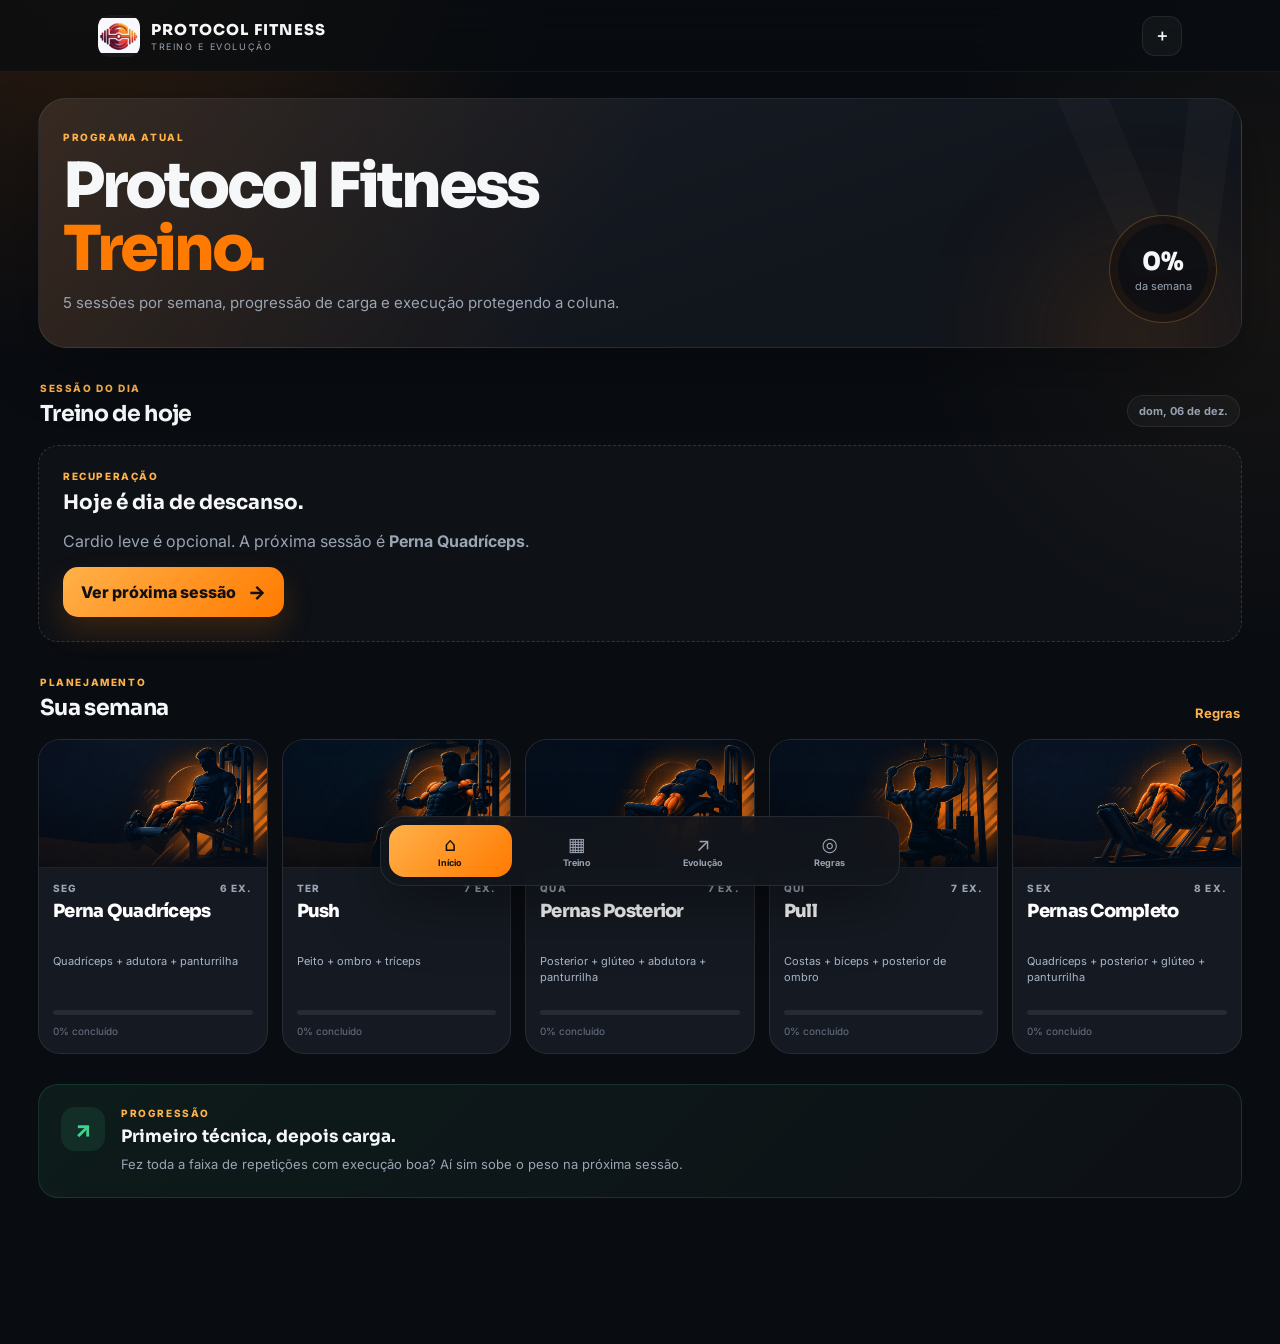
==== commit 01f832c8: "Add files via upload" ====
--- a/index.html
+++ b/index.html
@@ -3,11 +3,10 @@
 <head>
   <meta charset="utf-8">
   <meta name="viewport" content="width=device-width, initial-scale=1, viewport-fit=cover">
-  <meta name="theme-color" content="#071522">
-  <meta name="description" content="Wanderson Performance: treino, dieta e evolução.">
-  <title>Wanderson Performance</title>
+  <meta name="theme-color" content="#0A0D12">
+  <meta name="description" content="Treino de ganho de volume com prioridade em pernas.">
+  <title>Protocol Fitness</title>
   <link rel="manifest" href="manifest.json">
-  <link rel="icon" href="assets/icons/icon-192.png">
   <link rel="preconnect" href="https://fonts.googleapis.com">
   <link rel="preconnect" href="https://fonts.gstatic.com" crossorigin>
   <link href="https://fonts.googleapis.com/css2?family=Inter:wght@400;500;600;700;800&family=Sora:wght@600;700;800&display=swap" rel="stylesheet">
@@ -16,160 +15,69 @@
 <body>
   <div class="app-shell">
     <header class="topbar">
-      <a class="brand" href="#dashboard" data-tab-target="dashboard" aria-label="Início">
-        <span class="brand-symbol">WP</span>
-        <span class="brand-copy"><strong>WANDERSON PERFORMANCE</strong><small>TREINO • DIETA • EVOLUÇÃO</small></span>
+      
+      <a class="brand" href="index.html" aria-label="Página inicial">
+        <img class="brand-logo" src="assets/icons/protocol-fitness-logo.png" alt="Protocol Fitness">
+        <span><strong>PROTOCOL FITNESS</strong><small>TREINO E EVOLUÇÃO</small></span>
       </a>
-      <button class="install-btn" id="installButton" hidden aria-label="Instalar aplicativo">Instalar</button>
+      <button class="icon-button" id="installButton" hidden aria-label="Instalar aplicativo">＋</button>
     </header>
 
-    <main class="page">
-      <section id="dashboard" class="tab-panel active" aria-labelledby="dashboard-title">
-        <article class="hero-panel">
-          <div class="hero-copy">
-            <span class="eyebrow">PROTOCOLO ATUAL</span>
-            <h1 id="dashboard-title">Seu corpo.<br><span>Seu progresso.</span></h1>
-            <p>Treino, dieta e evolução reunidos em uma experiência mais rápida, limpa e objetiva.</p>
-          </div>
-          <div class="hero-score">
-            <span>Meta</span>
-            <strong>98</strong>
-            <small>kg</small>
-          </div>
-        </article>
-
-        <div class="section-heading">
-          <div><span class="eyebrow">VISÃO GERAL</span><h2>Indicadores atuais</h2></div>
-          <span class="date-chip" id="todayLabel"></span>
+    <main class="page home-page">
+      <section class="hero">
+        <div class="hero-copy">
+          <span class="eyebrow">PROGRAMA ATUAL</span>
+          <h1>Protocol Fitness <span>Treino.</span></h1>
+          <p>5 sessões por semana, progressão de carga e execução protegendo a coluna.</p>
         </div>
-
-        <div class="metric-grid">
-          <article class="metric-card primary">
-            <div class="metric-icon">↘</div><span>Peso atual</span><strong id="pesoAtual">102,7 kg</strong>
-            <div class="metric-progress"><i id="pesoProgress"></i></div><small>Meta: 98 kg</small>
-          </article>
-          <article class="metric-card">
-            <div class="metric-icon">◎</div><span>Cintura</span><strong id="cinturaAtual">100 cm</strong><small>Meta: abaixo de 100 cm</small>
-          </article>
-          <article class="metric-card">
-            <div class="metric-icon">◇</div><span>Gordura visceral</span><strong>13</strong><small>Objetivo: reduzir</small>
-          </article>
-          <article class="metric-card">
-            <div class="metric-icon">⌁</div><span>Braço</span><strong>45,4 / 45,0</strong><small>Meta: pelo menos 45 cm</small>
-          </article>
+        <div class="hero-stat">
+          <strong id="weekPercent">0%</strong>
+          <span>da semana</span>
         </div>
-
-        <div class="dashboard-grid">
-          <article class="panel-card goals-card">
-            <div class="card-heading"><div><span class="eyebrow">60 DIAS</span><h3>Metas do ciclo</h3></div><span class="status-dot"></span></div>
-            <div class="goal-list">
-              <div><span>Peso</span><strong>98 kg</strong></div>
-              <div><span>Cintura</span><strong>&lt; 100 cm</strong></div>
-              <div><span>Braço</span><strong>≥ 45 cm</strong></div>
-              <div><span>Gordura visceral</span><strong>Reduzir</strong></div>
-            </div>
-          </article>
-
-          <article class="panel-card quick-card">
-            <div class="card-heading"><div><span class="eyebrow">REGISTRO</span><h3>Atualização rápida</h3></div></div>
-            <form id="quickForm" class="quick-form">
-              <label><span>Peso de hoje</span><div class="input-unit"><input id="pesoInput" type="number" step="0.1" inputmode="decimal" placeholder="Ex.: 101.8"><b>kg</b></div></label>
-              <label><span>Cintura</span><div class="input-unit"><input id="cinturaInput" type="number" step="0.1" inputmode="decimal" placeholder="Ex.: 99.2"><b>cm</b></div></label>
-              <button type="submit" class="primary-button">Salvar atualização <b>→</b></button>
-            </form>
-            <p class="helper-text">Os dados ficam salvos neste navegador.</p>
-          </article>
-        </div>
-
-        <button class="next-workout-card" data-tab-target="treino">
-          <div><span class="eyebrow">PRÓXIMA AÇÃO</span><h3>Continuar seu treino</h3><p id="nextWorkoutText">Escolha o dia e registre sua carga.</p></div>
-          <span class="next-arrow">→</span>
-        </button>
       </section>
 
-      <section id="treino" class="tab-panel" aria-labelledby="treino-title">
-        <div class="page-hero compact">
-          <div><span class="eyebrow">PUSH/PULL • PERNAS</span><h1 id="treino-title">Treino da semana</h1><p>Registre a carga e marque cada exercício concluído.</p></div>
+      <section class="section-block" aria-labelledby="todayTitle">
+        <div class="section-heading">
+          <div>
+            <span class="eyebrow">SESSÃO DO DIA</span>
+            <h2 id="todayTitle">Treino de hoje</h2>
+          </div>
+          <span class="date-pill" id="todayDate"></span>
         </div>
-
-        <article class="day-picker panel-card">
-          <label for="diaSelect">Escolha o dia</label>
-          <select id="diaSelect">
-            <option value="segunda">Segunda • Quadríceps</option>
-            <option value="terca">Terça • Push superior</option>
-            <option value="quarta">Quarta • Posteriores</option>
-            <option value="quinta">Quinta • Pull superior</option>
-            <option value="sexta">Sexta • Pernas mistas</option>
-          </select>
-        </article>
-
-        <article class="workout-cover" id="workoutCover">
-          <img id="workoutCoverImage" alt="">
-          <div class="workout-cover-copy"><span class="eyebrow" id="workoutDayLabel"></span><h2 id="workoutName"></h2><p id="workoutFocus"></p></div>
-        </article>
-
-        <article class="workout-summary panel-card">
-          <div><strong id="workoutProgressText">0 de 0 exercícios</strong><span>concluídos</span></div>
-          <b id="workoutProgressPercent">0%</b>
-          <div class="progress-track"><i id="workoutProgressBar"></i></div>
-        </article>
-
-        <div id="listaTreino" class="exercise-list"></div>
+        <div id="todayWorkout"></div>
       </section>
 
-      <section id="dieta" class="tab-panel" aria-labelledby="dieta-title">
-        <div class="page-hero compact">
-          <div><span class="eyebrow">PLANO ALIMENTAR</span><h1 id="dieta-title">Alimentação do dia</h1><p>Marque cada refeição concluída e acompanhe sua adesão.</p></div>
+      <section class="section-block" aria-labelledby="weekTitle">
+        <div class="section-heading">
+          <div>
+            <span class="eyebrow">PLANEJAMENTO</span>
+            <h2 id="weekTitle">Sua semana</h2>
+          </div>
+          <a class="text-link" href="orientacoes.html">Regras</a>
         </div>
-
-        <article class="meal-progress panel-card">
-          <div><strong id="dietProgressText">0 de 7 refeições</strong><span>concluídas</span></div><b id="dietProgressPercent">0%</b>
-          <div class="progress-track"><i id="dietProgressBar"></i></div>
-        </article>
-        <div id="listaDieta" class="meal-list"></div>
-
-        <article class="supplement-card">
-          <div class="supplement-icon">＋</div>
-          <div><span class="eyebrow">SUPLEMENTAÇÃO</span><h3>Suporte diário</h3><p>Creatina 5 g diariamente • Whey para completar proteína • BCAA opcional • Hipercalórico apenas quando não houver refeição sólida.</p></div>
-        </article>
+        <div class="week-grid" id="weekGrid"></div>
       </section>
 
-      <section id="progresso" class="tab-panel" aria-labelledby="progresso-title">
-        <div class="page-hero compact">
-          <div><span class="eyebrow">EVOLUÇÃO</span><h1 id="progresso-title">Controle semanal</h1><p>Compare o ponto de partida com os registros mais recentes.</p></div>
+      <section class="insight-card">
+        <div class="insight-icon">↗</div>
+        <div>
+          <span class="eyebrow">PROGRESSÃO</span>
+          <h3>Primeiro técnica, depois carga.</h3>
+          <p>Fez toda a faixa de repetições com execução boa? Aí sim sobe o peso na próxima sessão.</p>
         </div>
-
-        <div class="baseline-grid">
-          <article class="baseline-card"><span>Registro inicial</span><strong>102,7 kg</strong></article>
-          <article class="baseline-card"><span>Cintura inicial</span><strong>100 cm</strong></article>
-          <article class="baseline-card"><span>Braço</span><strong>45,4 / 45,0 cm</strong></article>
-          <article class="baseline-card"><span>Coxa</span><strong>68,5 / 68,6 cm</strong></article>
-        </div>
-
-        <article class="panel-card history-card">
-          <div class="card-heading"><div><span class="eyebrow">HISTÓRICO</span><h3>Últimas atualizações</h3></div><button class="text-button" id="clearHistory">Limpar</button></div>
-          <div id="historyList" class="history-list"></div>
-        </article>
-
-        <article class="panel-card photos-card">
-          <div class="card-heading"><div><span class="eyebrow">FOTOS</span><h3>Comparação visual</h3></div></div>
-          <p>Adicione fotos de frente, perfil ou costas. As miniaturas ficam somente neste navegador.</p>
-          <label class="photo-upload"><input id="photoInput" type="file" accept="image/*" multiple><span>＋</span><strong>Adicionar fotos</strong><small>JPG, PNG ou WebP</small></label>
-          <div id="photoGrid" class="photo-grid"></div>
-        </article>
       </section>
     </main>
 
     <nav class="bottom-nav" aria-label="Navegação principal">
-      <button class="nav-item active" data-tab-target="dashboard" aria-label="Início"><span>⌂</span><small>Início</small></button>
-      <button class="nav-item" data-tab-target="treino" aria-label="Treino"><span>▦</span><small>Treino</small></button>
-      <button class="nav-item" data-tab-target="dieta" aria-label="Dieta"><span>◉</span><small>Dieta</small></button>
-      <button class="nav-item" data-tab-target="progresso" aria-label="Evolução"><span>↗</span><small>Evolução</small></button>
+      <a class="nav-item active" href="index.html"><span>⌂</span><small>Início</small></a>
+      <a class="nav-item" href="#weekTitle"><span>▦</span><small>Treino</small></a>
+      <a class="nav-item" href="progresso.html"><span>↗</span><small>Evolução</small></a>
+      <a class="nav-item" href="orientacoes.html"><span>◎</span><small>Regras</small></a>
     </nav>
-
-    <div class="toast" id="toast" role="status" aria-live="polite"></div>
   </div>
 
+  <script src="js/treino-data.js"></script>
+  <script src="js/storage.js"></script>
   <script src="js/app.js"></script>
 </body>
-</html>+</html>
--- a/css/style.css
+++ b/css/style.css
@@ -1,202 +1,680 @@
 :root {
-  --bg: #050d16;
-  --bg-2: #071522;
-  --surface: #0b1d2e;
-  --surface-2: #102940;
-  --surface-3: #153450;
-  --line: rgba(143,197,240,.13);
-  --line-strong: rgba(143,197,240,.23);
-  --text: #f5f9fd;
-  --muted: #91a9bd;
-  --muted-2: #617b91;
-  --blue: #168ce8;
-  --blue-2: #52c5ff;
-  --blue-3: #0a66b2;
-  --green: #35d597;
-  --danger: #ff6c7a;
-  --shadow: 0 26px 70px rgba(0,0,0,.32);
-  --radius: 22px;
-  --radius-lg: 30px;
-  --safe-bottom: max(14px, env(safe-area-inset-bottom));
-}
+  --bg: #090C11;
+  --bg-soft: #0F131A;
+  --surface: #151A22;
+  --surface-2: #1B212B;
+  --surface-3: #222A35;
+  --line: rgba(255, 255, 255, .08);
+  --line-strong: rgba(255, 255, 255, .14);
+  --text: #F6F7F9;
+  --muted: #9AA4B2;
+  --muted-2: #697383;
+  --orange: #FF7A00;
+  --orange-2: #FFB14A;
+  --green: #40D28F;
+  --red: #FF5C67;
+  --shadow: 0 20px 60px rgba(0, 0, 0, .28);
+  --radius-sm: 14px;
+  --radius: 20px;
+  --radius-lg: 28px;
+  --safe-bottom: max(18px, env(safe-area-inset-bottom));
+}
+
 * { box-sizing: border-box; }
 html { scroll-behavior: smooth; }
 body {
   margin: 0;
-  min-height: 100vh;
   color: var(--text);
   background:
-    radial-gradient(circle at 10% -5%, rgba(22,140,232,.22), transparent 27rem),
-    radial-gradient(circle at 96% 25%, rgba(82,197,255,.07), transparent 24rem),
-    linear-gradient(180deg,var(--bg),var(--bg-2));
+    radial-gradient(circle at 8% -6%, rgba(255,122,0,.16), transparent 28rem),
+    radial-gradient(circle at 100% 20%, rgba(255,177,74,.06), transparent 24rem),
+    var(--bg);
   font-family: Inter, system-ui, -apple-system, BlinkMacSystemFont, "Segoe UI", sans-serif;
-}
-button, input, select { font: inherit; }
-button, a, select { -webkit-tap-highlight-color: transparent; }
-button { cursor: pointer; }
+  min-height: 100vh;
+}
+button, input { font: inherit; }
+button, a { -webkit-tap-highlight-color: transparent; }
 a { color: inherit; text-decoration: none; }
-img { max-width: 100%; display: block; }
-.app-shell { min-height: 100vh; padding-bottom: calc(90px + var(--safe-bottom)); }
-.page { width: min(100%, 1120px); margin: 0 auto; padding: 22px 18px 44px; }
+img { display: block; max-width: 100%; }
+
+.app-shell { min-height: 100vh; padding-bottom: calc(88px + var(--safe-bottom)); }
+.page { width: min(100%, 1120px); margin: 0 auto; padding: 18px 18px 40px; }
+
 .topbar {
-  position: sticky; top: 0; z-index: 40;
-  height: 74px; display: flex; align-items: center; justify-content: space-between;
-  padding: 0 max(18px,calc((100vw - 1120px)/2 + 18px));
+  position: sticky;
+  top: 0;
+  z-index: 20;
+  height: 72px;
+  display: flex;
+  align-items: center;
+  justify-content: space-between;
+  padding: 0 max(18px, calc((100vw - 1120px)/2 + 18px));
+  background: rgba(9,12,17,.76);
+  backdrop-filter: blur(18px);
   border-bottom: 1px solid rgba(255,255,255,.05);
-  background: rgba(5,13,22,.78); backdrop-filter: blur(20px);
 }
 .brand { display: inline-flex; align-items: center; gap: 11px; }
-.brand-symbol {
-  width: 42px; height: 42px; display: grid; place-items: center;
-  border-radius: 14px; font: 800 13px Sora; color: #eaf7ff;
-  background: linear-gradient(145deg,var(--blue-2),var(--blue-3));
-  box-shadow: 0 12px 30px rgba(22,140,232,.25), inset 0 0 0 1px rgba(255,255,255,.18);
-}
-.brand-copy strong { display:block; font:800 14px Sora; letter-spacing:.035em; }
-.brand-copy small { display:block; margin-top:3px; color:var(--muted); font-size:8px; letter-spacing:.16em; }
-.install-btn { border:1px solid var(--line); border-radius:12px; padding:9px 12px; color:#dff4ff; background:rgba(255,255,255,.04); font-weight:700; }
-.tab-panel { display:none; animation: panelIn .22s ease; }
-.tab-panel.active { display:block; }
-@keyframes panelIn { from {opacity:0; transform:translateY(5px)} to {opacity:1; transform:none} }
-.eyebrow { display:block; color:var(--blue-2); font-size:10px; font-weight:800; letter-spacing:.16em; }
-.hero-panel {
-  position:relative; min-height:270px; overflow:hidden; display:flex; justify-content:space-between; align-items:end; gap:24px;
-  padding:34px 28px; border:1px solid var(--line); border-radius:var(--radius-lg);
+.brand-mark {
+  width: 38px; height: 38px; display: grid; place-items: center;
+  border-radius: 12px; font: 800 18px Sora; color: #111;
+  background: linear-gradient(135deg, var(--orange-2), var(--orange));
+  box-shadow: 0 10px 30px rgba(255,122,0,.22);
+}
+.brand strong { display: block; font: 800 15px Sora; letter-spacing: .08em; }
+.brand small { display: block; margin-top: 2px; color: var(--muted); font-size: 9px; letter-spacing: .18em; }
+.page-brand { font: 800 13px Sora; letter-spacing: .14em; }
+.icon-button, .back-button {
+  width: 40px; height: 40px; border: 1px solid var(--line);
+  border-radius: 13px; background: rgba(255,255,255,.04); color: var(--text);
+  display: grid; place-items: center; cursor: pointer; font-weight: 800;
+}
+.back-button { font-size: 30px; line-height: 1; padding-bottom: 4px; }
+.icon-button.ghost { opacity: .55; cursor: default; }
+
+.hero {
+  position: relative;
+  overflow: hidden;
+  min-height: 248px;
+  margin-top: 8px;
+  padding: 32px 24px;
+  border: 1px solid var(--line);
+  border-radius: var(--radius-lg);
   background:
-    linear-gradient(120deg,rgba(22,140,232,.18),transparent 45%),
-    linear-gradient(150deg,#10263a,#091521 66%);
-  box-shadow:var(--shadow);
-}
-.hero-panel::before { content:"WP"; position:absolute; right:-20px; top:-48px; color:rgba(255,255,255,.025); font:800 260px/1 Sora; transform:rotate(-7deg); }
-.hero-panel::after { content:""; position:absolute; width:210px; height:210px; right:8%; bottom:-95px; border-radius:50%; background:var(--blue); filter:blur(95px); opacity:.3; }
-.hero-copy { position:relative; z-index:2; max-width:650px; }
-.hero-copy h1 { margin:12px 0 12px; font:800 clamp(38px,7vw,64px)/1.02 Sora; letter-spacing:-.055em; }
-.hero-copy h1 span { color:var(--blue-2); }
-.hero-copy p { margin:0; max-width:560px; color:#b7c7d4; line-height:1.65; }
-.hero-score { position:relative; z-index:2; width:116px; height:116px; flex:0 0 auto; border-radius:50%; display:grid; place-content:center; text-align:center; background:rgba(5,13,22,.72); border:1px solid rgba(82,197,255,.35); box-shadow:inset 0 0 0 9px rgba(82,197,255,.05); }
-.hero-score span,.hero-score small { color:var(--muted); font-size:10px; }
-.hero-score strong { font:800 34px Sora; line-height:1; margin:4px 0 2px; }
-.section-heading { margin:30px 2px 14px; display:flex; justify-content:space-between; align-items:end; gap:16px; }
-.section-heading h2 { margin:6px 0 0; font:700 23px Sora; letter-spacing:-.035em; }
-.date-chip { padding:8px 11px; border-radius:999px; border:1px solid var(--line); color:var(--muted); background:rgba(255,255,255,.035); font-size:11px; font-weight:700; }
-.metric-grid { display:grid; grid-template-columns:repeat(4,1fr); gap:12px; }
-.metric-card { position:relative; min-height:164px; padding:19px; overflow:hidden; border:1px solid var(--line); border-radius:var(--radius); background:linear-gradient(155deg,rgba(16,41,64,.96),rgba(9,25,40,.98)); }
-.metric-card.primary { border-color:rgba(82,197,255,.24); background:linear-gradient(155deg,rgba(15,67,105,.88),rgba(9,25,40,.98)); }
-.metric-icon { position:absolute; top:14px; right:14px; width:34px; height:34px; display:grid; place-items:center; border-radius:11px; background:rgba(82,197,255,.08); color:var(--blue-2); }
-.metric-card > span { color:var(--muted); font-size:11px; font-weight:700; }
-.metric-card > strong { display:block; margin:20px 0 9px; font:800 clamp(22px,3vw,31px) Sora; }
-.metric-card > small { color:var(--muted-2); font-size:10px; }
-.metric-progress { height:6px; overflow:hidden; margin:11px 0 8px; border-radius:99px; background:rgba(255,255,255,.07); }
-.metric-progress i { display:block; width:38%; height:100%; border-radius:inherit; background:linear-gradient(90deg,var(--blue),var(--blue-2)); }
-.dashboard-grid { display:grid; grid-template-columns:1fr 1fr; gap:14px; margin-top:16px; }
-.panel-card { padding:22px; border:1px solid var(--line); border-radius:var(--radius); background:linear-gradient(155deg,rgba(16,41,64,.84),rgba(9,25,40,.94)); box-shadow:0 14px 44px rgba(0,0,0,.13); }
-.card-heading { display:flex; justify-content:space-between; align-items:start; gap:16px; margin-bottom:16px; }
-.card-heading h3 { margin:7px 0 0; font:700 19px Sora; }
-.status-dot { width:10px; height:10px; border-radius:50%; background:var(--green); box-shadow:0 0 16px rgba(53,213,151,.8); }
-.goal-list { display:grid; gap:9px; }
-.goal-list div { display:flex; justify-content:space-between; align-items:center; padding:13px 14px; border-radius:14px; background:rgba(255,255,255,.032); border:1px solid rgba(255,255,255,.04); }
-.goal-list span { color:var(--muted); font-size:12px; }
-.goal-list strong { font-size:13px; }
-.quick-form { display:grid; grid-template-columns:1fr 1fr; gap:12px; }
-.quick-form label > span { display:block; margin-bottom:7px; color:var(--muted); font-size:11px; font-weight:700; }
-.input-unit { position:relative; }
-.input-unit input { width:100%; height:50px; padding:0 42px 0 13px; border:1px solid var(--line); border-radius:14px; outline:none; color:var(--text); background:rgba(3,13,23,.72); }
-.input-unit input:focus { border-color:rgba(82,197,255,.58); box-shadow:0 0 0 3px rgba(82,197,255,.08); }
-.input-unit b { position:absolute; right:12px; top:50%; transform:translateY(-50%); color:var(--muted-2); font-size:10px; }
-.primary-button { grid-column:1/-1; min-height:50px; padding:0 17px; display:flex; align-items:center; justify-content:space-between; border:0; border-radius:15px; color:white; background:linear-gradient(135deg,var(--blue-2),var(--blue-3)); font-weight:800; box-shadow:0 14px 34px rgba(22,140,232,.22); }
-.helper-text { margin:12px 0 0; color:var(--muted-2); font-size:10px; }
-.next-workout-card { width:100%; margin-top:16px; padding:20px 22px; display:flex; justify-content:space-between; align-items:center; text-align:left; color:var(--text); border:1px solid rgba(82,197,255,.18); border-radius:var(--radius); background:linear-gradient(135deg,rgba(22,140,232,.1),rgba(255,255,255,.025)); }
-.next-workout-card h3 { margin:7px 0 6px; font:700 18px Sora; }
-.next-workout-card p { margin:0; color:var(--muted); font-size:12px; }
-.next-arrow { width:46px; height:46px; display:grid; place-items:center; border-radius:15px; color:white; background:linear-gradient(135deg,var(--blue-2),var(--blue-3)); font-size:22px; }
-.page-hero { padding:25px 3px 14px; }
-.page-hero h1 { margin:10px 0 9px; font:800 clamp(32px,6vw,52px)/1.05 Sora; letter-spacing:-.05em; }
-.page-hero p { margin:0; color:var(--muted); }
-.day-picker { padding:16px 18px; }
-.day-picker label { display:block; margin-bottom:8px; color:var(--muted); font-size:11px; font-weight:700; }
-.day-picker select { width:100%; height:52px; padding:0 14px; border:1px solid var(--line); border-radius:15px; outline:none; color:var(--text); background:#071725; }
-.workout-cover { position:relative; min-height:275px; overflow:hidden; margin-top:14px; border:1px solid var(--line); border-radius:var(--radius-lg); box-shadow:var(--shadow); }
-.workout-cover img { position:absolute; inset:0; width:100%; height:100%; object-fit:cover; object-position:center right; }
-.workout-cover::after { content:""; position:absolute; inset:0; background:linear-gradient(90deg,rgba(4,12,20,.98),rgba(4,12,20,.75) 48%,rgba(4,12,20,.06)); }
-.workout-cover-copy { position:absolute; z-index:2; left:26px; right:26px; bottom:25px; max-width:60%; }
-.workout-cover-copy h2 { margin:8px 0 7px; font:800 clamp(29px,6vw,48px)/1.04 Sora; letter-spacing:-.05em; }
-.workout-cover-copy p { margin:0; color:#c5d7e5; }
-.workout-summary,.meal-progress { margin-top:14px; display:grid; grid-template-columns:1fr auto; gap:8px 18px; align-items:center; }
-.workout-summary div,.meal-progress div { display:flex; gap:7px; align-items:baseline; }
-.workout-summary span,.meal-progress span { color:var(--muted); font-size:11px; }
-.progress-track { grid-column:1/-1; height:8px; overflow:hidden; border-radius:99px; background:rgba(255,255,255,.07); }
-.progress-track i { display:block; width:0; height:100%; border-radius:inherit; background:linear-gradient(90deg,var(--blue),var(--blue-2)); transition:width .2s ease; }
-.exercise-list,.meal-list { display:grid; gap:13px; margin-top:16px; }
-.exercise-card { display:grid; grid-template-columns:1fr minmax(150px,220px) 48px; gap:14px; align-items:center; padding:18px; border:1px solid var(--line); border-radius:20px; background:linear-gradient(155deg,rgba(16,41,64,.84),rgba(9,25,40,.95)); }
-.exercise-card.done { border-color:rgba(53,213,151,.26); }
-.exercise-card h3 { margin:0 0 6px; font:700 16px Sora; }
-.exercise-card p { margin:0; color:var(--muted); font-size:12px; }
-.weight-input { position:relative; }
-.weight-input input { width:100%; height:48px; padding:0 38px 0 13px; border:1px solid var(--line); border-radius:14px; outline:none; color:var(--text); background:rgba(3,13,23,.72); }
-.weight-input input:focus { border-color:rgba(82,197,255,.58); box-shadow:0 0 0 3px rgba(82,197,255,.08); }
-.weight-input span { position:absolute; right:11px; top:50%; transform:translateY(-50%); color:var(--muted-2); font-size:10px; }
-.done-toggle { width:46px; height:46px; border:1px solid var(--line); border-radius:14px; color:transparent; background:rgba(255,255,255,.035); font-size:20px; font-weight:900; }
-.done-toggle.done { color:#052018; background:var(--green); border-color:transparent; }
-.meal-card { display:grid; grid-template-columns:66px 1fr 46px; gap:14px; align-items:center; padding:17px; border:1px solid var(--line); border-radius:20px; background:linear-gradient(155deg,rgba(16,41,64,.84),rgba(9,25,40,.95)); }
-.meal-time { width:56px; height:56px; display:grid; place-items:center; border-radius:16px; color:var(--blue-2); background:rgba(82,197,255,.08); border:1px solid rgba(82,197,255,.12); font-weight:800; font-size:12px; }
-.meal-card h3 { margin:0 0 5px; font:700 15px Sora; }
-.meal-card p { margin:0; color:var(--muted); font-size:12px; line-height:1.5; }
-.supplement-card { margin-top:16px; display:grid; grid-template-columns:auto 1fr; gap:15px; padding:21px; border:1px solid rgba(82,197,255,.19); border-radius:var(--radius); background:linear-gradient(135deg,rgba(22,140,232,.09),rgba(255,255,255,.02)); }
-.supplement-icon { width:46px; height:46px; display:grid; place-items:center; border-radius:15px; color:var(--blue-2); background:rgba(82,197,255,.1); font-size:23px; }
-.supplement-card h3 { margin:7px 0 7px; font:700 17px Sora; }
-.supplement-card p { margin:0; color:var(--muted); font-size:12px; line-height:1.55; }
-.baseline-grid { display:grid; grid-template-columns:repeat(4,1fr); gap:12px; margin-top:10px; }
-.baseline-card { min-height:120px; padding:18px; border:1px solid var(--line); border-radius:var(--radius); background:linear-gradient(155deg,rgba(16,41,64,.84),rgba(9,25,40,.95)); }
-.baseline-card span { color:var(--muted); font-size:11px; }
-.baseline-card strong { display:block; margin-top:17px; font:800 22px Sora; }
-.history-card,.photos-card { margin-top:15px; }
-.text-button { border:0; padding:5px; color:var(--blue-2); background:transparent; font-size:11px; font-weight:700; }
-.history-list { display:grid; gap:9px; }
-.history-item { display:flex; justify-content:space-between; align-items:center; gap:14px; padding:13px 14px; border-radius:14px; background:rgba(255,255,255,.028); }
-.history-item strong { font-size:13px; }
-.history-item p { margin:4px 0 0; color:var(--muted-2); font-size:10px; }
-.history-values { text-align:right; color:var(--blue-2); font-size:11px; font-weight:700; }
-.empty-state { padding:22px; text-align:center; color:var(--muted); border:1px dashed var(--line); border-radius:16px; font-size:12px; }
-.photos-card > p { margin:-5px 0 16px; color:var(--muted); font-size:12px; line-height:1.5; }
-.photo-upload { min-height:110px; display:grid; place-content:center; justify-items:center; gap:3px; border:1px dashed var(--line-strong); border-radius:18px; color:var(--muted); background:rgba(255,255,255,.02); cursor:pointer; }
-.photo-upload input { display:none; }
-.photo-upload span { color:var(--blue-2); font-size:25px; }
-.photo-upload strong { color:var(--text); font-size:13px; }
-.photo-upload small { font-size:9px; }
-.photo-grid { display:grid; grid-template-columns:repeat(4,1fr); gap:9px; margin-top:12px; }
-.photo-item { position:relative; aspect-ratio:3/4; overflow:hidden; border-radius:15px; border:1px solid var(--line); background:#071522; }
-.photo-item img { width:100%; height:100%; object-fit:cover; }
-.photo-item button { position:absolute; top:7px; right:7px; width:28px; height:28px; border:0; border-radius:10px; color:white; background:rgba(0,0,0,.58); }
-.bottom-nav { position:fixed; z-index:50; left:50%; bottom:13px; transform:translateX(-50%); width:min(calc(100% - 24px),520px); display:grid; grid-template-columns:repeat(4,1fr); gap:4px; padding:8px; padding-bottom:max(8px,env(safe-area-inset-bottom)); border:1px solid rgba(255,255,255,.09); border-radius:23px; background:rgba(9,25,40,.88); backdrop-filter:blur(20px); box-shadow:0 24px 65px rgba(0,0,0,.4); }
-.nav-item { min-height:53px; display:grid; place-content:center; justify-items:center; gap:3px; border:0; border-radius:16px; color:var(--muted); background:transparent; }
-.nav-item span { font-size:19px; line-height:1; }
-.nav-item small { font-size:9px; font-weight:700; }
-.nav-item.active { color:white; background:linear-gradient(135deg,var(--blue-2),var(--blue-3)); box-shadow:0 10px 25px rgba(22,140,232,.24); }
-.toast { position:fixed; z-index:80; left:50%; bottom:92px; transform:translate(-50%,20px); opacity:0; pointer-events:none; padding:11px 15px; border-radius:13px; color:white; background:#123450; border:1px solid var(--line-strong); box-shadow:var(--shadow); font-size:12px; transition:.22s ease; }
-.toast.show { opacity:1; transform:translate(-50%,0); }
-@media (max-width:900px) { .metric-grid,.baseline-grid { grid-template-columns:repeat(2,1fr); } }
-@media (max-width:700px) { .dashboard-grid { grid-template-columns:1fr; } .hero-panel { min-height:315px; align-items:start; padding:28px 22px; } .hero-score { position:absolute; right:20px; bottom:20px; width:96px; height:96px; } .hero-score strong { font-size:28px; } .quick-form { grid-template-columns:1fr; } .primary-button { grid-column:auto; } }
-@media (max-width:620px) {
-  .page { padding:16px 14px 36px; }
-  .topbar { height:68px; padding-inline:14px; }
-  .brand-symbol { width:38px; height:38px; }
-  .brand-copy strong { font-size:11px; }
-  .brand-copy small { font-size:7px; letter-spacing:.11em; }
-  .hero-copy h1 { font-size:39px; }
-  .metric-grid { gap:10px; }
-  .metric-card { min-height:150px; padding:15px; }
-  .metric-card > strong { font-size:22px; }
-  .workout-cover { min-height:305px; }
-  .workout-cover::after { background:linear-gradient(0deg,rgba(4,12,20,.98),rgba(4,12,20,.68) 55%,rgba(4,12,20,.1)); }
-  .workout-cover-copy { max-width:none; left:20px; right:20px; bottom:20px; }
-  .exercise-card { grid-template-columns:1fr 48px; gap:12px; }
-  .weight-input { grid-column:1/-1; grid-row:2; }
-  .done-toggle { grid-column:2; grid-row:1; }
-  .meal-card { grid-template-columns:56px 1fr 42px; padding:14px; gap:11px; }
-  .meal-time { width:50px; height:50px; }
-  .baseline-grid { gap:10px; }
-  .baseline-card { min-height:105px; padding:14px; }
-  .baseline-card strong { font-size:18px; }
-  .photo-grid { grid-template-columns:repeat(3,1fr); }
-}
-@media (max-width:390px) { .metric-grid,.baseline-grid { grid-template-columns:1fr 1fr; } .metric-card { min-height:142px; } .brand-copy strong { max-width:190px; white-space:nowrap; overflow:hidden; text-overflow:ellipsis; } }
+    linear-gradient(115deg, rgba(255,122,0,.13), transparent 48%),
+    linear-gradient(160deg, #191E27, #11151C 68%);
+  box-shadow: var(--shadow);
+}
+.hero::before {
+  content: "V";
+  position: absolute; right: -18px; top: -44px;
+  font: 800 260px/1 Sora; color: rgba(255,255,255,.025);
+  transform: rotate(-8deg);
+}
+.hero::after {
+  content: "";
+  position: absolute; width: 160px; height: 160px; right: 22px; bottom: -70px;
+  border-radius: 50%; background: var(--orange); filter: blur(80px); opacity: .22;
+}
+.hero-copy { position: relative; z-index: 1; max-width: 620px; }
+.eyebrow {
+  display: block;
+  color: var(--orange-2);
+  font-size: 10px;
+  font-weight: 800;
+  letter-spacing: .16em;
+}
+.hero h1, .progress-hero h1, .rules-hero h1 {
+  margin: 12px 0 10px;
+  font: 800 clamp(34px, 7vw, 62px)/1.02 Sora;
+  letter-spacing: -.05em;
+}
+.hero h1 span, .progress-hero h1 span { color: var(--orange); }
+.hero p, .progress-hero p, .rules-hero p {
+  margin: 0; max-width: 600px; color: var(--muted);
+  font-size: 15px; line-height: 1.6;
+}
+.hero-stat {
+  position: absolute; z-index: 2; right: 24px; bottom: 24px;
+  width: 108px; height: 108px; border-radius: 50%;
+  display: grid; place-content: center; text-align: center;
+  background: rgba(9,12,17,.72);
+  border: 1px solid rgba(255,177,74,.28);
+  box-shadow: inset 0 0 0 8px rgba(255,122,0,.05);
+}
+.hero-stat strong { font: 800 25px Sora; }
+.hero-stat span { margin-top: 2px; color: var(--muted); font-size: 11px; }
+
+.section-block { margin-top: 30px; }
+.section-heading {
+  display: flex; justify-content: space-between; align-items: end;
+  gap: 18px; margin-bottom: 14px; padding: 0 2px;
+}
+.section-heading h2 { margin: 6px 0 0; font: 700 22px Sora; letter-spacing: -.03em; }
+.date-pill {
+  padding: 8px 11px; border-radius: 999px; border: 1px solid var(--line);
+  background: rgba(255,255,255,.035); color: var(--muted); font-size: 11px; font-weight: 700;
+}
+.text-link { color: var(--orange-2); font-size: 13px; font-weight: 700; }
+
+.today-card {
+  position: relative; min-height: 290px; overflow: hidden; border-radius: var(--radius-lg);
+  border: 1px solid var(--line); background: var(--surface); box-shadow: var(--shadow);
+}
+.today-card .cover-image { position: absolute; inset: 0; width: 100%; height: 100%; object-fit: cover; }
+.today-card::after {
+  content: ""; position: absolute; inset: 0;
+  background: linear-gradient(90deg, rgba(8,11,16,.98) 0%, rgba(8,11,16,.82) 48%, rgba(8,11,16,.1) 100%);
+}
+.today-content { position: relative; z-index: 2; max-width: 66%; padding: 28px; }
+.today-content h3 { margin: 9px 0 8px; font: 800 clamp(27px, 6vw, 42px)/1.05 Sora; letter-spacing: -.05em; }
+.today-content p { margin: 0 0 18px; color: #C3CAD4; line-height: 1.5; }
+.meta-row { display: flex; flex-wrap: wrap; gap: 8px; margin-bottom: 22px; }
+.meta-chip {
+  padding: 8px 10px; border-radius: 999px; background: rgba(255,255,255,.07);
+  border: 1px solid rgba(255,255,255,.07); color: #D8DDE5; font-size: 11px; font-weight: 700;
+}
+.primary-button, .secondary-button, .finish-button {
+  border: 0; border-radius: 15px; cursor: pointer; font-weight: 800;
+}
+.primary-button {
+  display: inline-flex; align-items: center; justify-content: center; gap: 12px;
+  min-height: 50px; padding: 0 18px; background: linear-gradient(135deg, var(--orange-2), var(--orange));
+  color: #111; box-shadow: 0 14px 30px rgba(255,122,0,.18);
+}
+.primary-button span { font-size: 19px; }
+.primary-button.compact { min-height: 46px; }
+.secondary-button {
+  min-height: 46px; padding: 0 14px; color: var(--text);
+  border: 1px solid var(--line); background: rgba(255,255,255,.05);
+}
+.text-button { border: 0; background: transparent; color: var(--muted); cursor: pointer; font-weight: 700; }
+
+.rest-card {
+  padding: 24px; border: 1px dashed var(--line-strong); border-radius: var(--radius);
+  background: rgba(255,255,255,.025); color: var(--muted);
+}
+.rest-card h3 { color: var(--text); margin: 8px 0; font: 700 20px Sora; }
+
+.week-grid { display: grid; grid-template-columns: repeat(5, minmax(0,1fr)); gap: 12px; }
+.week-card {
+  position: relative; min-height: 240px; overflow: hidden;
+  border: 1px solid var(--line); border-radius: var(--radius);
+  background: var(--surface); transition: transform .2s ease, border-color .2s ease;
+}
+.week-card:hover { transform: translateY(-3px); border-color: rgba(255,177,74,.28); }
+.week-card img { width: 100%; height: 120px; object-fit: cover; border-bottom: 1px solid var(--line); }
+.week-card-body { padding: 15px; }
+.week-card-day { display: flex; justify-content: space-between; color: var(--muted); font-size: 10px; font-weight: 800; letter-spacing: .12em; }
+.week-card h3 { margin: 10px 0 7px; font: 700 16px/1.15 Sora; letter-spacing: -.03em; }
+.week-card p { margin: 0; color: var(--muted); font-size: 11px; line-height: 1.45; min-height: 32px; }
+.mini-progress { height: 5px; margin-top: 14px; border-radius: 99px; overflow: hidden; background: rgba(255,255,255,.07); }
+.mini-progress span { display: block; height: 100%; border-radius: inherit; background: linear-gradient(90deg, var(--orange), var(--orange-2)); }
+.week-card-status { margin-top: 8px; color: var(--muted-2); font-size: 10px; }
+.week-card-status.done { color: var(--green); }
+
+.insight-card {
+  margin-top: 30px; display: grid; grid-template-columns: auto 1fr; gap: 16px;
+  padding: 22px; border-radius: var(--radius); border: 1px solid rgba(64,210,143,.16);
+  background: linear-gradient(135deg, rgba(64,210,143,.08), rgba(255,255,255,.02));
+}
+.insight-icon {
+  width: 44px; height: 44px; display: grid; place-items: center; border-radius: 14px;
+  background: rgba(64,210,143,.1); color: var(--green); font-size: 22px; font-weight: 800;
+}
+.insight-card h3 { margin: 7px 0 7px; font: 700 17px Sora; }
+.insight-card p { margin: 0; color: var(--muted); font-size: 13px; line-height: 1.55; }
+
+.bottom-nav {
+  position: fixed; z-index: 30; left: 50%; bottom: 14px;
+  width: min(calc(100% - 24px), 520px); transform: translateX(-50%);
+  display: grid; grid-template-columns: repeat(4,1fr); gap: 4px;
+  padding: 8px; padding-bottom: max(8px, env(safe-area-inset-bottom));
+  border: 1px solid rgba(255,255,255,.09); border-radius: 22px;
+  background: rgba(18,22,29,.86); backdrop-filter: blur(18px); box-shadow: 0 22px 60px rgba(0,0,0,.36);
+}
+.nav-item {
+  min-height: 52px; border-radius: 16px; display: grid; place-content: center; justify-items: center;
+  gap: 3px; color: var(--muted); transition: .2s ease;
+}
+.nav-item span { font-size: 19px; line-height: 1; }
+.nav-item small { font-size: 9px; font-weight: 700; }
+.nav-item.active { color: #111; background: linear-gradient(135deg, var(--orange-2), var(--orange)); }
+
+/* Workout */
+.workout-cover {
+  position: relative; min-height: 280px; overflow: hidden; border: 1px solid var(--line);
+  border-radius: var(--radius-lg); background: var(--surface); box-shadow: var(--shadow);
+}
+.workout-cover img { position: absolute; inset: 0; width: 100%; height: 100%; object-fit: cover; }
+.workout-cover::after { content: ""; position: absolute; inset: 0; background: linear-gradient(0deg, rgba(9,12,17,.98), rgba(9,12,17,.12)); }
+.workout-cover-copy { position: absolute; z-index: 2; left: 24px; right: 24px; bottom: 24px; }
+.workout-cover h1 { margin: 8px 0 8px; font: 800 clamp(30px,6vw,52px)/1.04 Sora; letter-spacing: -.05em; }
+.workout-cover p { margin: 0; color: #CED4DD; }
+.workout-progress-card {
+  margin-top: 14px; padding: 18px; border: 1px solid var(--line); border-radius: var(--radius);
+  background: var(--surface);
+}
+.progress-copy { display: flex; justify-content: space-between; align-items: center; margin-bottom: 12px; }
+.progress-copy div { display: flex; gap: 7px; align-items: baseline; }
+.progress-copy span { color: var(--muted); font-size: 12px; }
+.progress-track { height: 8px; overflow: hidden; border-radius: 99px; background: rgba(255,255,255,.07); }
+.progress-track span { display: block; width: 0; height: 100%; border-radius: inherit; background: linear-gradient(90deg,var(--orange),var(--orange-2)); transition: width .25s ease; }
+.exercise-list { display: grid; gap: 14px; margin-top: 20px; }
+.exercise-card {
+  border: 1px solid var(--line); border-radius: var(--radius); overflow: hidden;
+  background: linear-gradient(160deg, rgba(255,255,255,.035), rgba(255,255,255,.015));
+}
+.exercise-card-head { display: grid; grid-template-columns: 52px 1fr auto; gap: 13px; align-items: center; padding: 18px; }
+.exercise-index {
+  width: 52px; height: 52px; display: grid; place-items: center; border-radius: 16px;
+  background: linear-gradient(135deg, rgba(255,177,74,.14), rgba(255,122,0,.06));
+  color: var(--orange-2); border: 1px solid rgba(255,177,74,.16); font: 800 14px Sora;
+}
+.exercise-title h2 { margin: 0 0 5px; font: 700 17px/1.2 Sora; letter-spacing: -.03em; }
+.exercise-title p { margin: 0; color: var(--muted); font-size: 11px; }
+.exercise-badge { padding: 7px 9px; border-radius: 999px; background: rgba(255,255,255,.05); color: var(--muted); font-size: 10px; font-weight: 800; }
+.exercise-note { margin: 0 18px 16px; padding: 12px 14px; border-left: 3px solid var(--orange); border-radius: 0 10px 10px 0; background: rgba(255,122,0,.06); color: #C9D0D9; font-size: 12px; line-height: 1.5; }
+.set-table { border-top: 1px solid var(--line); }
+.set-row {
+  display: grid; grid-template-columns: 42px minmax(76px,1fr) minmax(76px,1fr) 48px;
+  gap: 9px; align-items: center; padding: 11px 18px; border-bottom: 1px solid rgba(255,255,255,.05);
+}
+.set-row:last-child { border-bottom: 0; }
+.set-number { color: var(--muted); font-size: 11px; font-weight: 800; }
+.input-wrap { position: relative; }
+.input-wrap input {
+  width: 100%; height: 42px; padding: 0 30px 0 11px; color: var(--text);
+  border: 1px solid var(--line); border-radius: 12px; outline: none; background: rgba(255,255,255,.035);
+}
+.input-wrap input:focus { border-color: rgba(255,122,0,.55); box-shadow: 0 0 0 3px rgba(255,122,0,.08); }
+.input-wrap span { position: absolute; right: 9px; top: 50%; transform: translateY(-50%); color: var(--muted-2); font-size: 9px; }
+.set-check {
+  width: 42px; height: 42px; border-radius: 13px; border: 1px solid var(--line);
+  background: rgba(255,255,255,.035); color: var(--muted); cursor: pointer; font-weight: 800;
+}
+.set-check.done { color: #07130D; background: var(--green); border-color: transparent; }
+.finish-button {
+  width: 100%; min-height: 56px; margin-top: 20px; padding: 0 20px;
+  display: flex; align-items: center; justify-content: space-between;
+  color: #111; background: linear-gradient(135deg,var(--orange-2),var(--orange));
+  box-shadow: 0 16px 36px rgba(255,122,0,.18);
+}
+.timer-sheet {
+  position: fixed; z-index: 50; inset: 0; display: none; align-items: end; justify-content: center;
+  background: rgba(0,0,0,.56); backdrop-filter: blur(8px);
+}
+.timer-sheet.open { display: flex; }
+.timer-panel {
+  width: min(100%, 520px); padding: 12px 22px calc(24px + env(safe-area-inset-bottom));
+  text-align: center; border-radius: 28px 28px 0 0; border: 1px solid var(--line);
+  background: #151A22; box-shadow: 0 -20px 70px rgba(0,0,0,.4);
+}
+.timer-grip { width: 44px; height: 4px; margin: 0 auto 22px; border-radius: 99px; background: rgba(255,255,255,.15); }
+.timer-value { display: block; margin: 8px 0; font: 800 58px Sora; letter-spacing: -.06em; }
+.timer-panel p { margin: 0 0 20px; color: var(--muted); }
+.timer-actions { display: grid; grid-template-columns: 1fr 1.3fr 1fr; gap: 10px; margin-bottom: 12px; }
+
+/* Progress */
+.progress-hero, .rules-hero { padding: 24px 2px 8px; }
+.metric-grid { display: grid; grid-template-columns: repeat(3,1fr); gap: 12px; margin-top: 22px; }
+.metric-card {
+  min-height: 130px; padding: 18px; border-radius: var(--radius);
+  border: 1px solid var(--line); background: var(--surface);
+}
+.metric-card span { color: var(--muted); font-size: 11px; font-weight: 700; }
+.metric-card strong { display: block; margin: 12px 0 5px; font: 800 31px Sora; }
+.metric-card small { color: var(--muted-2); }
+.chart-card { padding: 20px; border: 1px solid var(--line); border-radius: var(--radius); background: var(--surface); }
+.chart-row { display: grid; grid-template-columns: 84px 1fr 40px; gap: 12px; align-items: center; margin: 14px 0; }
+.chart-row span { color: var(--muted); font-size: 11px; font-weight: 700; }
+.chart-bar { height: 10px; border-radius: 99px; overflow: hidden; background: rgba(255,255,255,.06); }
+.chart-bar i { display: block; height: 100%; border-radius: inherit; background: linear-gradient(90deg,var(--orange),var(--orange-2)); }
+.chart-row strong { text-align: right; font-size: 11px; }
+.history-list { display: grid; gap: 10px; }
+.history-item {
+  display: flex; justify-content: space-between; gap: 16px; align-items: center;
+  padding: 16px; border: 1px solid var(--line); border-radius: 16px; background: rgba(255,255,255,.025);
+}
+.history-item h3 { margin: 0 0 5px; font: 700 14px Sora; }
+.history-item p { margin: 0; color: var(--muted); font-size: 11px; }
+.history-item strong { color: var(--green); font-size: 12px; }
+.empty-state { padding: 24px; text-align: center; border: 1px dashed var(--line); border-radius: var(--radius); color: var(--muted); }
+
+/* Rules */
+.rule-card {
+  display: grid; grid-template-columns: auto 1fr; gap: 18px; margin-top: 20px; padding: 22px;
+  border: 1px solid rgba(255,122,0,.18); border-radius: var(--radius);
+  background: linear-gradient(135deg, rgba(255,122,0,.07), rgba(255,255,255,.02));
+}
+.rule-card.warning { border-color: rgba(255,92,103,.18); background: linear-gradient(135deg, rgba(255,92,103,.07), rgba(255,255,255,.02)); }
+.rule-card-icon {
+  width: 46px; height: 46px; display: grid; place-items: center; border-radius: 15px;
+  color: var(--orange-2); background: rgba(255,122,0,.1); font: 800 12px Sora;
+}
+.rule-card.warning .rule-card-icon { color: var(--red); background: rgba(255,92,103,.1); }
+.rule-card h2 { margin: 7px 0 10px; font: 700 20px Sora; }
+.rule-card ul { margin: 0; padding-left: 18px; color: var(--muted); line-height: 1.62; font-size: 13px; }
+.rule-card li + li { margin-top: 8px; }
+.cycle-list { display: grid; gap: 10px; }
+.cycle-item {
+  display: grid; grid-template-columns: 48px 1fr; gap: 14px; align-items: start;
+  padding: 18px; border: 1px solid var(--line); border-radius: 16px; background: rgba(255,255,255,.025);
+}
+.cycle-item > span { color: var(--orange-2); font: 800 13px Sora; }
+.cycle-item strong { font: 700 14px Sora; }
+.cycle-item p { margin: 6px 0 0; color: var(--muted); font-size: 12px; line-height: 1.5; }
+.medical-note {
+  margin-top: 18px; padding: 16px; border-radius: 14px; border: 1px solid var(--line);
+  color: var(--muted-2); font-size: 11px; line-height: 1.5;
+}
+
+@media (max-width: 900px) {
+  .week-grid { grid-template-columns: repeat(2, minmax(0,1fr)); }
+  .week-card:last-child { grid-column: 1 / -1; }
+}
+@media (max-width: 620px) {
+  .page { padding-inline: 14px; }
+  .topbar { padding-inline: 14px; }
+  .hero { min-height: 315px; padding: 25px 20px; }
+  .hero-copy { max-width: 100%; }
+  .hero-stat { width: 92px; height: 92px; right: 18px; bottom: 18px; }
+  .today-card { min-height: 360px; }
+  .today-card::after { background: linear-gradient(0deg, rgba(8,11,16,.98) 0%, rgba(8,11,16,.82) 58%, rgba(8,11,16,.1) 100%); }
+  .today-content { position: absolute; left: 0; right: 0; bottom: 0; max-width: none; padding: 22px; }
+  .today-content h3 { font-size: 31px; }
+  .week-grid { grid-template-columns: 1fr 1fr; gap: 10px; }
+  .week-card { min-height: 230px; }
+  .week-card img { height: 110px; }
+  .week-card:last-child { grid-column: 1 / -1; }
+  .metric-grid { grid-template-columns: 1fr; }
+  .metric-card { min-height: 112px; }
+  .exercise-card-head { grid-template-columns: 46px 1fr; }
+  .exercise-index { width: 46px; height: 46px; }
+  .exercise-badge { grid-column: 2; justify-self: start; margin-top: -7px; }
+  .set-row { grid-template-columns: 34px minmax(68px,1fr) minmax(68px,1fr) 42px; padding-inline: 12px; gap: 7px; }
+  .input-wrap input { padding-left: 8px; padding-right: 26px; }
+  .rule-card { grid-template-columns: 1fr; }
+  .chart-row { grid-template-columns: 68px 1fr 34px; gap: 8px; }
+}
+/* --- Ajustes v2 --- */
+.brand-compact { gap: 10px; }
+.brand-compact .brand-mark { width: 34px; height: 34px; font-size: 13px; }
+.brand-compact strong { font-size: 13px; }
+.brand-compact small { font-size: 8px; }
+
+.week-card {
+  min-height: 250px;
+}
+.week-card img {
+  height: 128px;
+  object-fit: cover;
+}
+.week-card-body {
+  padding: 14px;
+}
+.week-card h3.week-title {
+  margin: 10px 0 7px;
+  font: 800 20px/1.04 Sora;
+  letter-spacing: -.045em;
+  color: #fff;
+  min-height: 42px;
+  word-break: break-word;
+}
+.week-card p {
+  font-size: 11px;
+  line-height: 1.4;
+  min-height: 34px;
+}
+
+.compact-progress {
+  margin-top: 16px;
+}
+
+.simple-exercise-list {
+  display: grid;
+  gap: 16px;
+  margin-top: 18px;
+}
+.simple-exercise-card {
+  padding: 22px 18px;
+  border-radius: 24px;
+  border: 1px solid rgba(255,255,255,.08);
+  background: linear-gradient(180deg, rgba(14,24,37,.98), rgba(12,19,29,.98));
+  box-shadow: 0 10px 35px rgba(0,0,0,.18);
+}
+.simple-exercise-card.done {
+  border-color: rgba(64,210,143,.26);
+  box-shadow: 0 12px 35px rgba(64,210,143,.08);
+}
+.simple-ex-top {
+  display: flex;
+  gap: 14px;
+  align-items: center;
+  justify-content: space-between;
+}
+.simple-ex-top h2 {
+  margin: 0 0 8px;
+  font: 800 18px/1.15 Sora;
+  letter-spacing: -.03em;
+}
+.simple-ex-top p {
+  margin: 0;
+  color: #B7C0CB;
+  font-size: 15px;
+}
+.simple-ex-bottom {
+  margin-top: 18px;
+  display: flex;
+  align-items: center;
+  gap: 14px;
+}
+.simple-weight-wrap {
+  flex: 1;
+}
+.simple-weight-wrap input {
+  width: 100%;
+  height: 54px;
+  border-radius: 16px;
+  border: 1px solid rgba(255,255,255,.08);
+  background: rgba(6,14,23,.85);
+  color: var(--text);
+  outline: none;
+  padding: 0 16px;
+  font-size: 16px;
+}
+.simple-weight-wrap input::placeholder {
+  color: #6D7A8A;
+}
+.simple-weight-wrap input:focus {
+  border-color: rgba(255,122,0,.6);
+  box-shadow: 0 0 0 3px rgba(255,122,0,.08);
+}
+.exercise-check {
+  width: 42px;
+  min-width: 42px;
+  height: 42px;
+  border-radius: 12px;
+  border: 1px solid rgba(255,255,255,.14);
+  background: rgba(255,255,255,.06);
+  color: #0B1310;
+  font-size: 24px;
+  font-weight: 800;
+  cursor: pointer;
+}
+.exercise-check.done {
+  background: var(--green);
+  border-color: transparent;
+}
+.finish-button {
+  margin-top: 18px;
+}
+
+@media (max-width: 620px) {
+  .week-card {
+    min-height: 244px;
+  }
+  .week-card h3.week-title {
+    font-size: 18px;
+    min-height: 38px;
+  }
+  .week-card p {
+    min-height: 30px;
+  }
+  .simple-exercise-card {
+    padding: 18px 16px;
+    border-radius: 20px;
+  }
+  .simple-ex-top h2 {
+    font-size: 17px;
+  }
+  .simple-ex-top p {
+    font-size: 14px;
+  }
+  .simple-weight-wrap input {
+    height: 52px;
+    font-size: 15px;
+  }
+}
+
+
+/* Protocol Fitness logo */
+.brand-logo {
+  width: 42px;
+  height: 42px;
+  object-fit: contain;
+  display: block;
+  border-radius: 12px;
+  background: rgba(255,255,255,.04);
+}
+.brand-compact .brand-logo {
+  width: 36px;
+  height: 36px;
+}
+.brand-mark { display: none; }
+@media (max-width: 620px) {
+  .brand-logo { width: 38px; height: 38px; }
+  .brand strong { font-size: 13px; }
+  .brand small { font-size: 8px; }
+}
+
+
+/* Cover image updates and text positioning */
+.week-card {
+  overflow: hidden;
+}
+.week-card img {
+  height: 132px;
+  object-fit: cover;
+  object-position: 62% center;
+}
+.today-card .cover-image {
+  object-position: 62% center;
+}
+.today-content {
+  padding: 28px 30px;
+}
+.today-content h3 {
+  max-width: 74%;
+}
+.hero-copy, .today-content, .workout-cover-copy {
+  position: relative;
+  z-index: 2;
+}
+.workout-cover-copy {
+  left: 0;
+  right: 0;
+  padding-right: 30px;
+}
+@media (max-width: 620px) {
+  .week-card img {
+    height: 126px;
+    object-position: 64% center;
+  }
+  .today-content {
+    padding: 22px 24px;
+  }
+  .today-content h3 {
+    max-width: 82%;
+  }
+}
+
+
+/* Weekly planning section v3 */
+.page {
+  width: min(100%, 1240px);
+}
+.section-block {
+  margin-top: 34px;
+}
+.section-heading {
+  margin-bottom: 18px;
+}
+.week-grid {
+  display: grid;
+  grid-template-columns: repeat(5, minmax(0, 1fr));
+  gap: 14px;
+  align-items: stretch;
+}
+.week-card {
+  min-height: 300px;
+  border-radius: 22px;
+  overflow: hidden;
+}
+.week-card img {
+  width: 100%;
+  height: 128px;
+  object-fit: cover;
+  object-position: center right;
+  display: block;
+  background: #0b1017;
+}
+.week-card-body {
+  padding: 14px 14px 16px;
+}
+.week-card-day {
+  margin-bottom: 8px;
+}
+.week-card h3.week-title {
+  margin: 0 0 12px;
+  font: 800 18px/1.08 Sora;
+  letter-spacing: -.04em;
+  min-height: 40px;
+}
+.week-card p {
+  margin: 0 0 14px;
+  min-height: 42px;
+  color: #a9b6c8;
+}
+.mini-progress {
+  margin-top: 4px;
+}
+.week-card-status {
+  margin-top: 10px;
+}
+.today-card {
+  overflow: hidden;
+}
+.today-card .cover-image {
+  object-position: center right;
+}
+.today-content {
+  padding: 28px 28px 26px;
+}
+.today-content h3 {
+  max-width: 78%;
+}
+
+@media (max-width: 1100px) {
+  .week-grid {
+    grid-template-columns: repeat(3, minmax(0,1fr));
+  }
+}
+@media (max-width: 820px) {
+  .week-grid {
+    grid-template-columns: repeat(2, minmax(0,1fr));
+  }
+}
+@media (max-width: 620px) {
+  .page {
+    width: 100%;
+  }
+  .week-grid {
+    grid-template-columns: 1fr 1fr;
+    gap: 10px;
+  }
+  .week-card {
+    min-height: 278px;
+    border-radius: 18px;
+  }
+  .week-card img {
+    height: 110px;
+  }
+  .week-card h3.week-title {
+    font-size: 16px;
+    min-height: 34px;
+  }
+  .week-card p {
+    min-height: 38px;
+    font-size: 12px;
+  }
+}
